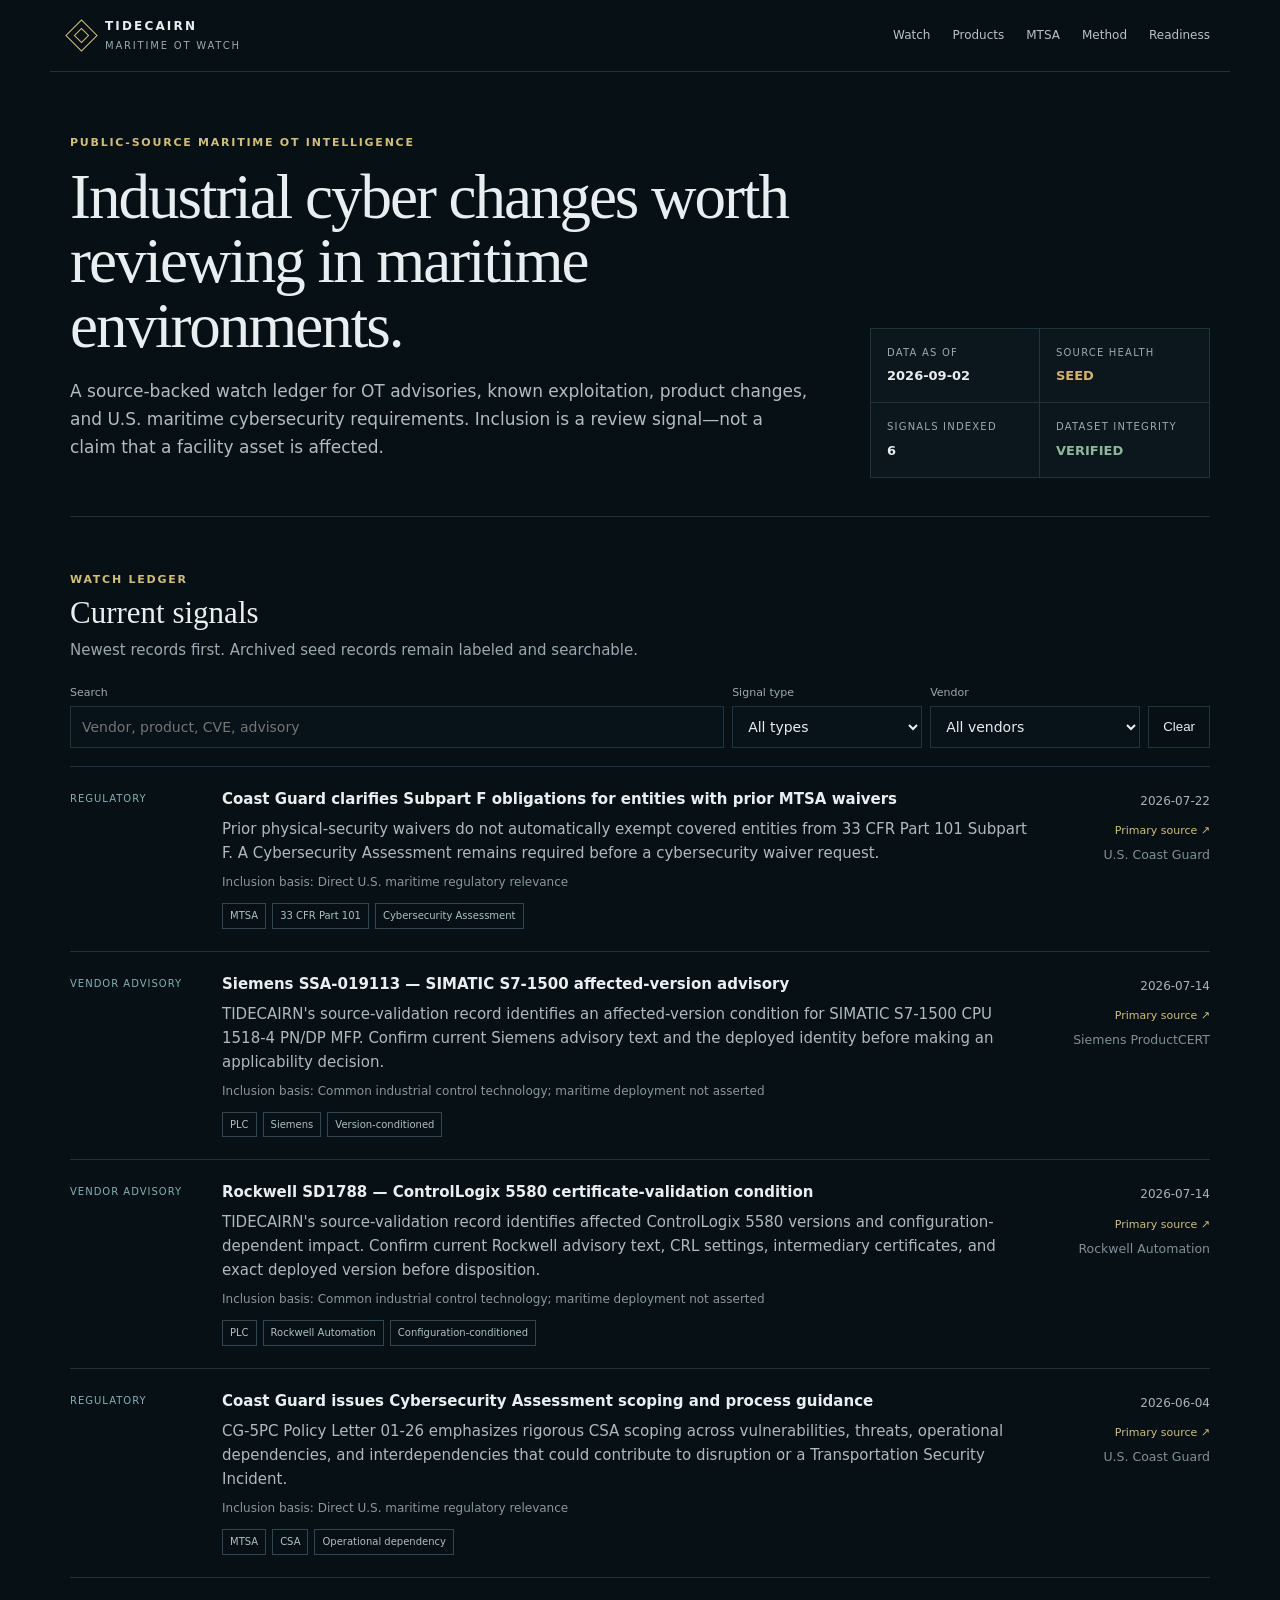
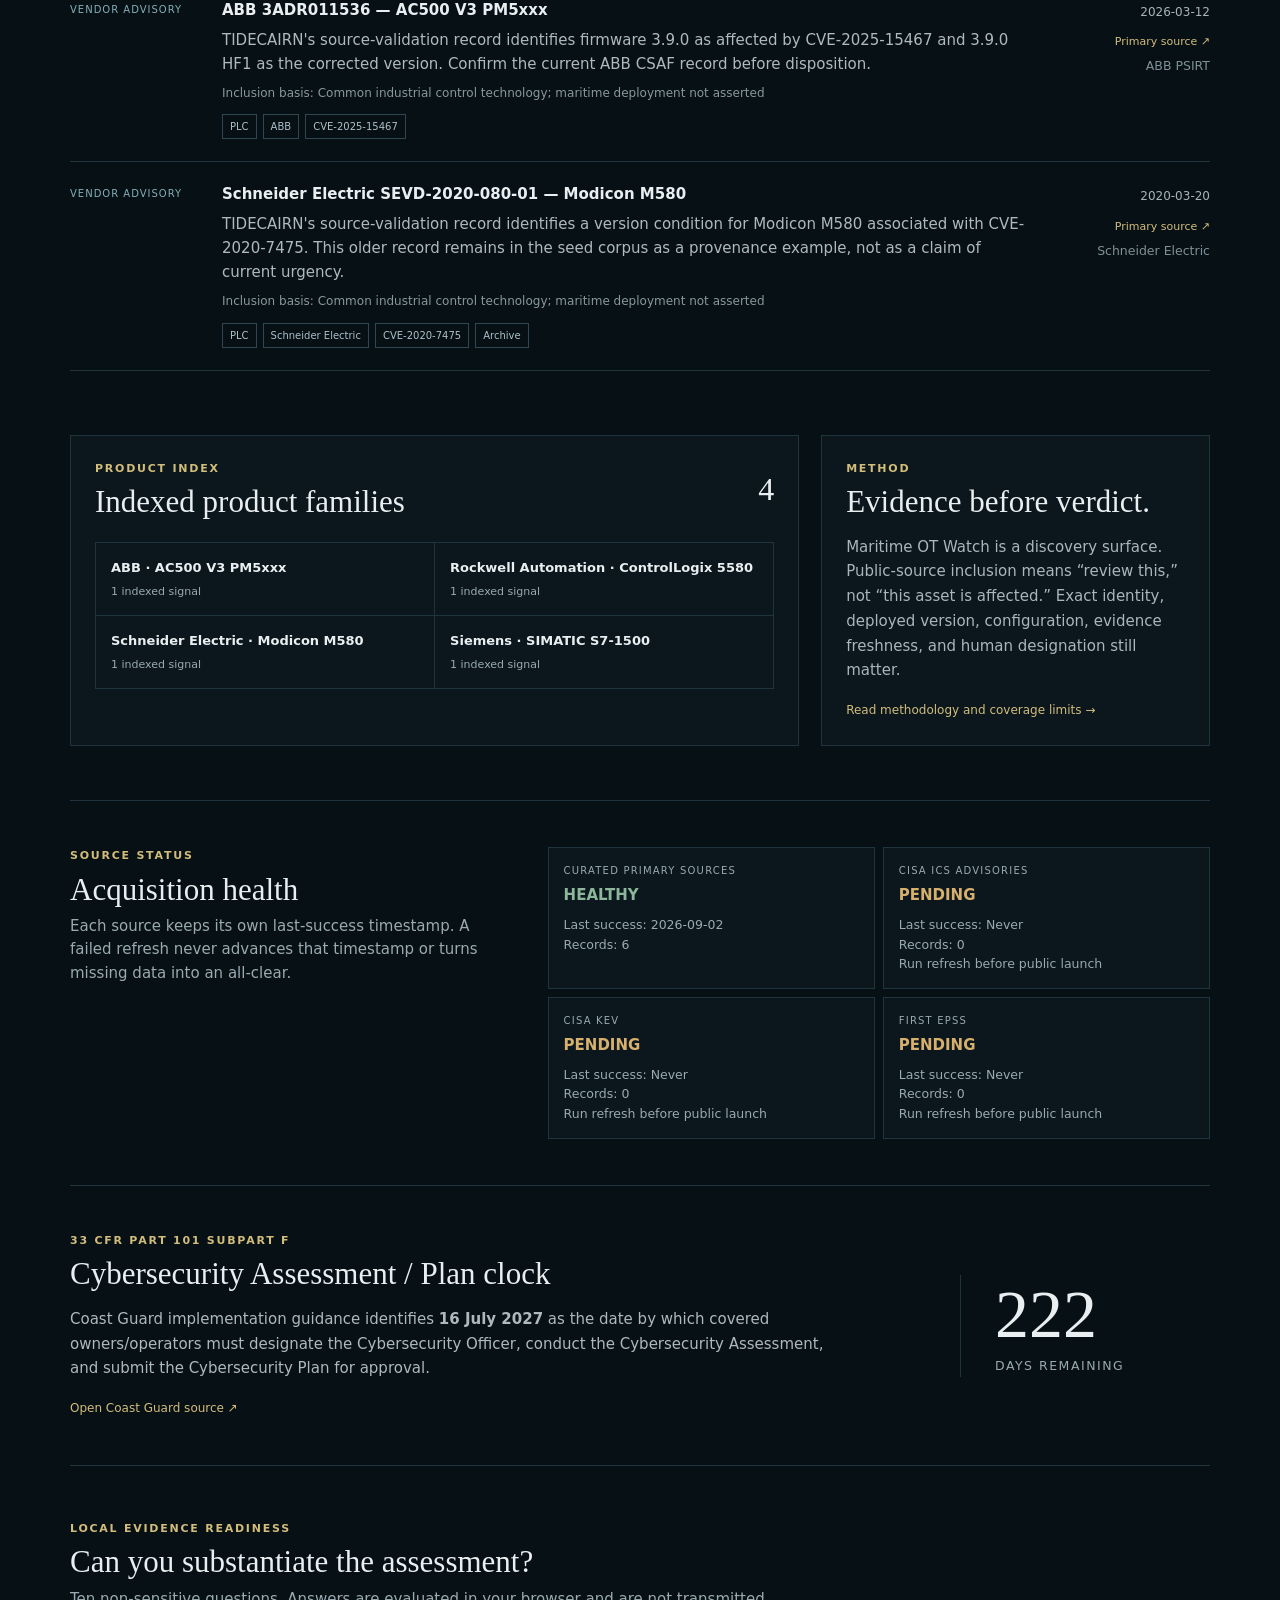
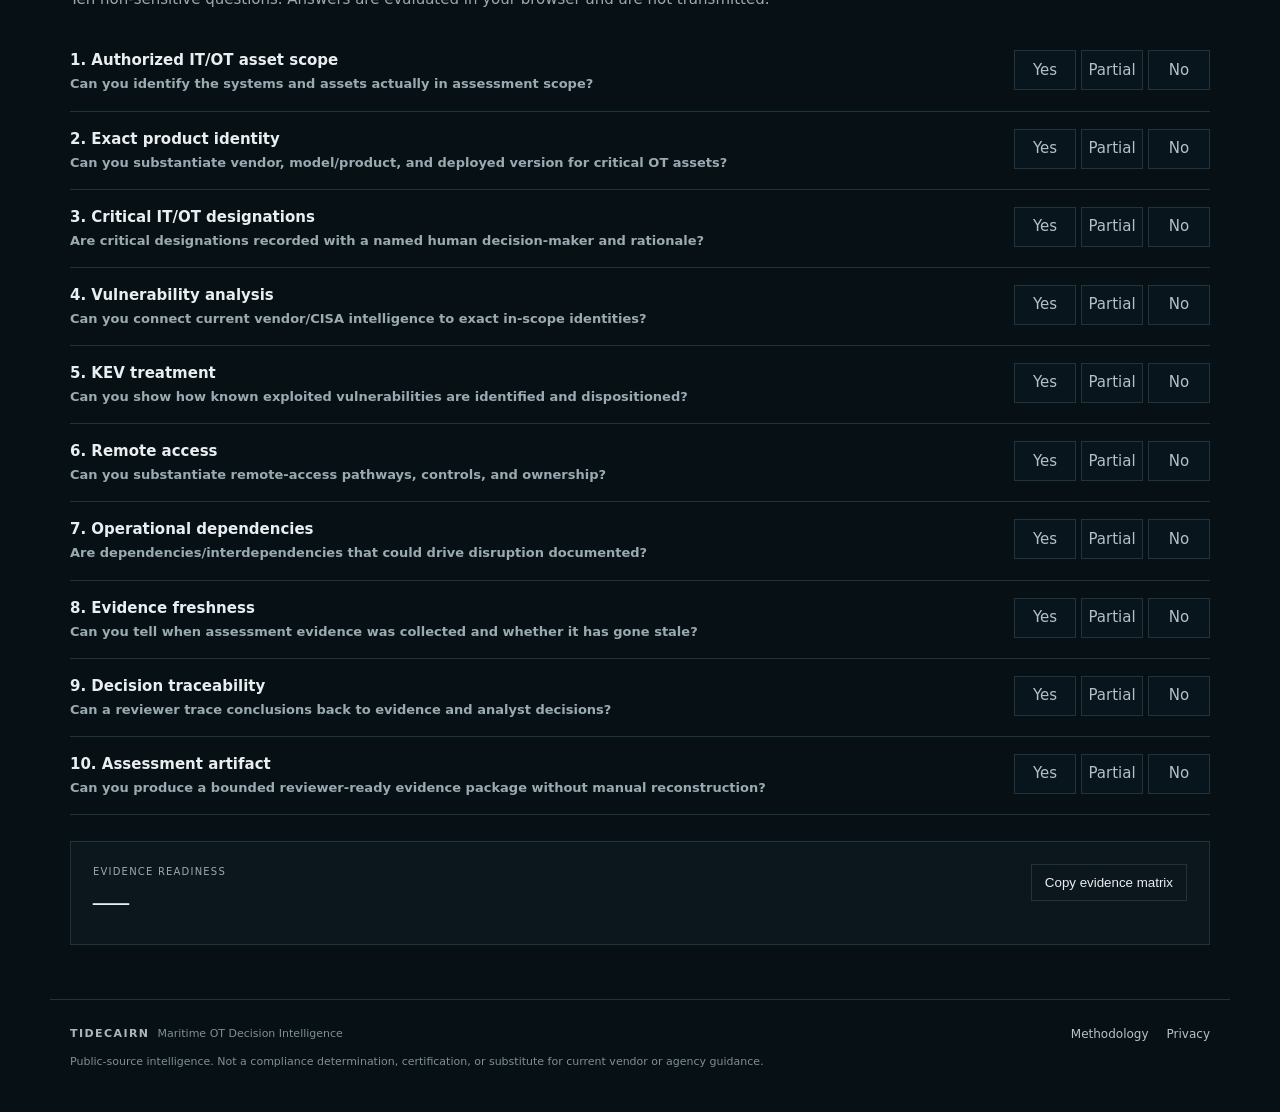
==== index.html @ f85b0e2b "Pre-publication RC1 source tree" ====
<!doctype html>
<html lang="en">
<head>
<meta charset="utf-8">
<meta name="viewport" content="width=device-width,initial-scale=1">
<meta name="color-scheme" content="dark">
<meta name="theme-color" content="#071015">
<meta name="referrer" content="no-referrer">
<meta http-equiv="Content-Security-Policy" content="default-src 'self'; script-src 'self'; style-src 'self'; connect-src 'self'; img-src 'self' data:; object-src 'none'; base-uri 'none'; form-action 'none'; upgrade-insecure-requests">
<title>Maritime OT Watch | TIDECAIRN</title>
<meta name="description" content="Source-backed maritime OT vulnerability, exploitation, and U.S. regulatory-change intelligence from Tidecairn Systems.">
<meta property="og:type" content="website"><meta property="og:title" content="Maritime OT Watch | TIDECAIRN"><meta property="og:description" content="Source-backed maritime OT vulnerability, exploitation, and regulatory-change intelligence.">
<link rel="icon" href="assets/favicon.svg" type="image/svg+xml">
<link rel="stylesheet" href="assets/watch.css">
</head>
<body>
<a class="skip" href="#main">Skip to intelligence</a>
<header class="mast">
  <a class="brand" href="./" aria-label="TIDECAIRN Maritime OT Watch home"><span class="mark" aria-hidden="true"></span><span><strong>TIDECAIRN</strong><small>MARITIME OT WATCH</small></span></a>
  <nav aria-label="Primary"><a href="#watch">Watch</a><a href="#products">Products</a><a href="#regulatory">MTSA</a><a href="#method">Method</a><a href="#readiness">Readiness</a></nav>
</header>
<main id="main">
<section class="hero" aria-labelledby="hero-title">
  <div class="hero-copy"><div class="eyebrow">PUBLIC-SOURCE MARITIME OT INTELLIGENCE</div><h1 id="hero-title">Industrial cyber changes worth reviewing in maritime environments.</h1><p class="dek">A source-backed watch ledger for OT advisories, known exploitation, product changes, and U.S. maritime cybersecurity requirements. Inclusion is a review signal—not a claim that a facility asset is affected.</p></div>
  <div class="status-board" aria-label="Watch status">
    <div><span>Data as of</span><strong id="dataAsOf">—</strong></div><div><span>Source health</span><strong id="sourceHealth">—</strong></div><div><span>Signals indexed</span><strong id="signalCount">—</strong></div><div><span>Dataset integrity</span><strong id="integrity">CHECKING</strong></div>
  </div>
</section>
<section class="watch" id="watch">
  <div class="section-head"><div><div class="eyebrow">WATCH LEDGER</div><h2>Current signals</h2><p>Newest records first. Archived seed records remain labeled and searchable.</p></div></div>
  <div class="filterbar" role="search"><label>Search <input id="search" type="search" autocomplete="off" placeholder="Vendor, product, CVE, advisory"></label><label>Signal type <select id="typeFilter"><option value="">All types</option></select></label><label>Vendor <select id="vendorFilter"><option value="">All vendors</option></select></label><button id="clearFilters" type="button">Clear</button></div>
  <div id="signalList" class="signal-list" aria-live="polite"></div><div id="emptySignals" class="empty" hidden>No signals match the current filters.</div>
</section>
<section class="split" id="products">
  <div class="panel"><div class="section-head compact"><div><div class="eyebrow">PRODUCT INDEX</div><h2>Indexed product families</h2></div><strong id="productCount" class="metric">—</strong></div><div id="productIndex" class="product-grid"></div></div>
  <aside class="panel method-card" id="method"><div class="eyebrow">METHOD</div><h2>Evidence before verdict.</h2><p>Maritime OT Watch is a discovery surface. Public-source inclusion means “review this,” not “this asset is affected.” Exact identity, deployed version, configuration, evidence freshness, and human designation still matter.</p><a href="methodology.html">Read methodology and coverage limits →</a></aside>
</section>
<section id="sourceStatus" class="source-status" aria-labelledby="source-title"><div><div class="eyebrow">SOURCE STATUS</div><h2 id="source-title">Acquisition health</h2><p>Each source keeps its own last-success timestamp. A failed refresh never advances that timestamp or turns missing data into an all-clear.</p></div><div id="sourceGrid" class="source-grid"></div></section>
<section id="regulatory" class="regulatory"><div><div class="eyebrow">33 CFR PART 101 SUBPART F</div><h2>Cybersecurity Assessment / Plan clock</h2><p>Coast Guard implementation guidance identifies <strong>16 July 2027</strong> as the date by which covered owners/operators must designate the Cybersecurity Officer, conduct the Cybersecurity Assessment, and submit the Cybersecurity Plan for approval.</p><a id="uscgSource" target="_blank" rel="noopener noreferrer">Open Coast Guard source ↗</a></div><div class="countdown"><span id="daysRemaining">—</span><small>days remaining</small></div></section>
<section id="readiness" class="readiness"><div class="section-head"><div><div class="eyebrow">LOCAL EVIDENCE READINESS</div><h2>Can you substantiate the assessment?</h2><p>Ten non-sensitive questions. Answers are evaluated in your browser and are not transmitted.</p></div></div><form id="readinessForm"></form><div class="readiness-result" id="readinessResult" hidden aria-live="polite"><div><span>Evidence readiness</span><strong id="readinessScore">—</strong></div><div id="readinessFindings"></div><button type="button" id="copyMatrix">Copy evidence matrix</button></div></section>

</main>
<footer><div><strong>TIDECAIRN</strong><span>Maritime OT Decision Intelligence</span></div><div class="footer-links"><a href="methodology.html">Methodology</a><a href="privacy.html">Privacy</a></div><p>Public-source intelligence. Not a compliance determination, certification, or substitute for current vendor or agency guidance.</p></footer>
<script src="assets/watch.js" defer></script>
</body></html>
---- assets/watch.css ----
:root{--bg:#071015;--panel:#0b161d;--panel2:#0d1a21;--line:#20343e;--text:#e9eef0;--muted:#9aaab1;--sand:#d2bd7b;--sea:#83b0b5;--good:#8db79a;--warn:#d7b06e;--bad:#d48672;--w:1180px;--serif:Georgia,"Times New Roman",serif;--sans:Inter,ui-sans-serif,system-ui,-apple-system,"Segoe UI",sans-serif}*{box-sizing:border-box}html{scroll-behavior:smooth}body{margin:0;background:var(--bg);color:var(--text);font:15px/1.55 var(--sans);text-rendering:optimizeLegibility}.skip{position:absolute;left:12px;top:-80px;background:var(--sand);color:#071015;padding:10px 14px;z-index:100}.skip:focus{top:12px}.mast{min-height:72px;border-bottom:1px solid var(--line);display:flex;align-items:center;justify-content:space-between;max-width:var(--w);margin:auto;padding:0 20px}.brand{display:flex;gap:12px;align-items:center;text-decoration:none;color:var(--text)}.mark{width:23px;height:23px;border:1px solid var(--sand);transform:rotate(45deg);position:relative;flex:0 0 auto}.mark:after{content:"";position:absolute;inset:5px;border:1px solid var(--sand)}.brand strong{display:block;letter-spacing:.18em;font-size:12px}.brand small{display:block;color:var(--muted);font-size:10px;letter-spacing:.18em;margin-top:2px}.mast nav{display:flex;gap:22px}.mast nav a,.footer-links a{color:#b7c3c8;text-decoration:none;font-size:12px}.mast nav a:hover,.mast nav a:focus,.footer-links a:hover,.footer-links a:focus{color:#fff}a:focus-visible,button:focus-visible,input:focus-visible,select:focus-visible{outline:2px solid var(--sand);outline-offset:3px}main,footer{max-width:var(--w);margin:auto;padding-left:20px;padding-right:20px}.hero{padding:62px 0 38px;border-bottom:1px solid var(--line);display:grid;grid-template-columns:minmax(0,1fr) 340px;gap:56px;align-items:end}.eyebrow{color:var(--sand);font-size:11px;font-weight:700;letter-spacing:.16em}.hero h1{font:400 clamp(39px,5vw,63px)/1.02 var(--serif);max-width:790px;margin:14px 0 19px;letter-spacing:-.032em}.dek{font-size:17px;line-height:1.65;max-width:760px;color:#b1bdc2}.status-board{border:1px solid var(--line);background:var(--panel);display:grid;grid-template-columns:1fr 1fr}.status-board div{padding:16px;border-right:1px solid var(--line);border-bottom:1px solid var(--line)}.status-board div:nth-child(2n){border-right:0}.status-board div:nth-last-child(-n+2){border-bottom:0}.status-board span,.offer span,.readiness-result span,.source-card span{display:block;color:var(--muted);text-transform:uppercase;letter-spacing:.12em;font-size:10px}.status-board strong{display:block;margin-top:6px;font-size:13px}.status-good{color:var(--good)}.status-warn{color:var(--warn)}.status-bad{color:var(--bad)}.watch,.readiness{padding:54px 0}.section-head{display:flex;justify-content:space-between;align-items:end;gap:30px;margin-bottom:22px}.section-head.compact{align-items:center}.section-head h2,.regulatory h2,.commercial h2,.method-card h2,.source-status h2{font:400 31px/1.15 var(--serif);margin:7px 0 0}.section-head p,.source-status p{color:var(--muted);margin:8px 0 0;max-width:720px}.metric{font:400 32px var(--serif)}.filterbar{display:grid;grid-template-columns:minmax(260px,1fr) 190px 210px auto;gap:8px;margin-bottom:18px}.filterbar label{font-size:11px;color:var(--muted)}.filterbar input,.filterbar select{display:block;width:100%;margin-top:5px;background:#081219;border:1px solid var(--line);color:var(--text);min-height:42px;padding:9px 11px;font:14px var(--sans)}.filterbar button{align-self:end;min-height:42px;background:transparent;border:1px solid var(--line);color:var(--text);padding:9px 14px;cursor:pointer}.signal-list{border-top:1px solid var(--line)}.signal{display:grid;grid-template-columns:130px minmax(0,1fr) 150px;gap:22px;padding:22px 0;border-bottom:1px solid var(--line)}.sig-type{font-size:10px;text-transform:uppercase;letter-spacing:.1em;color:var(--sea);padding-top:2px}.sig-main h3{font-size:15px;line-height:1.4;margin:0 0 7px}.sig-main p{color:#aebac0;line-height:1.6;margin:0}.sig-relevance{font-size:12px!important;color:#87989f!important;margin-top:8px!important}.badges{display:flex;flex-wrap:wrap;gap:6px;margin-top:11px}.badge{border:1px solid #304753;padding:4px 7px;color:#abc0c8;font-size:10px}.badge.hot{border-color:#785040;color:#dfa084}.badge.kev{border-color:#766332;color:#e4c96e}.sig-side{text-align:right}.sig-side time{font-size:12px;color:#a6b4ba}.sig-side a{display:block;margin-top:10px;color:var(--sand);text-decoration:none;font-size:11px}.sig-side small{display:block;color:#7f9198;margin-top:6px}.split{display:grid;grid-template-columns:1.5fr .8fr;gap:22px;padding:10px 0 54px}.panel{border:1px solid var(--line);background:var(--panel);padding:24px}.product-grid{display:grid;grid-template-columns:repeat(2,1fr);gap:1px;background:var(--line);border:1px solid var(--line)}.product{background:var(--panel);padding:15px}.product strong{display:block;font-size:13px}.product span{display:block;color:var(--muted);font-size:11px;margin-top:5px}.method-card p{color:#a9b6bb;line-height:1.65}.method-card a,.regulatory a{color:var(--sand);text-decoration:none;font-size:12px}.source-status{border-top:1px solid var(--line);padding:46px 0;display:grid;grid-template-columns:1fr 1.5fr;gap:36px;align-items:start}.source-grid{display:grid;grid-template-columns:1fr 1fr;gap:8px}.source-card{border:1px solid var(--line);background:var(--panel);padding:15px}.source-card strong{display:block;margin:5px 0 8px}.source-card small{color:var(--muted);display:block}.regulatory{border-top:1px solid var(--line);border-bottom:1px solid var(--line);padding:46px 0;display:grid;grid-template-columns:1fr 250px;gap:30px;align-items:center}.regulatory p{max-width:760px;color:#adb9be;line-height:1.65}.countdown{border-left:1px solid var(--line);padding-left:34px}.countdown span{font:400 68px var(--serif);display:block}.countdown small{color:var(--muted);text-transform:uppercase;letter-spacing:.12em}.question{border:0;border-bottom:1px solid var(--line);padding:17px 0;margin:0;display:grid;grid-template-columns:1fr auto;gap:20px}.question legend{float:left;padding:0;font-weight:650;line-height:1.4}.question .prompt{display:block;clear:left;color:var(--muted);font-size:13px;margin-top:4px}.choices{display:flex;gap:5px}.choice-label{position:relative}.choice-label input{position:absolute;opacity:0;pointer-events:none}.choice-label span{display:flex;align-items:center;justify-content:center;min-width:62px;min-height:40px;background:#09151c;border:1px solid var(--line);color:#b5c1c6;cursor:pointer}.choice-label input:checked+span{border-color:var(--sand);color:var(--sand);background:#111912}.choice-label input:focus-visible+span{outline:2px solid var(--sand);outline-offset:2px}.readiness-result{margin-top:26px;padding:22px;border:1px solid var(--line);background:var(--panel);display:grid;grid-template-columns:180px 1fr auto;gap:20px;align-items:start}.readiness-result strong{font:400 36px var(--serif)}.readiness-result p{margin:0 0 8px;color:#aab7bc}.readiness-result button{background:transparent;border:1px solid var(--line);color:var(--text);padding:10px 13px;cursor:pointer}.commercial{margin:22px 0 64px;padding:34px;border:1px solid #45412d;background:linear-gradient(115deg,#0f1a1f,#111814);display:grid;grid-template-columns:1fr 320px;gap:40px}.commercial p{color:#adb9be;line-height:1.65}.offer{border-left:1px solid #4a442e;padding-left:28px}.offer strong{display:block;font:400 24px var(--serif);margin:9px 0}.offer small{display:block;color:#a5a494;line-height:1.5}.offer a{display:inline-block;margin-top:18px;background:var(--sand);color:#071015;padding:11px 14px;text-decoration:none;font-size:11px;font-weight:700;letter-spacing:.05em;text-transform:uppercase}.offer a[aria-disabled="true"]{background:#394044;color:#aeb8bc;cursor:not-allowed}footer{border-top:1px solid var(--line);padding-top:25px;padding-bottom:42px;color:#7f8f96;font-size:11px;display:grid;grid-template-columns:1fr auto;gap:10px 30px}footer strong{letter-spacing:.13em;color:#aab8be}footer span{margin-left:8px}.footer-links{display:flex;gap:18px}footer p{grid-column:1/-1;margin:0}.empty{padding:32px;color:var(--muted);text-align:center}.fatal{border:1px solid #693e35;padding:18px;color:#e0a18e;background:#1b1110}@media(max-width:900px){.hero{grid-template-columns:1fr}.status-board{max-width:520px}.filterbar{grid-template-columns:1fr 1fr}.filterbar label:first-child{grid-column:1/-1}.filterbar button{align-self:end}.signal{grid-template-columns:110px 1fr}.sig-side{grid-column:2;text-align:left}.split,.source-status,.regulatory,.commercial{grid-template-columns:1fr}.countdown,.offer{border-left:0;border-top:1px solid var(--line);padding:20px 0 0}.source-grid{grid-template-columns:1fr 1fr}}@media(max-width:620px){.mast{align-items:flex-start;flex-direction:column;padding-top:14px;padding-bottom:12px;gap:11px}.mast nav{width:100%;overflow:auto;gap:18px;padding-bottom:2px}.mast nav a{white-space:nowrap}.hero{padding-top:45px;gap:30px}.hero h1{font-size:42px}.status-board{grid-template-columns:1fr 1fr}.filterbar{grid-template-columns:1fr}.filterbar label:first-child{grid-column:auto}.signal{grid-template-columns:1fr}.sig-side{grid-column:auto}.product-grid,.source-grid{grid-template-columns:1fr}.question{grid-template-columns:1fr}.choices{width:100%}.choice-label{flex:1}.choice-label span{min-width:0}.readiness-result{grid-template-columns:1fr}.commercial{padding:25px}footer{grid-template-columns:1fr}.footer-links{grid-column:1}.footer-links+ p{grid-column:1}}
@media(prefers-reduced-motion:reduce){html{scroll-behavior:auto}}
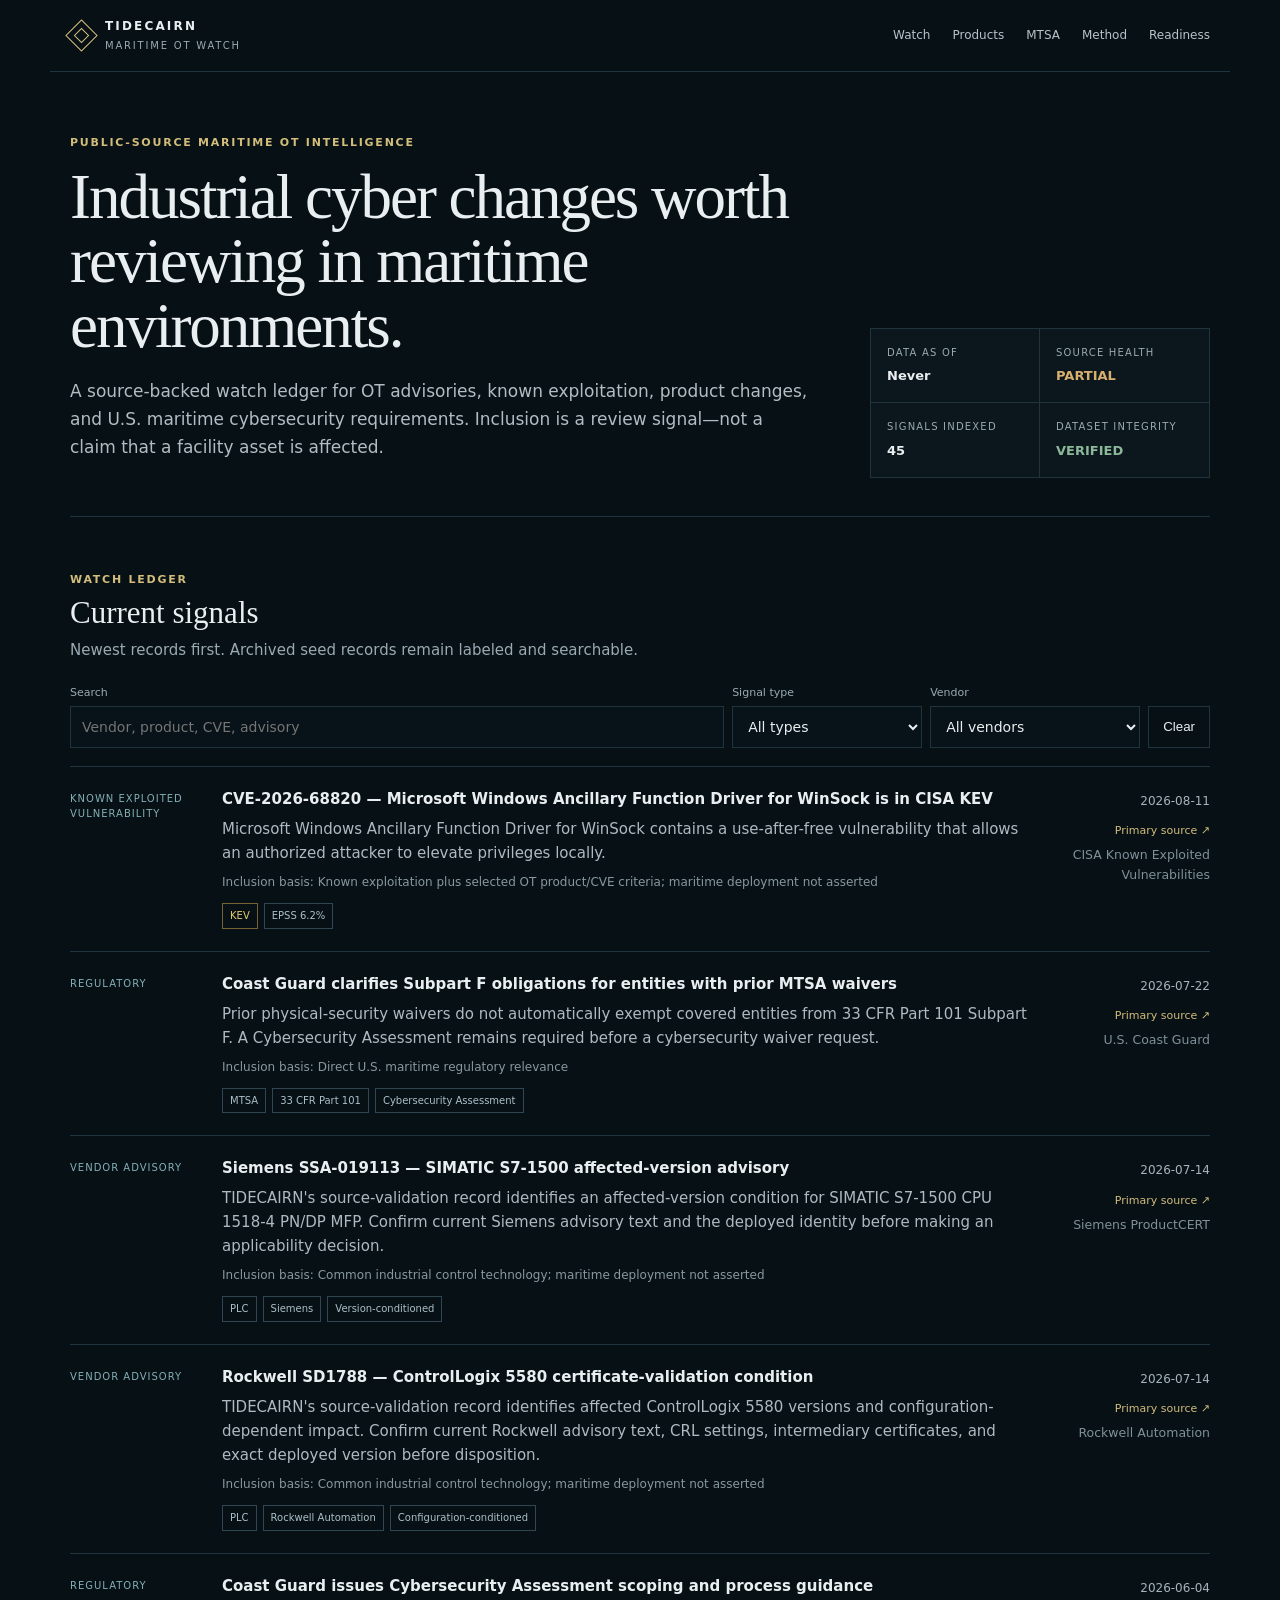
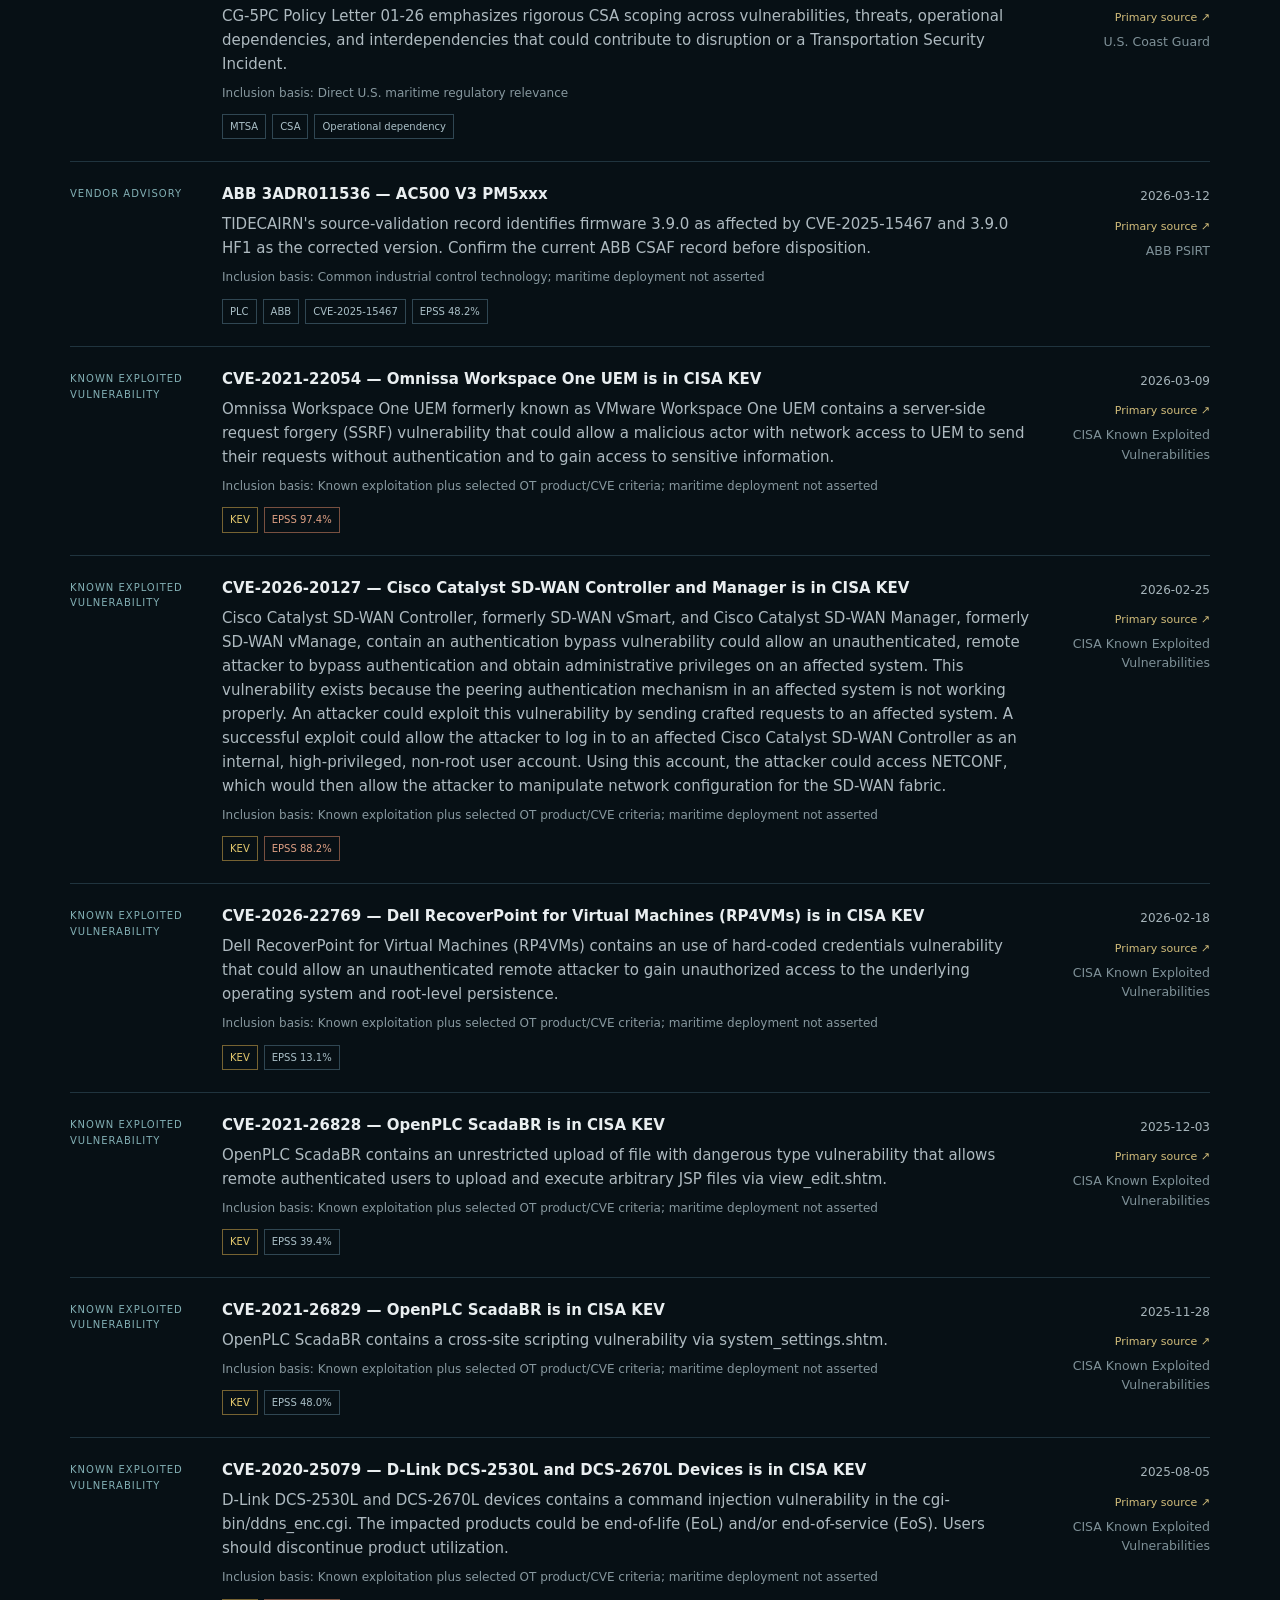
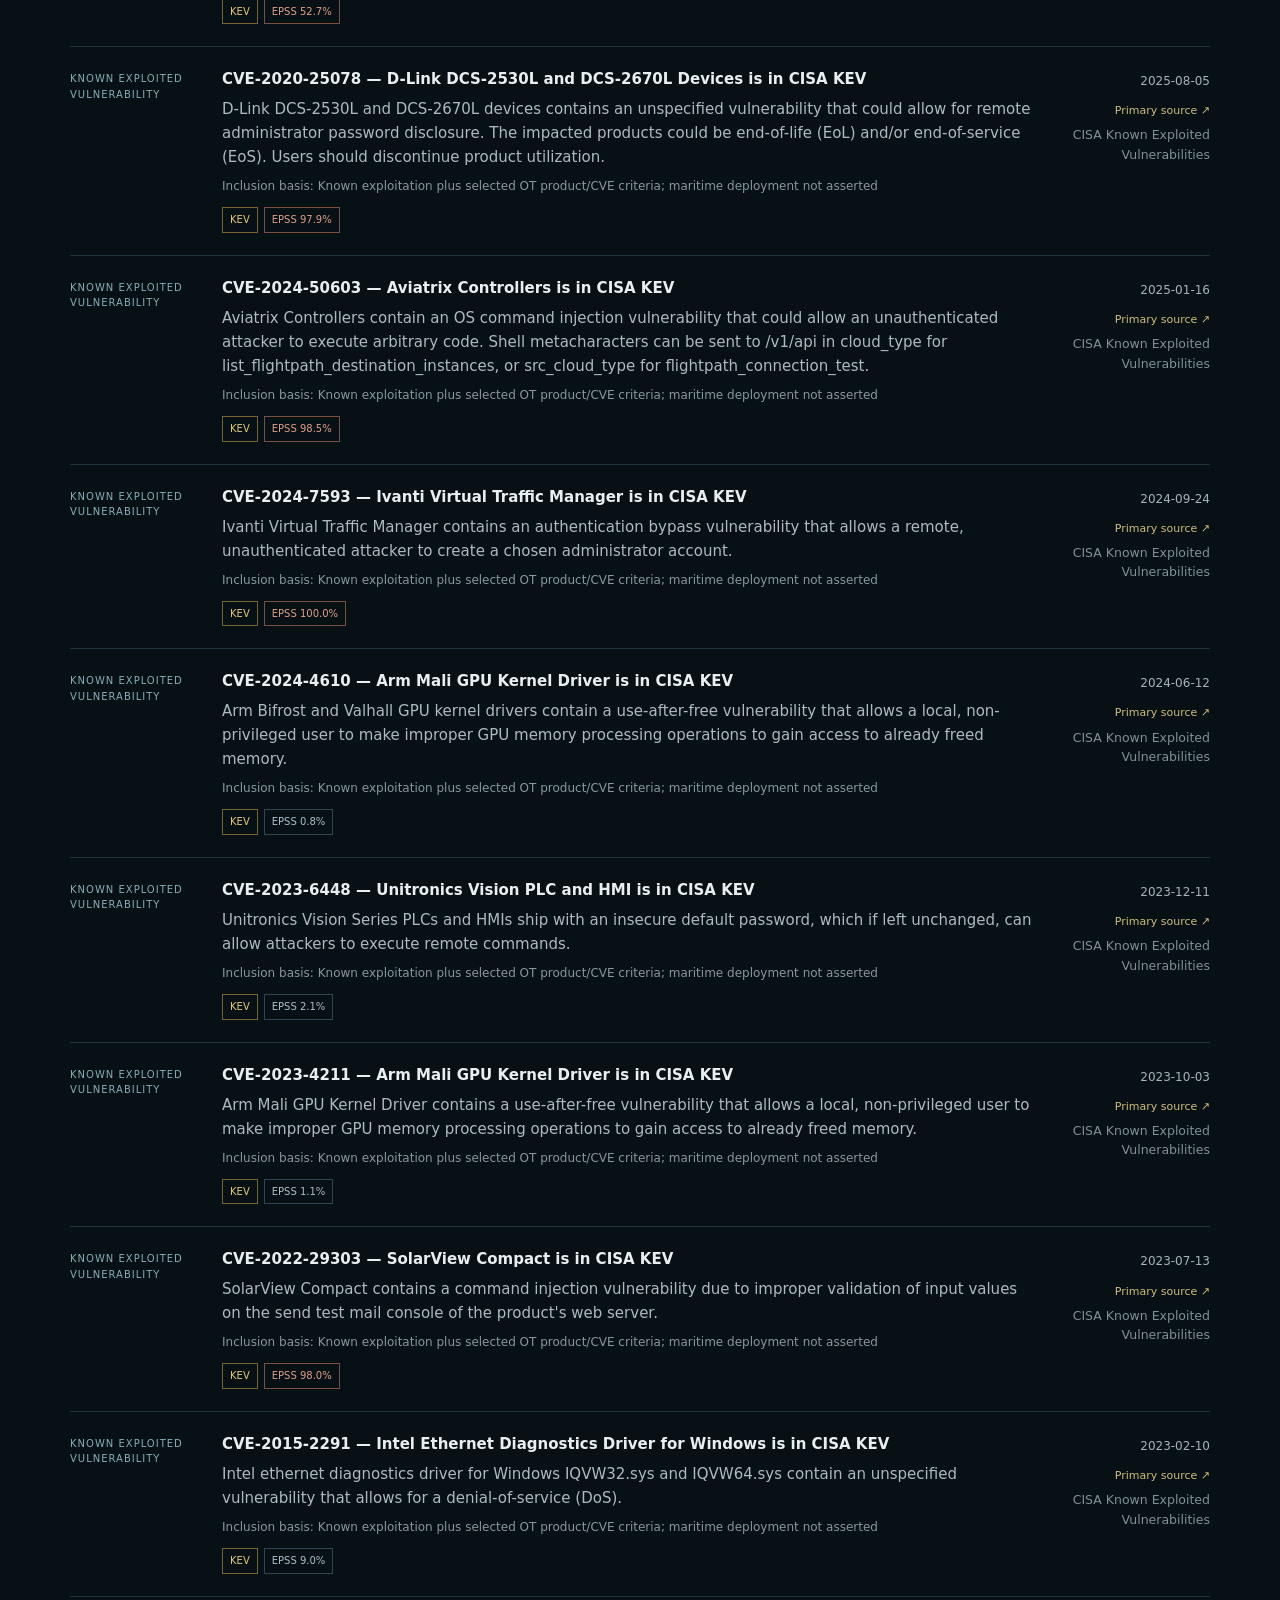
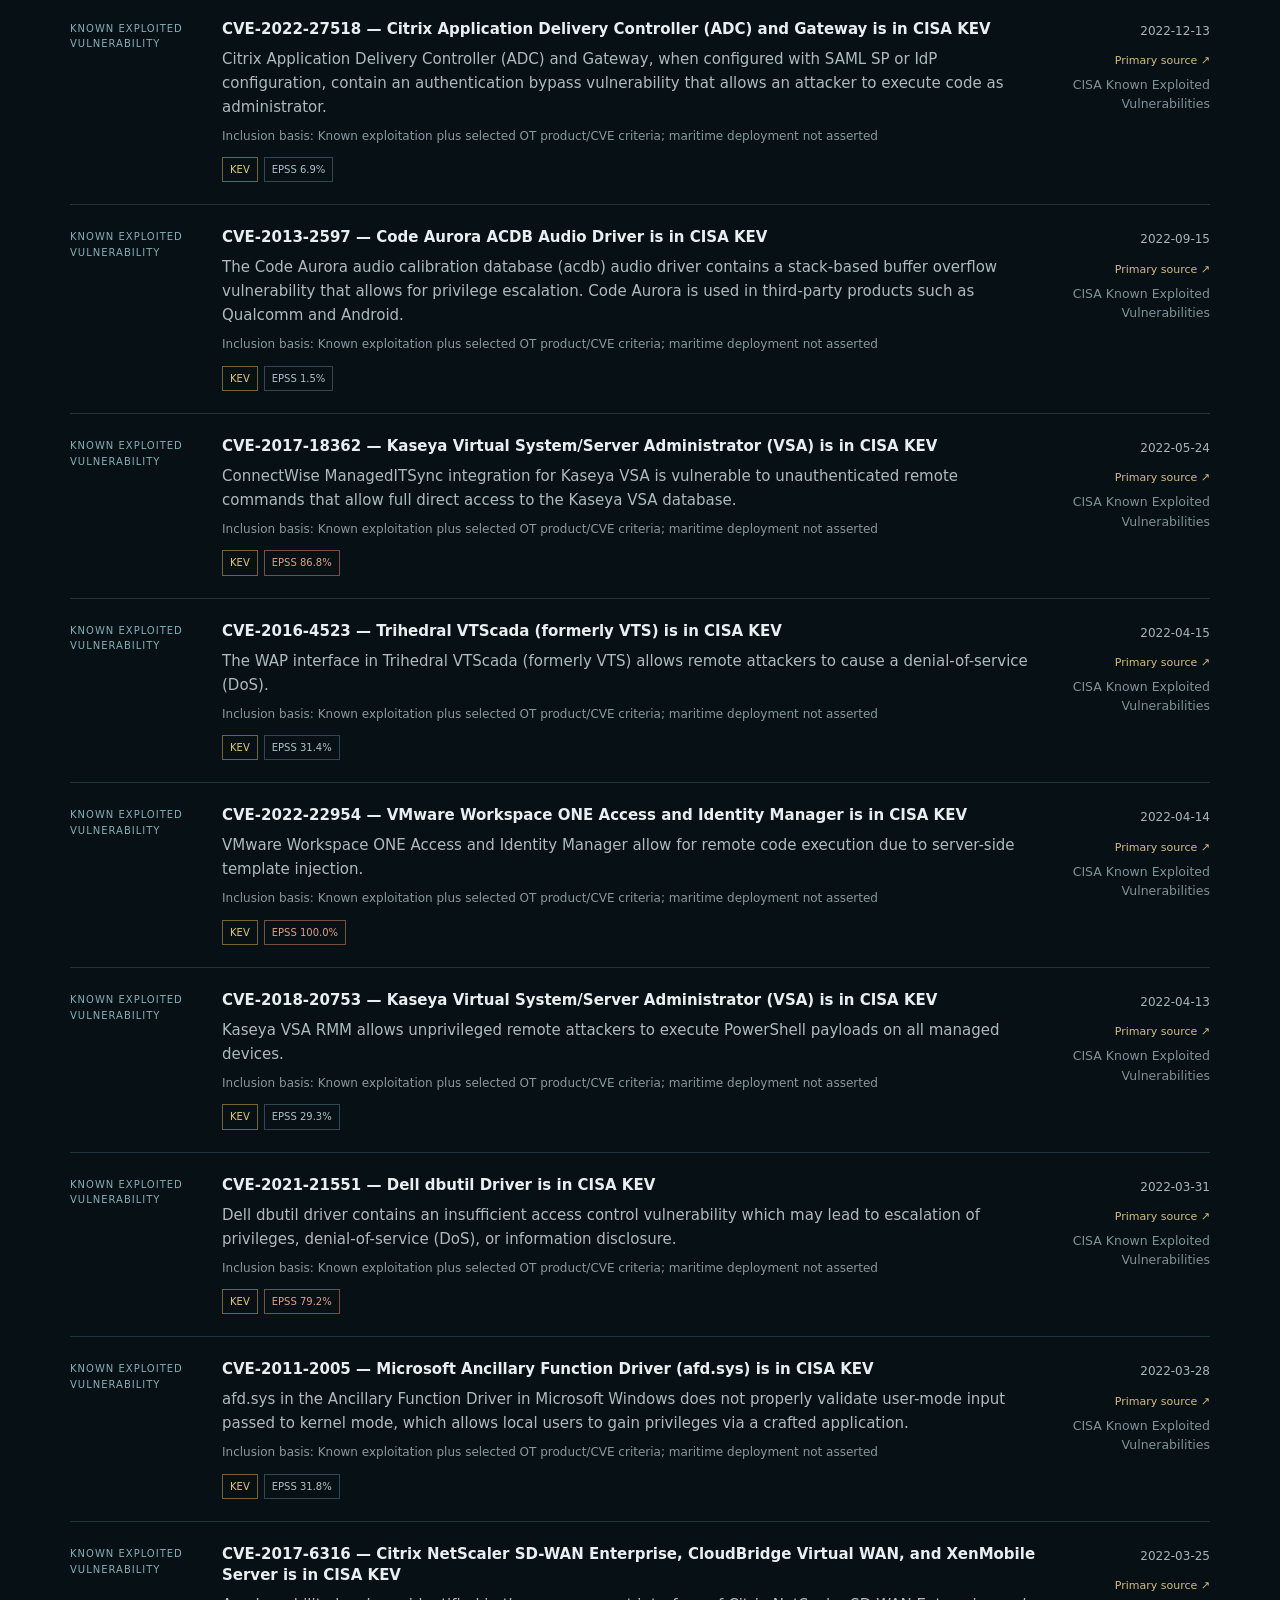
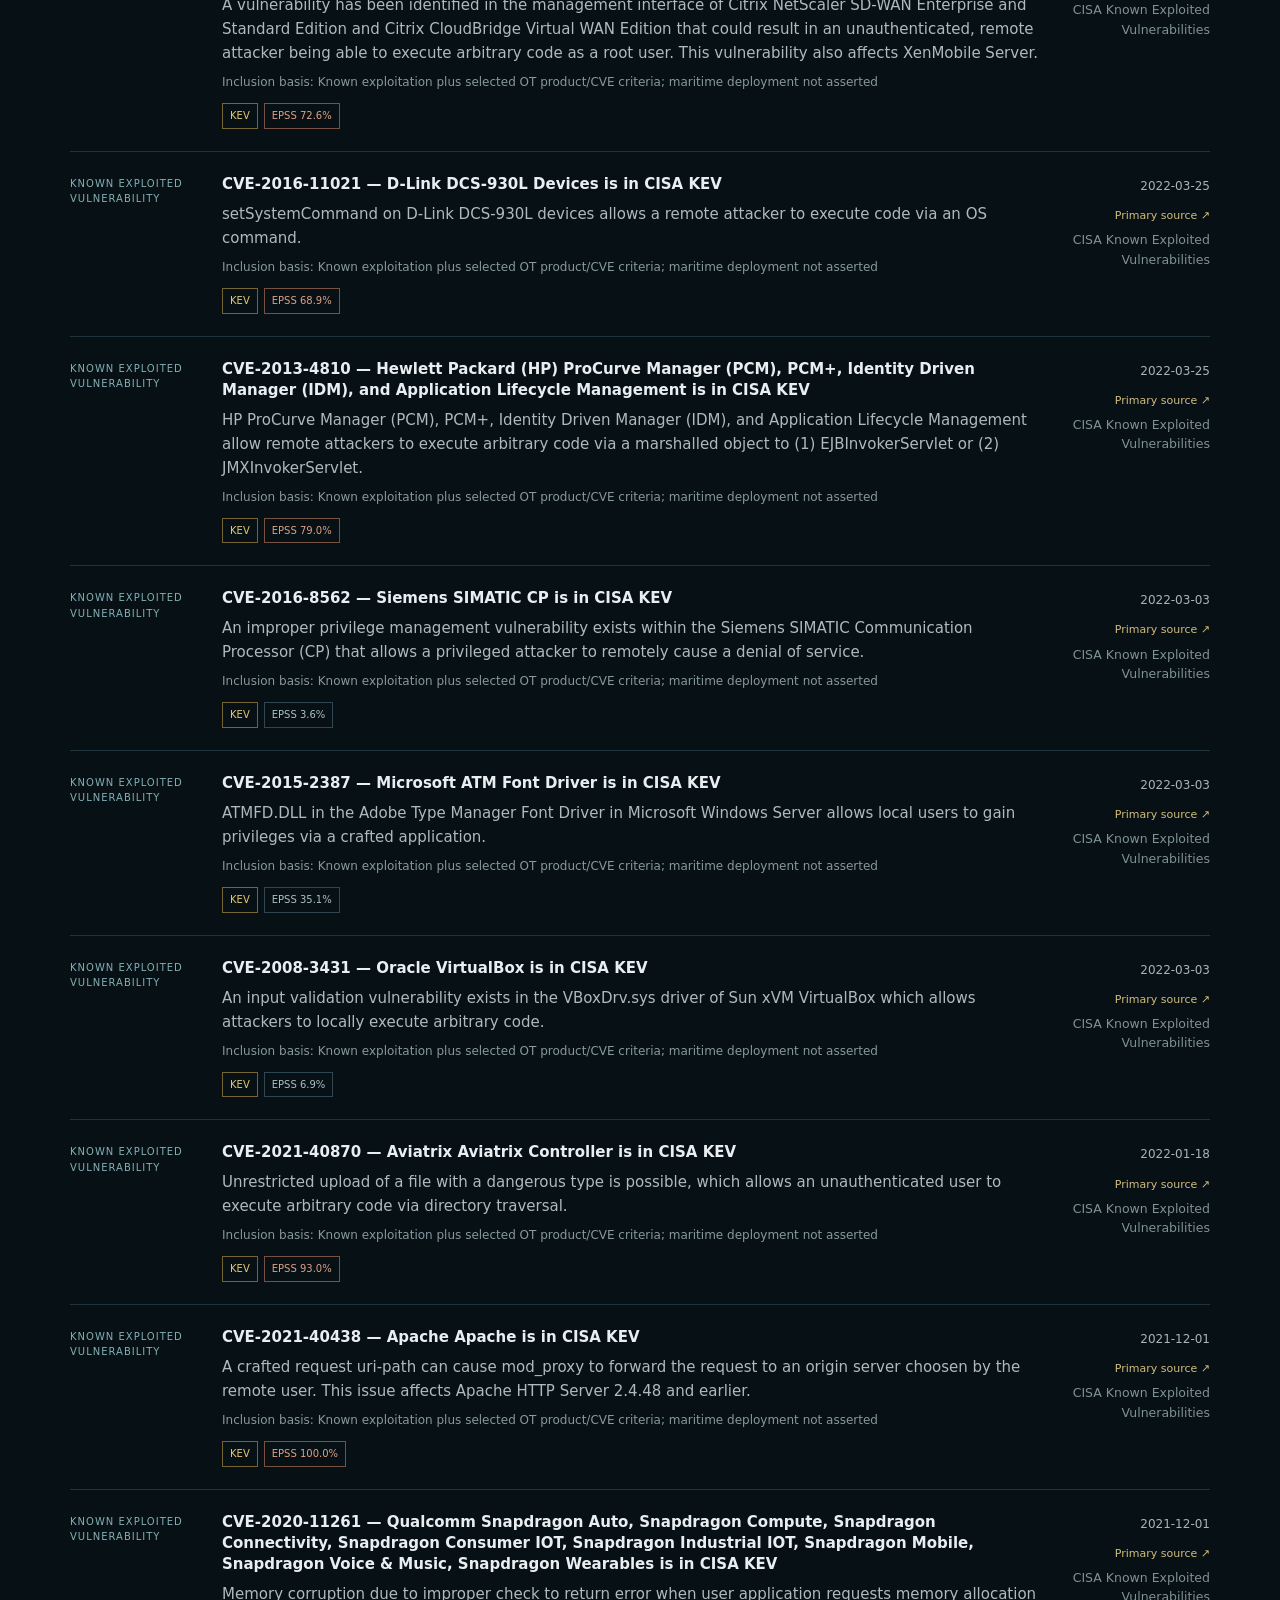
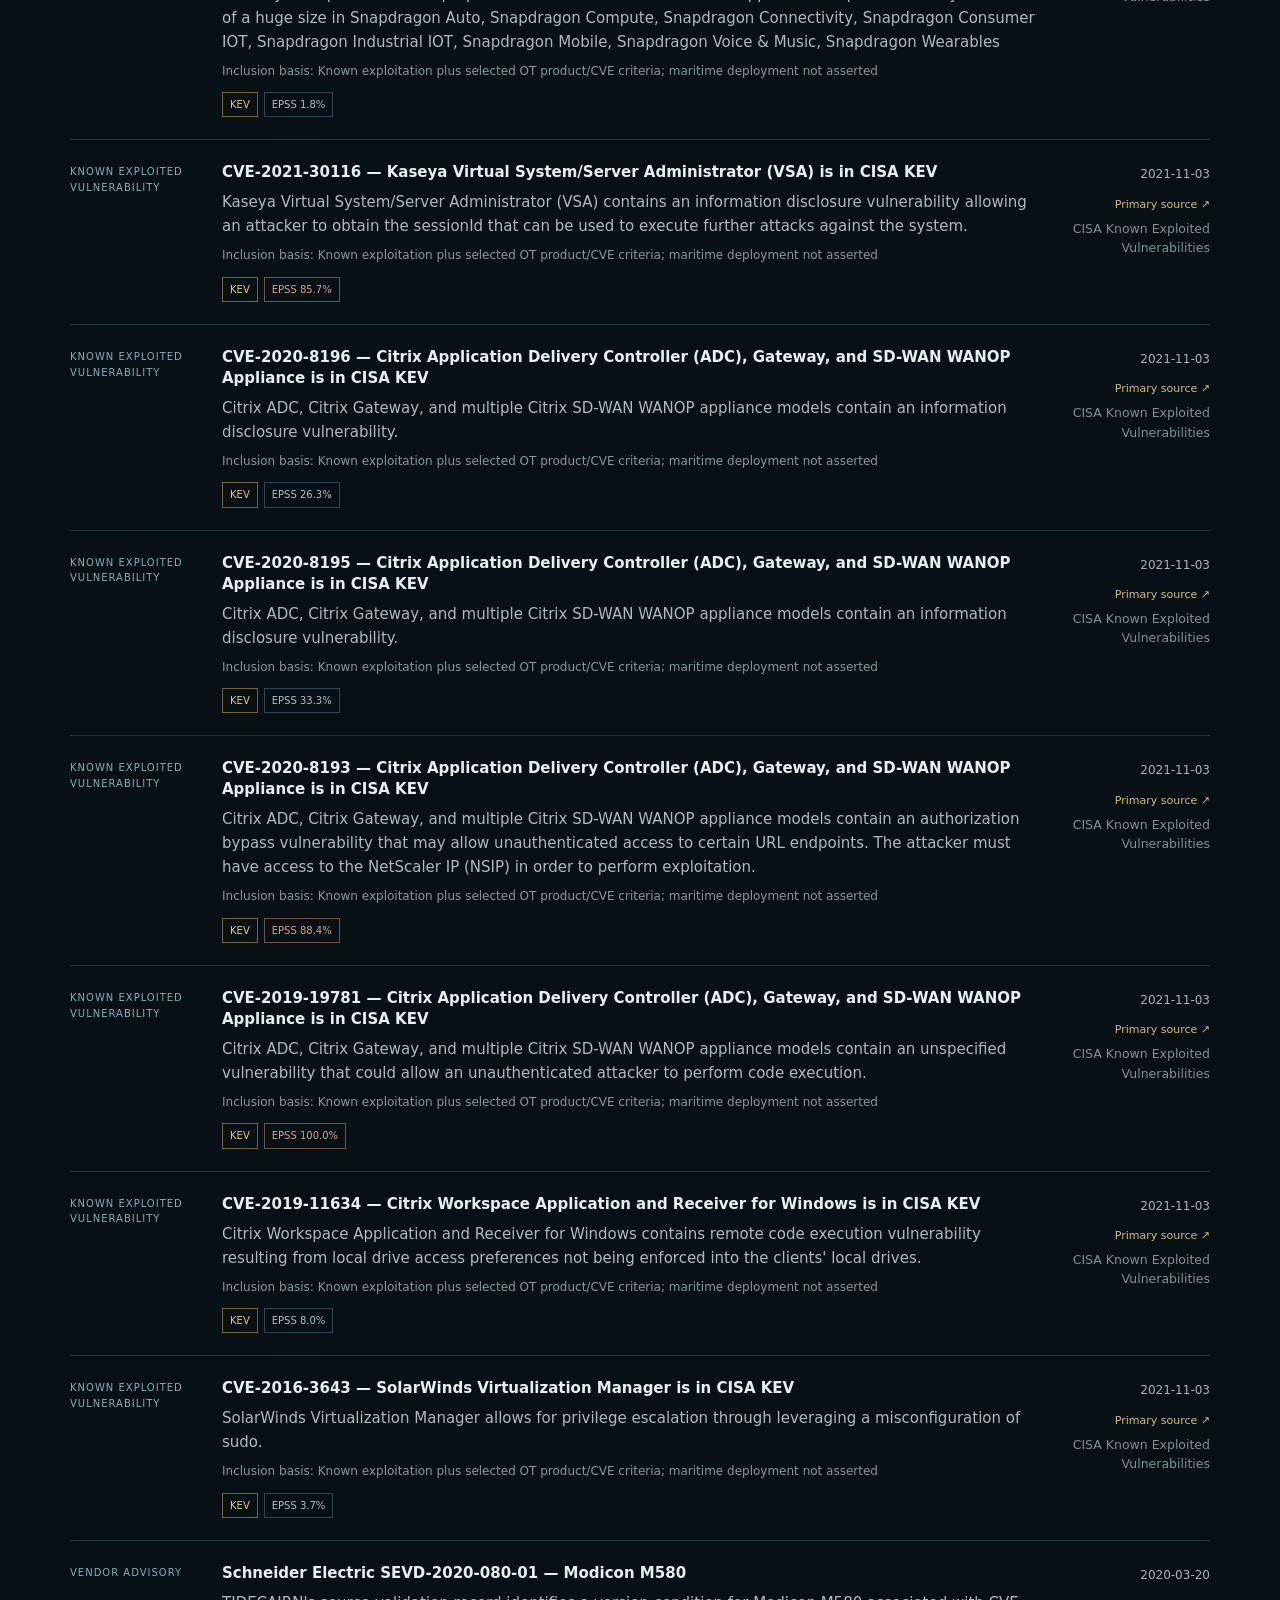
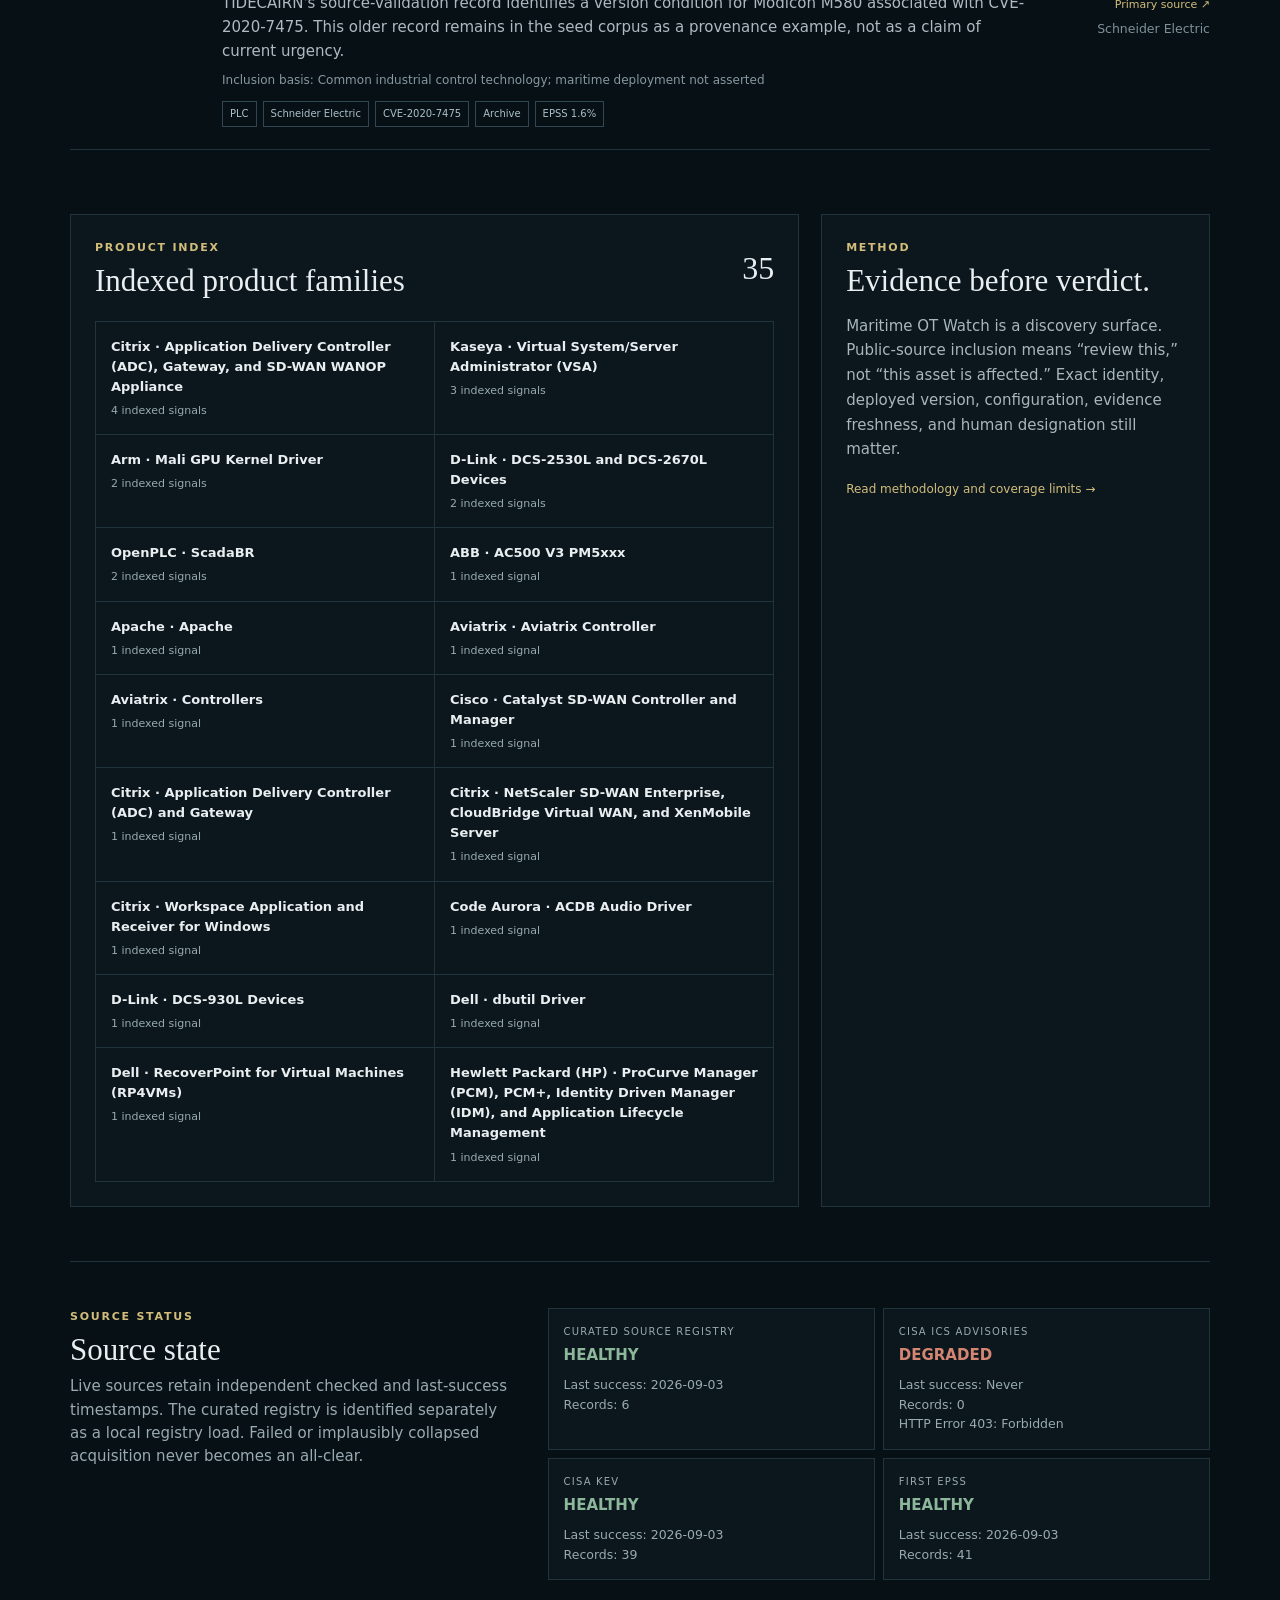
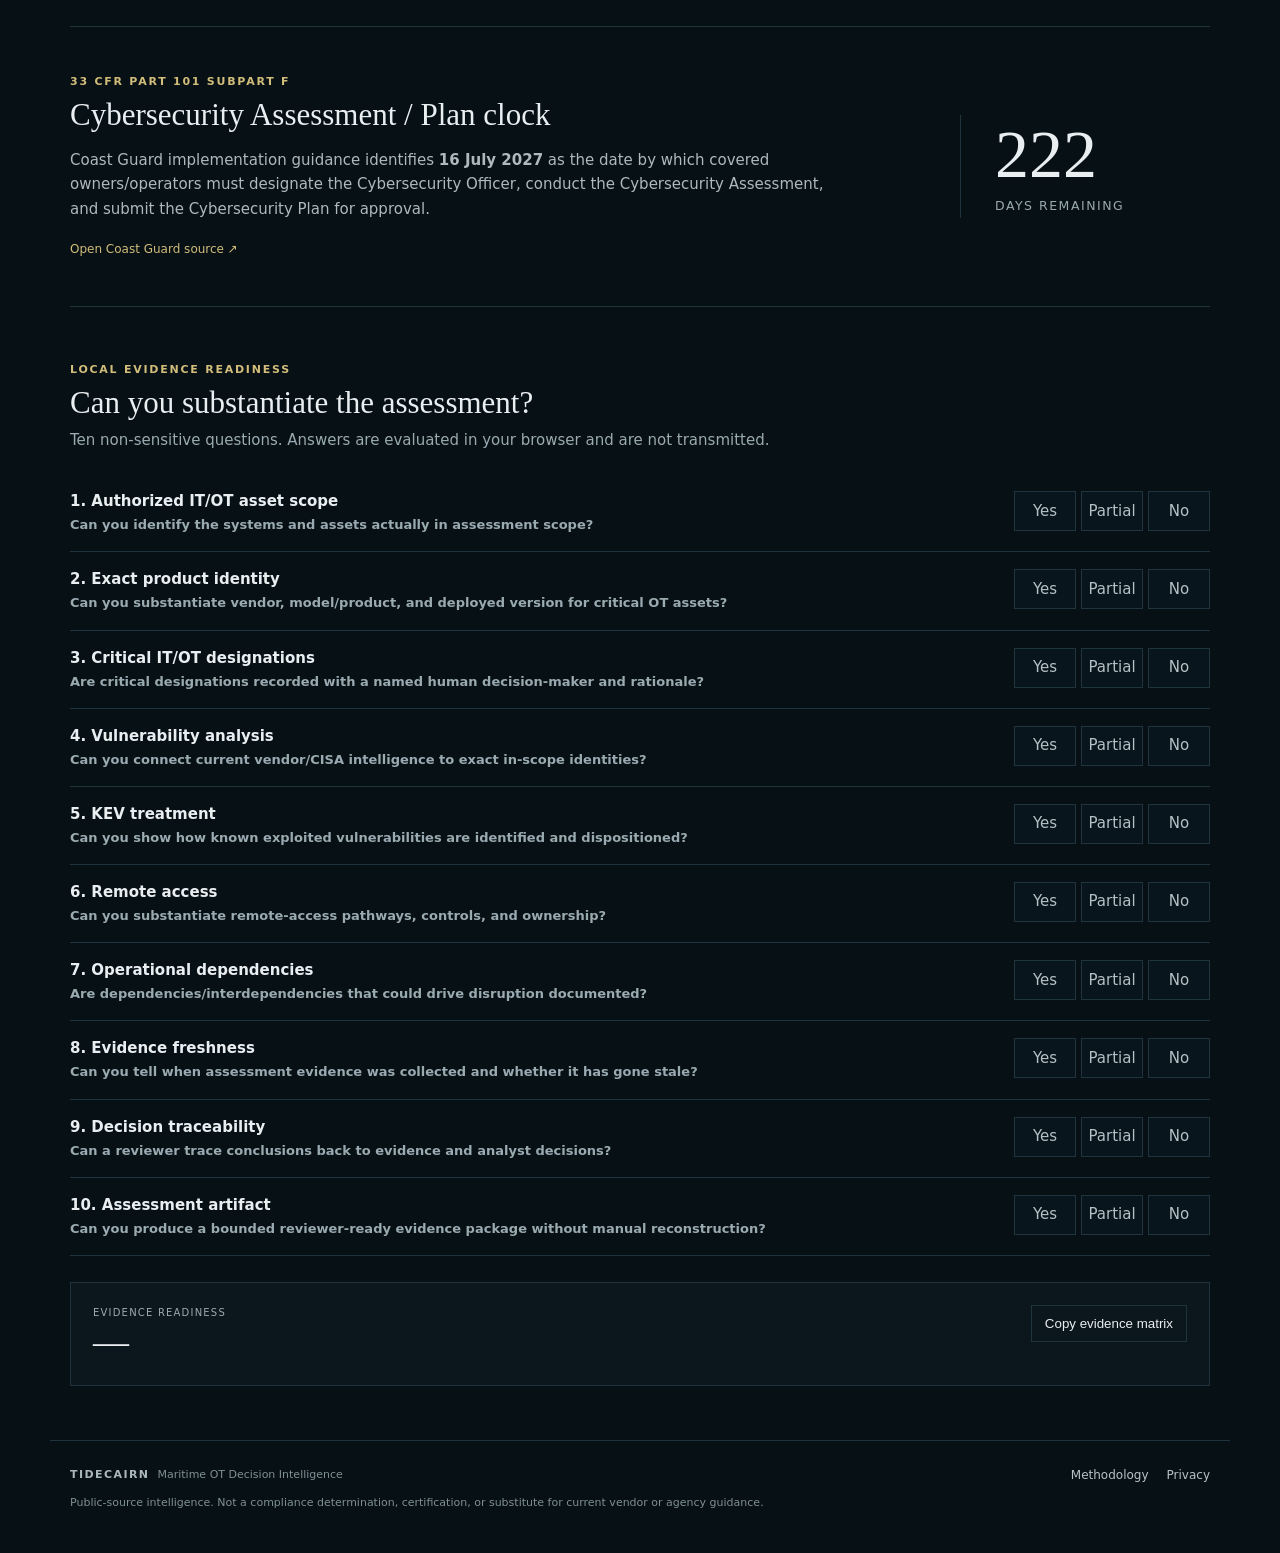
==== commit ca0f3faa: "watch: harden Windows portability for RC2.1" ====
--- a/index.html
+++ b/index.html
@@ -35,7 +35,7 @@
   <div class="panel"><div class="section-head compact"><div><div class="eyebrow">PRODUCT INDEX</div><h2>Indexed product families</h2></div><strong id="productCount" class="metric">—</strong></div><div id="productIndex" class="product-grid"></div></div>
   <aside class="panel method-card" id="method"><div class="eyebrow">METHOD</div><h2>Evidence before verdict.</h2><p>Maritime OT Watch is a discovery surface. Public-source inclusion means “review this,” not “this asset is affected.” Exact identity, deployed version, configuration, evidence freshness, and human designation still matter.</p><a href="methodology.html">Read methodology and coverage limits →</a></aside>
 </section>
-<section id="sourceStatus" class="source-status" aria-labelledby="source-title"><div><div class="eyebrow">SOURCE STATUS</div><h2 id="source-title">Acquisition health</h2><p>Each source keeps its own last-success timestamp. A failed refresh never advances that timestamp or turns missing data into an all-clear.</p></div><div id="sourceGrid" class="source-grid"></div></section>
+<section id="sourceStatus" class="source-status" aria-labelledby="source-title"><div><div class="eyebrow">SOURCE STATUS</div><h2 id="source-title">Source state</h2><p>Live sources retain independent checked and last-success timestamps. The curated registry is identified separately as a local registry load. Failed or implausibly collapsed acquisition never becomes an all-clear.</p></div><div id="sourceGrid" class="source-grid"></div></section>
 <section id="regulatory" class="regulatory"><div><div class="eyebrow">33 CFR PART 101 SUBPART F</div><h2>Cybersecurity Assessment / Plan clock</h2><p>Coast Guard implementation guidance identifies <strong>16 July 2027</strong> as the date by which covered owners/operators must designate the Cybersecurity Officer, conduct the Cybersecurity Assessment, and submit the Cybersecurity Plan for approval.</p><a id="uscgSource" target="_blank" rel="noopener noreferrer">Open Coast Guard source ↗</a></div><div class="countdown"><span id="daysRemaining">—</span><small>days remaining</small></div></section>
 <section id="readiness" class="readiness"><div class="section-head"><div><div class="eyebrow">LOCAL EVIDENCE READINESS</div><h2>Can you substantiate the assessment?</h2><p>Ten non-sensitive questions. Answers are evaluated in your browser and are not transmitted.</p></div></div><form id="readinessForm"></form><div class="readiness-result" id="readinessResult" hidden aria-live="polite"><div><span>Evidence readiness</span><strong id="readinessScore">—</strong></div><div id="readinessFindings"></div><button type="button" id="copyMatrix">Copy evidence matrix</button></div></section>
 
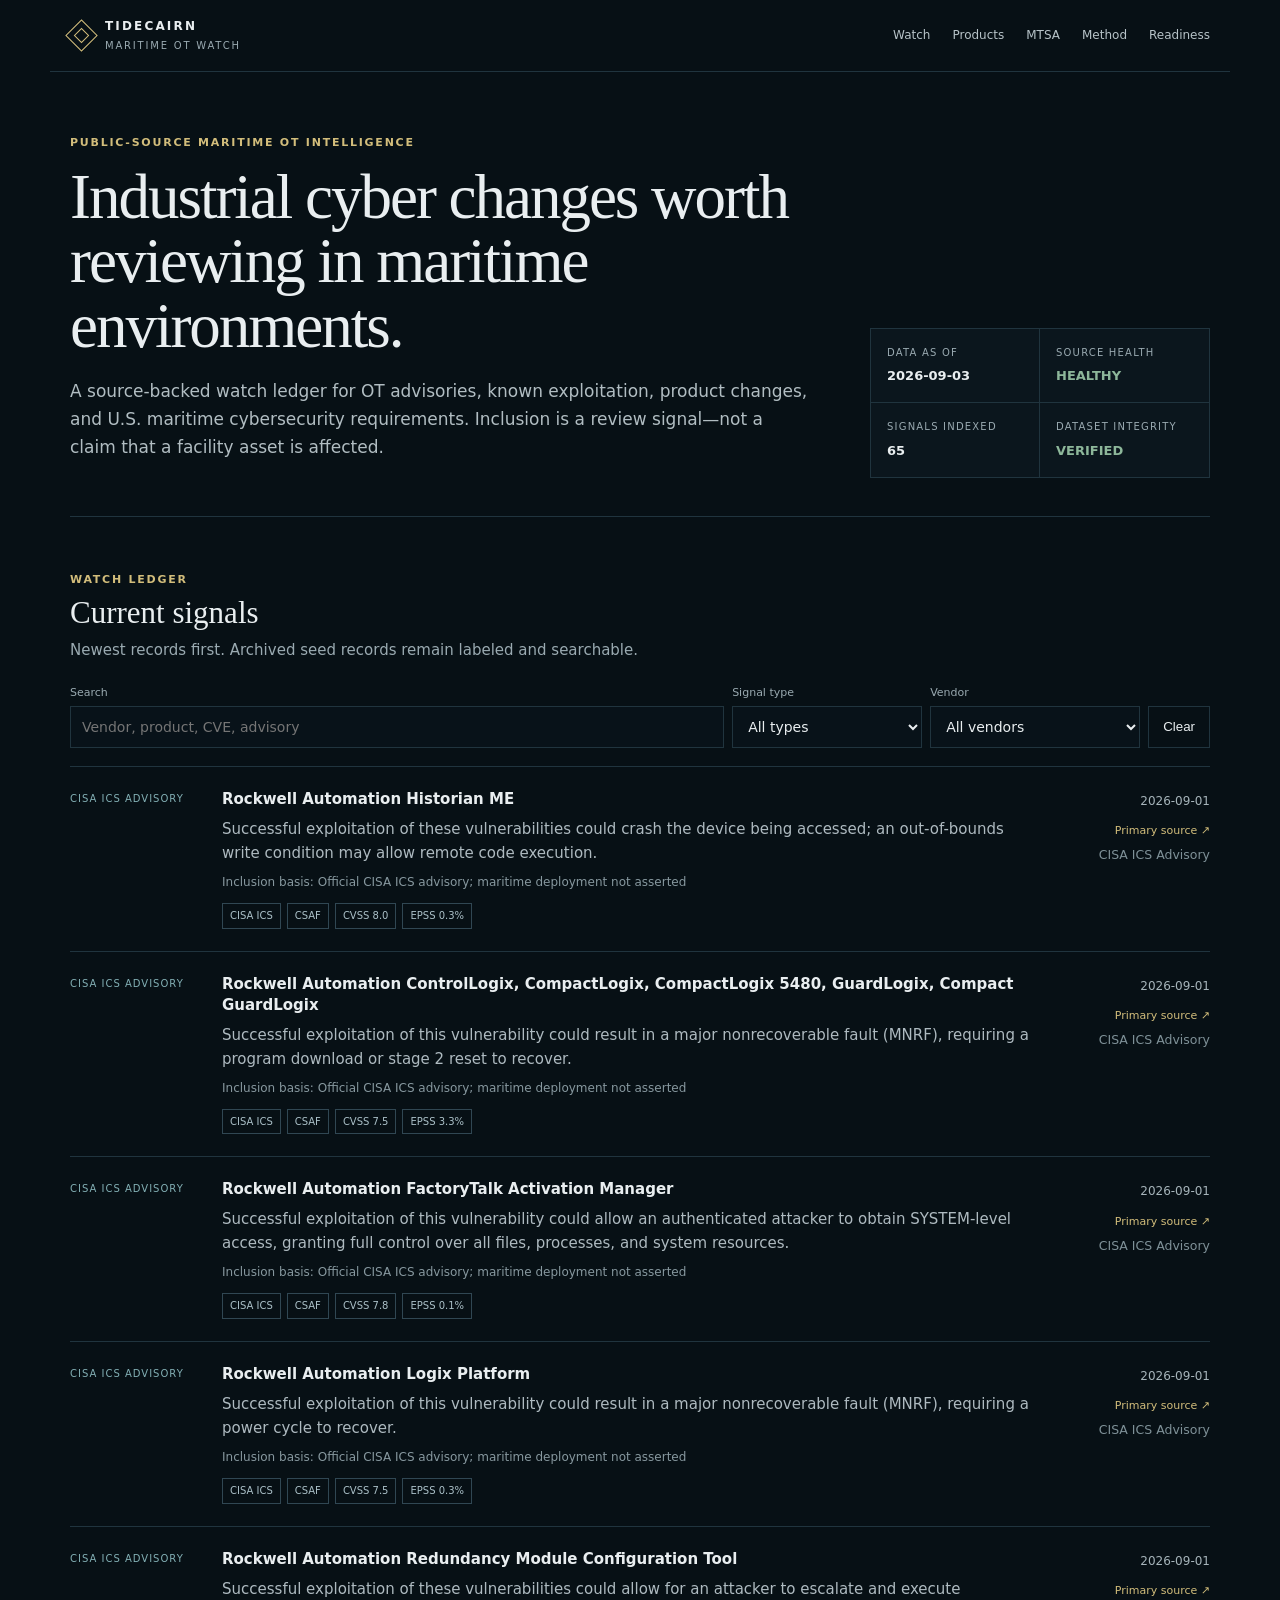
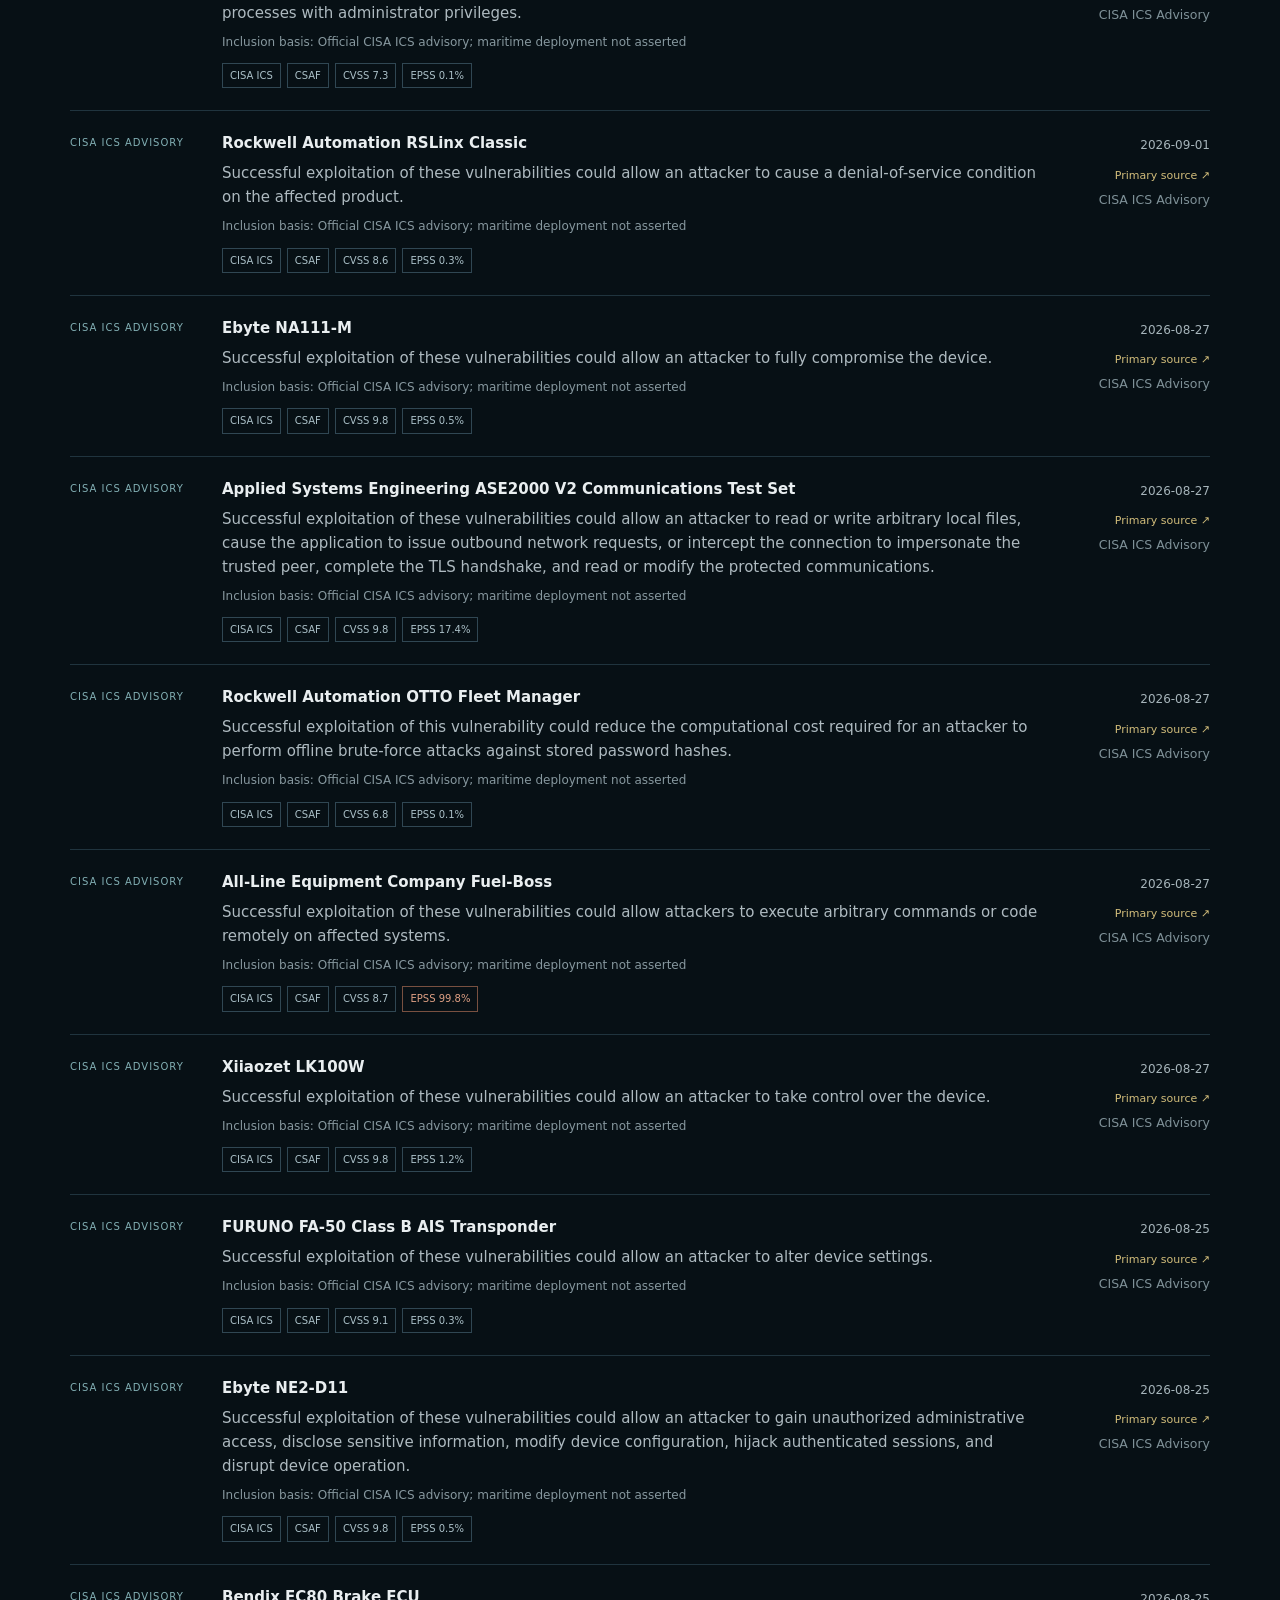
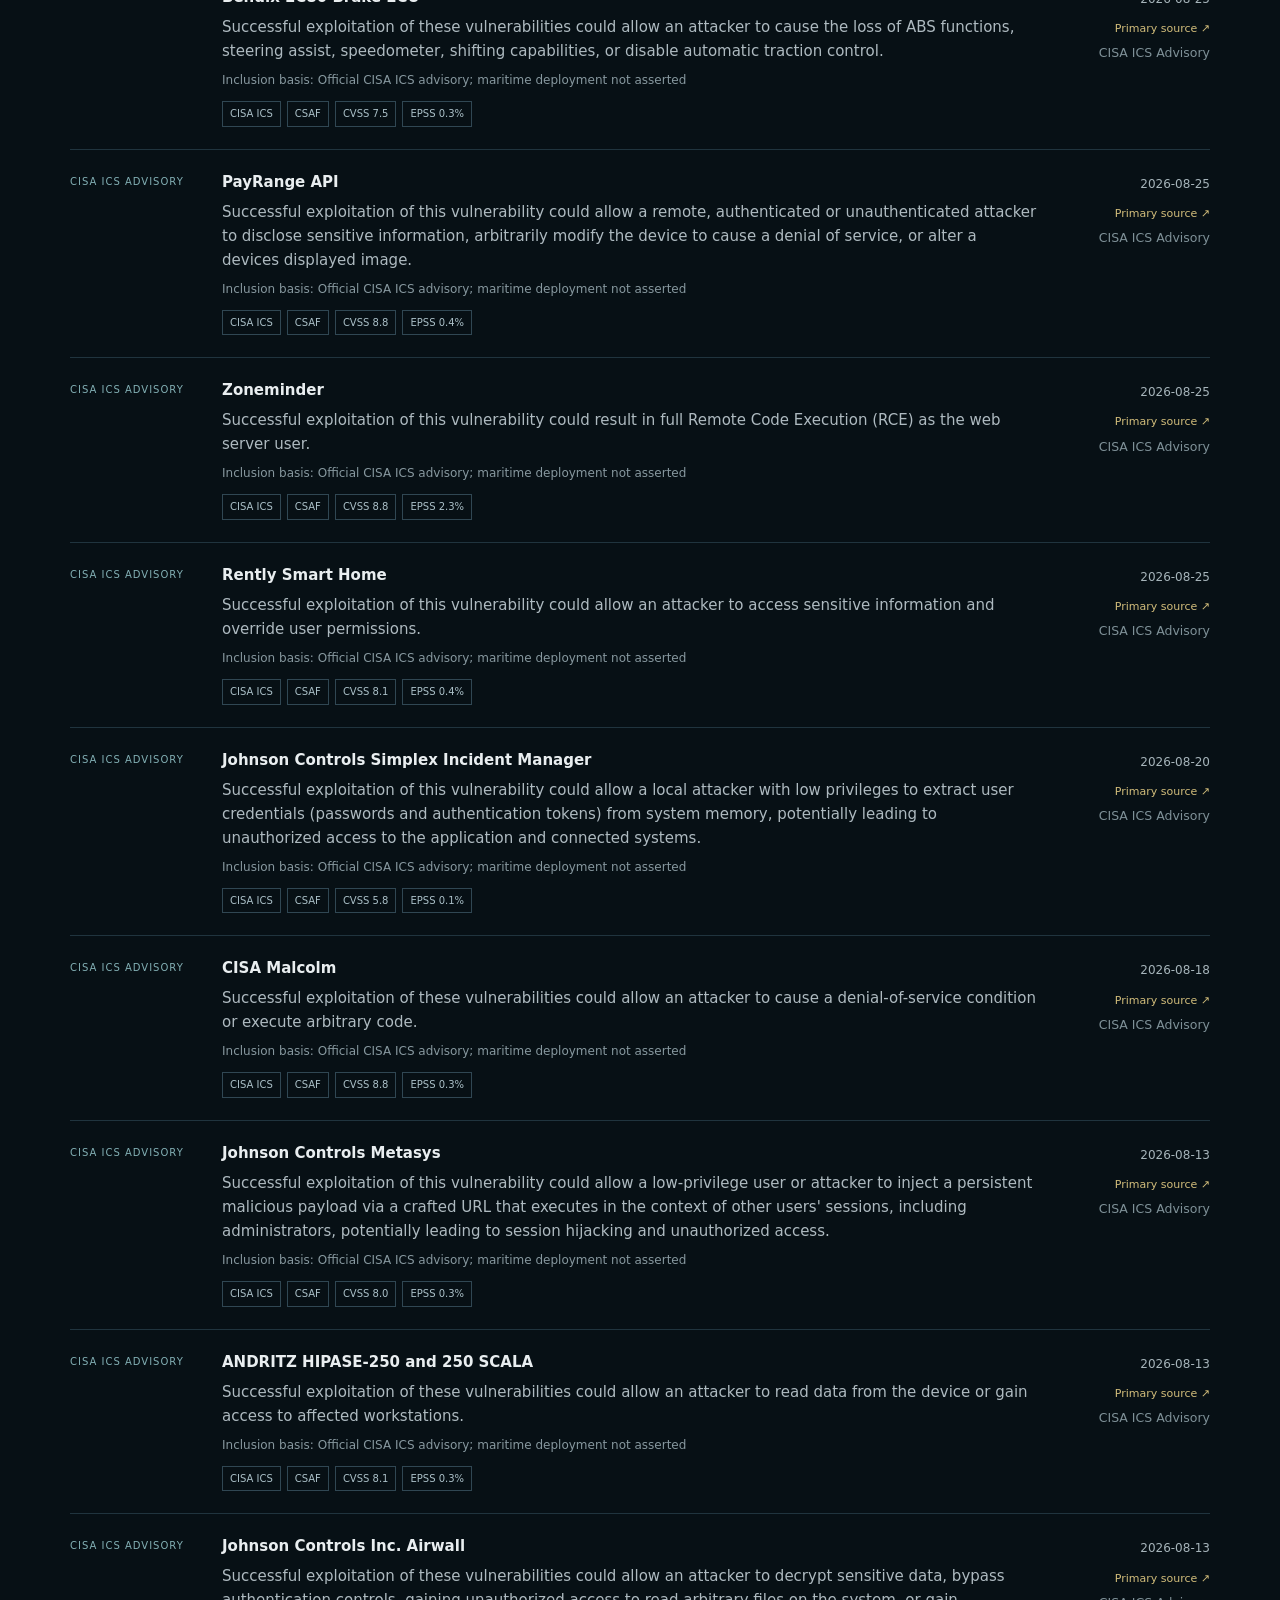
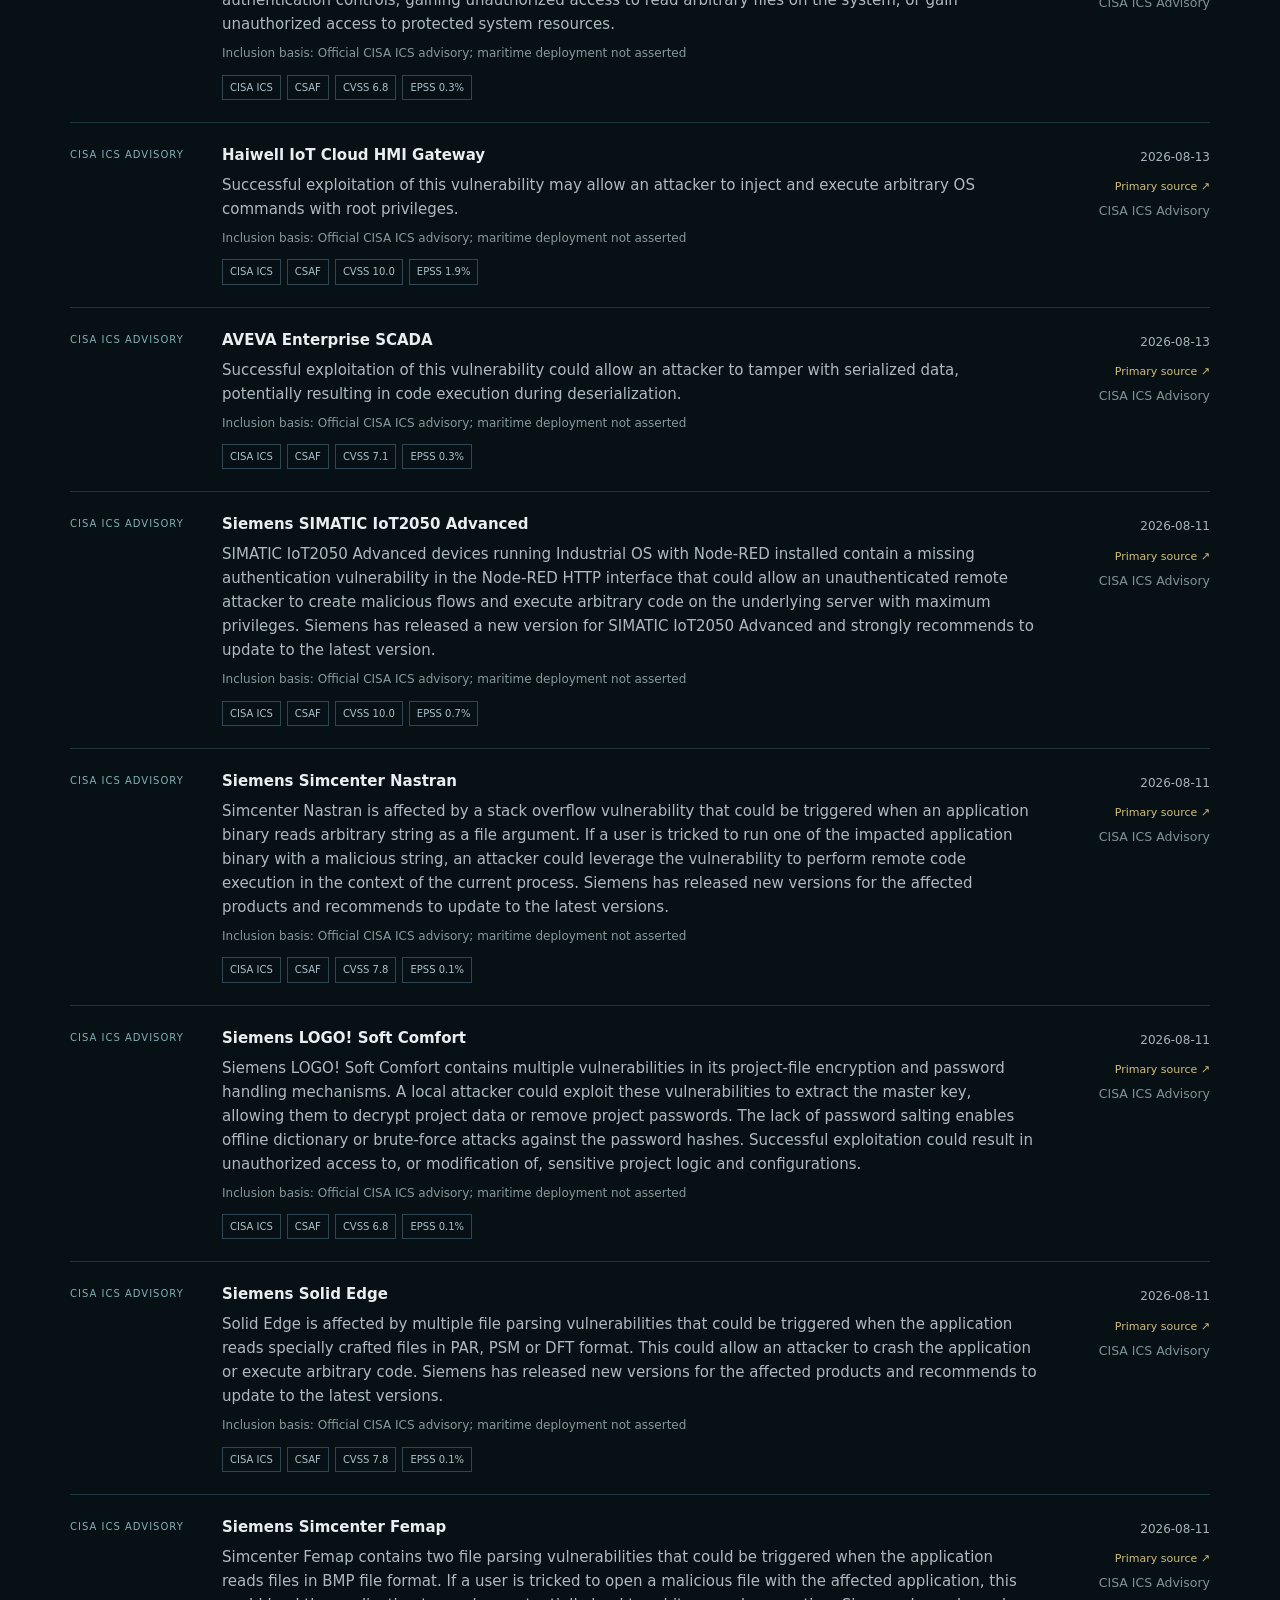
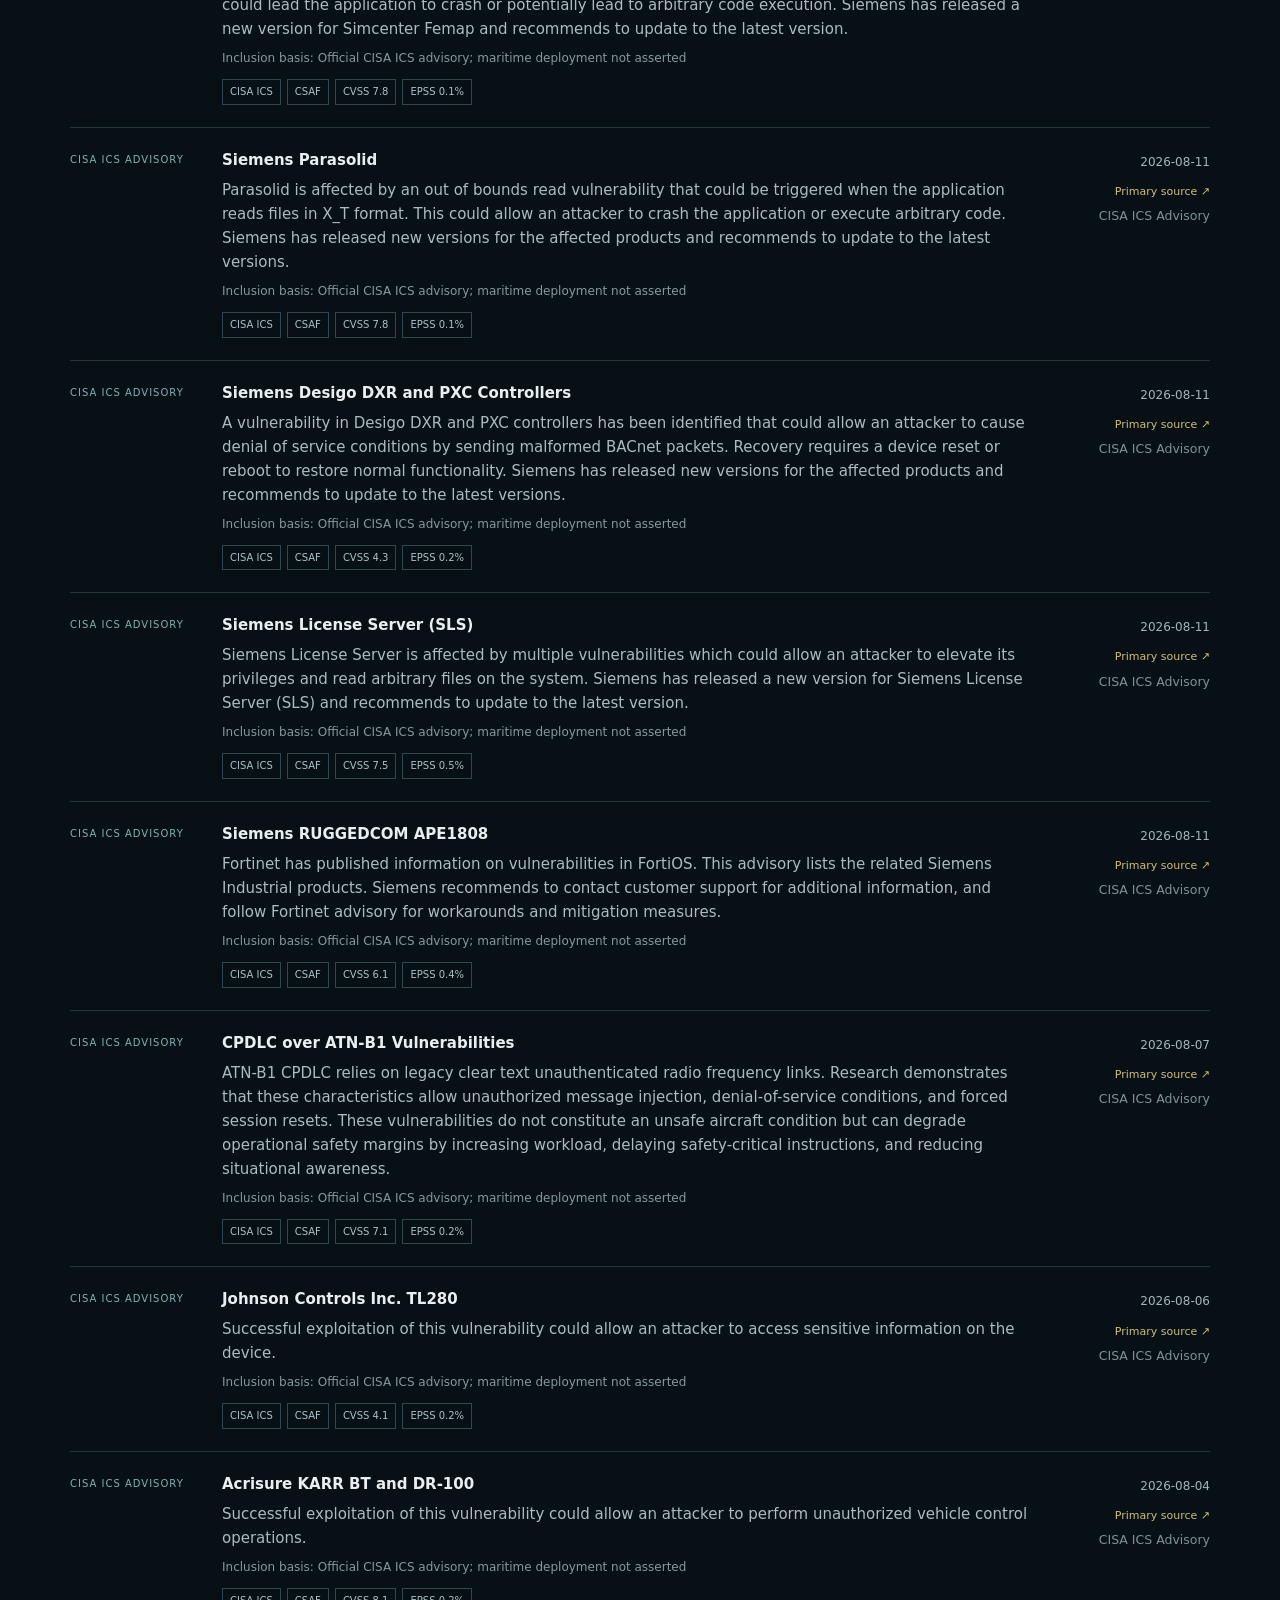
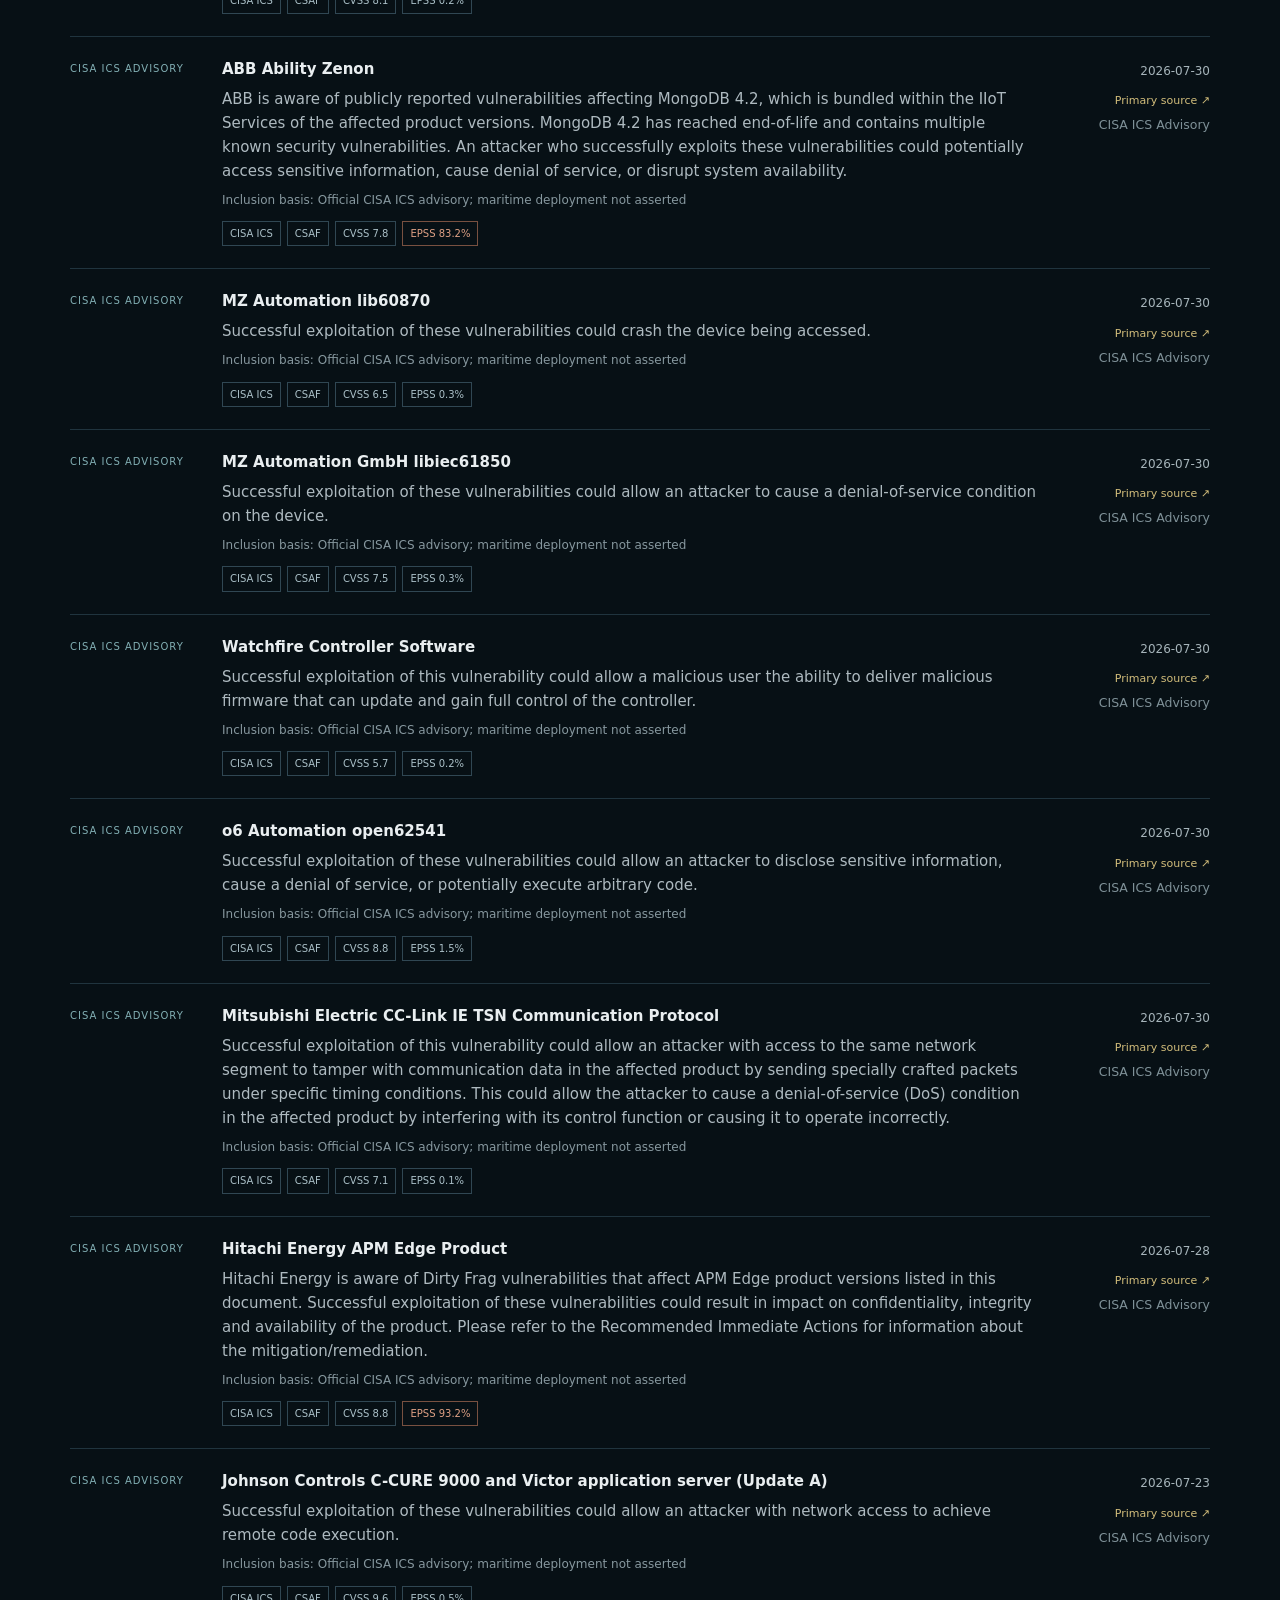
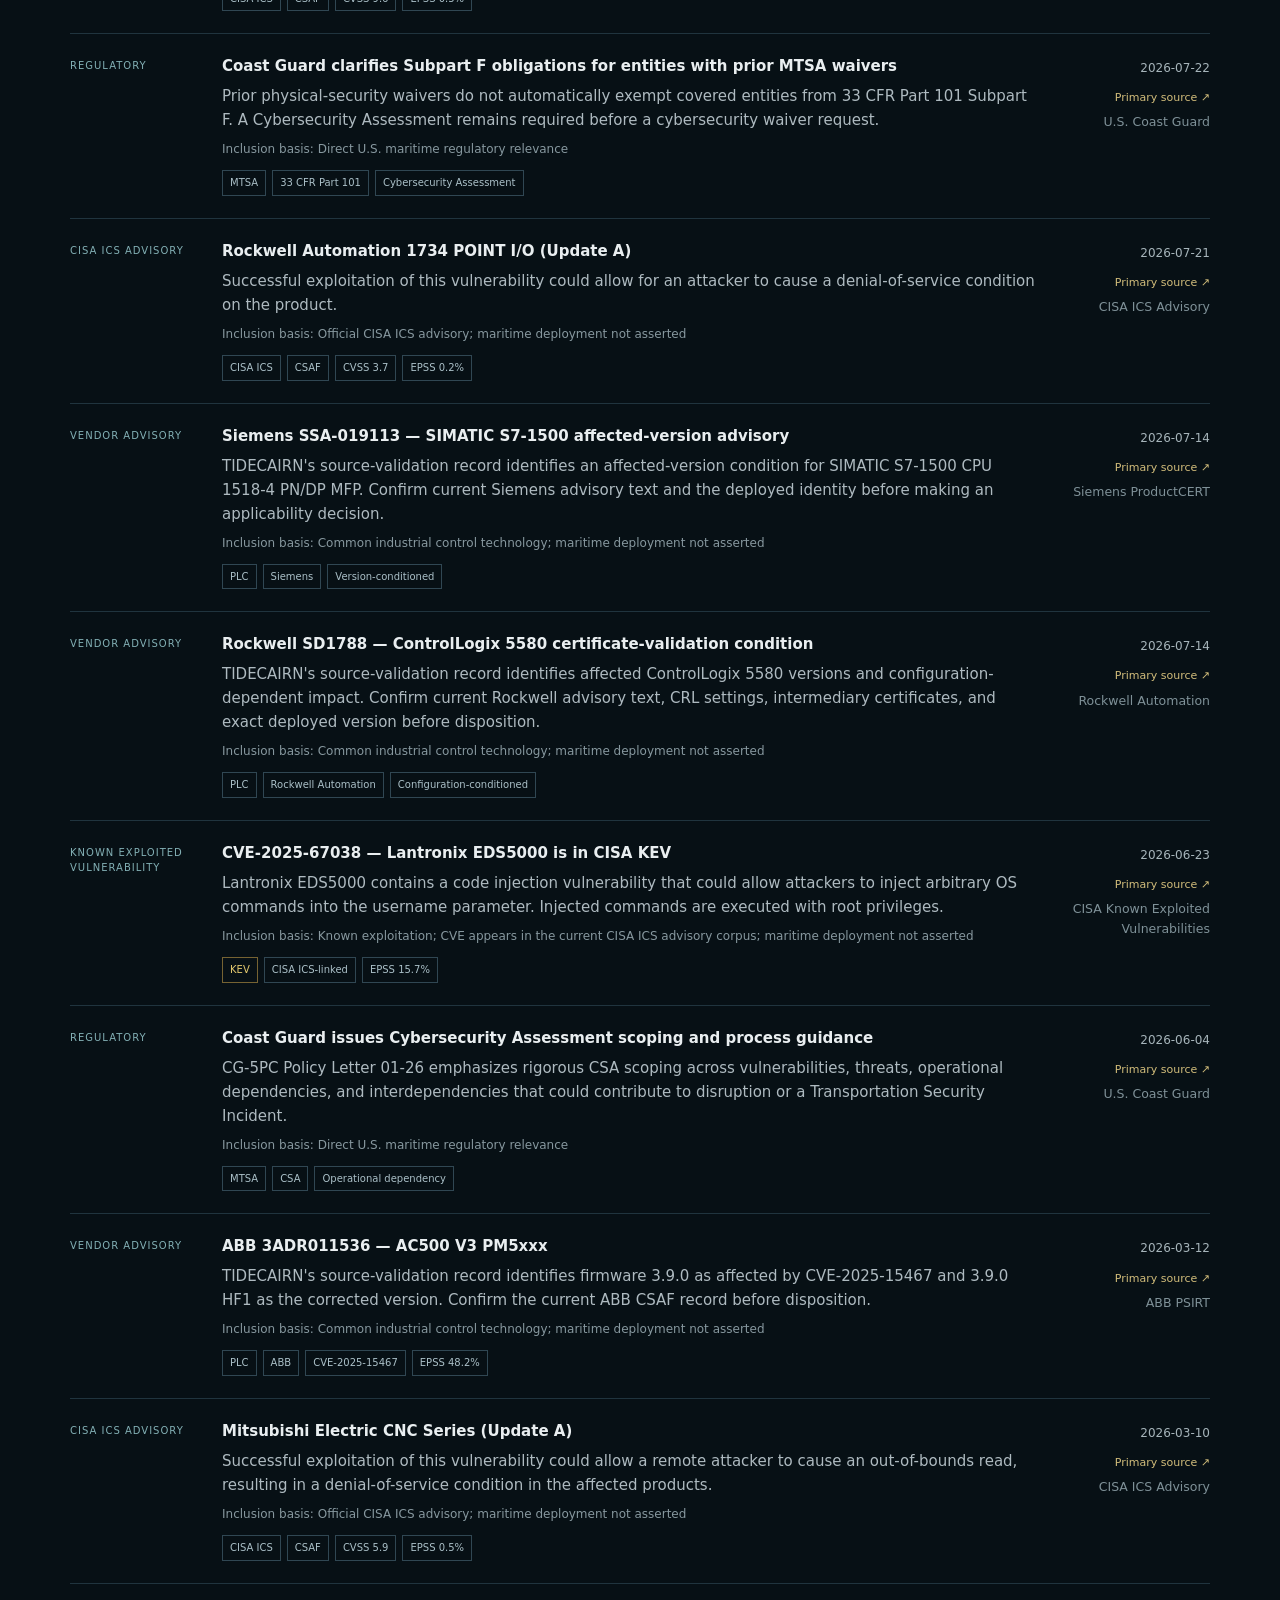
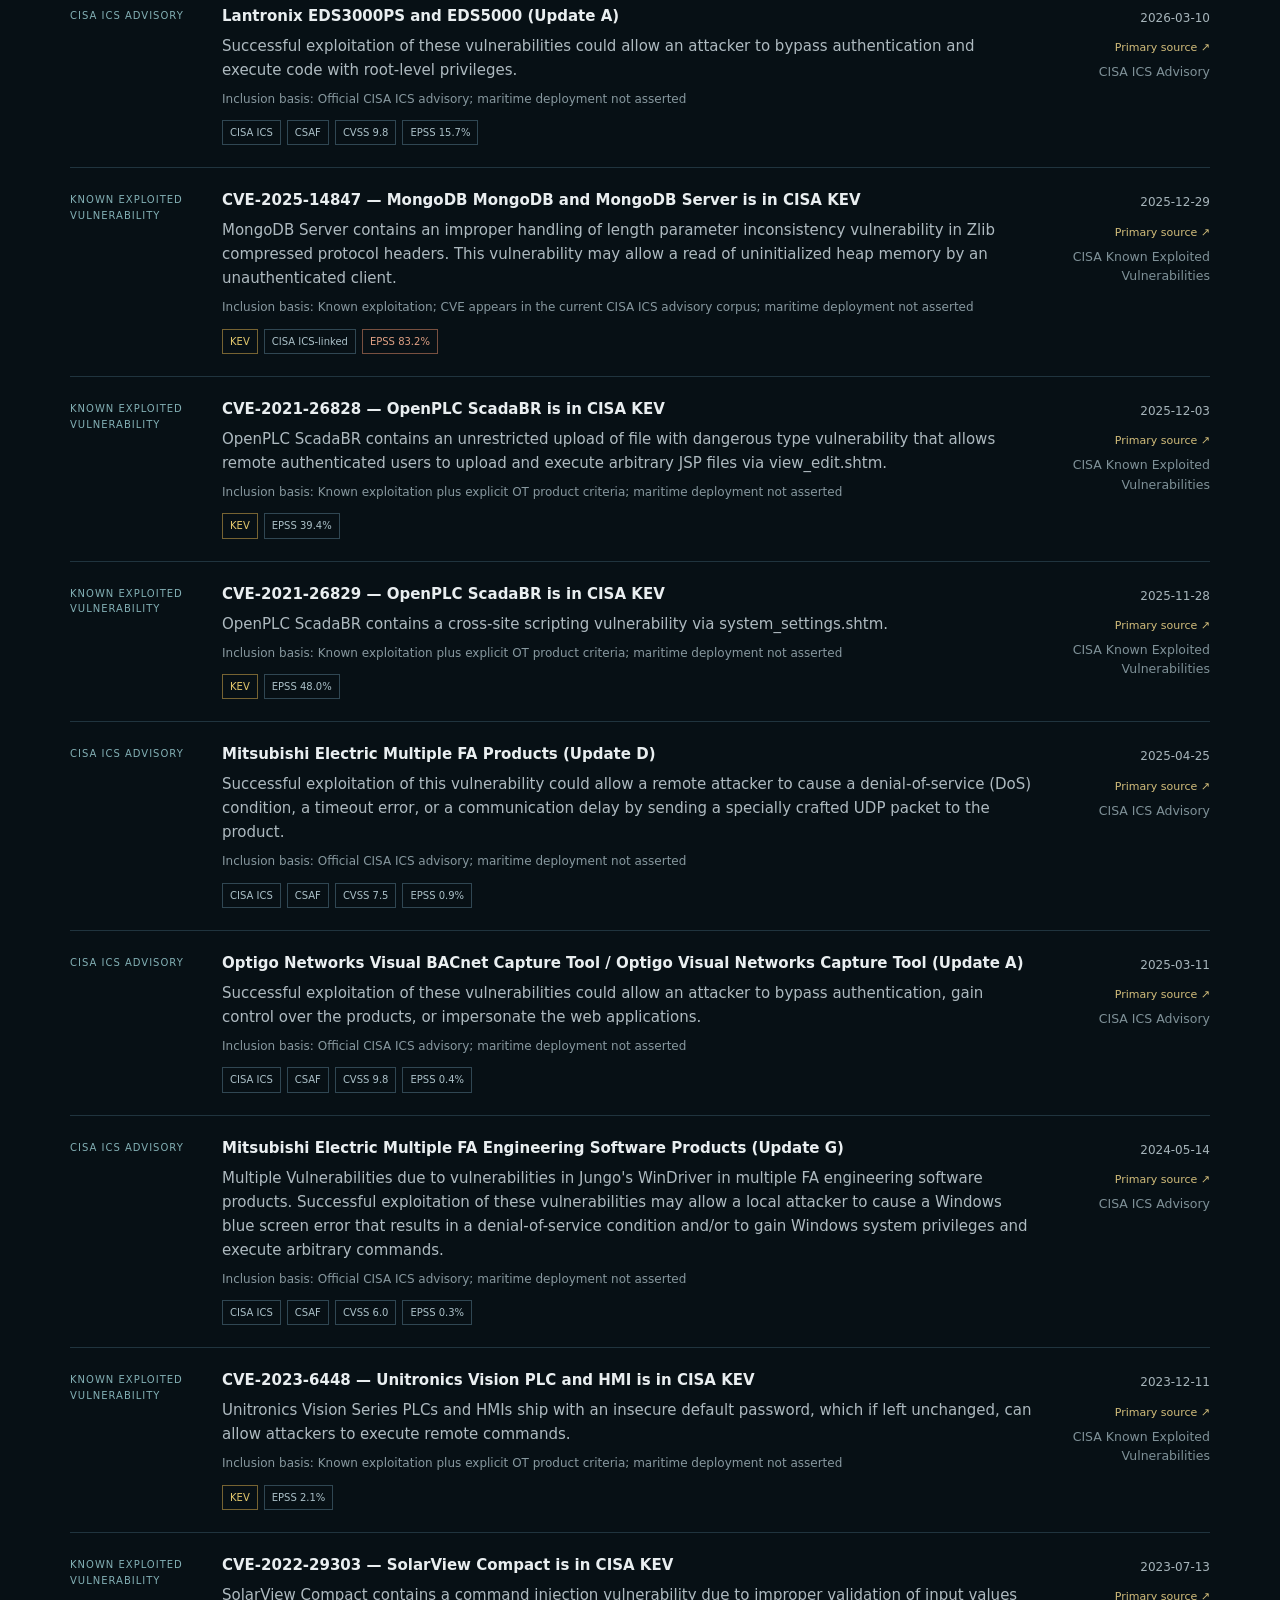
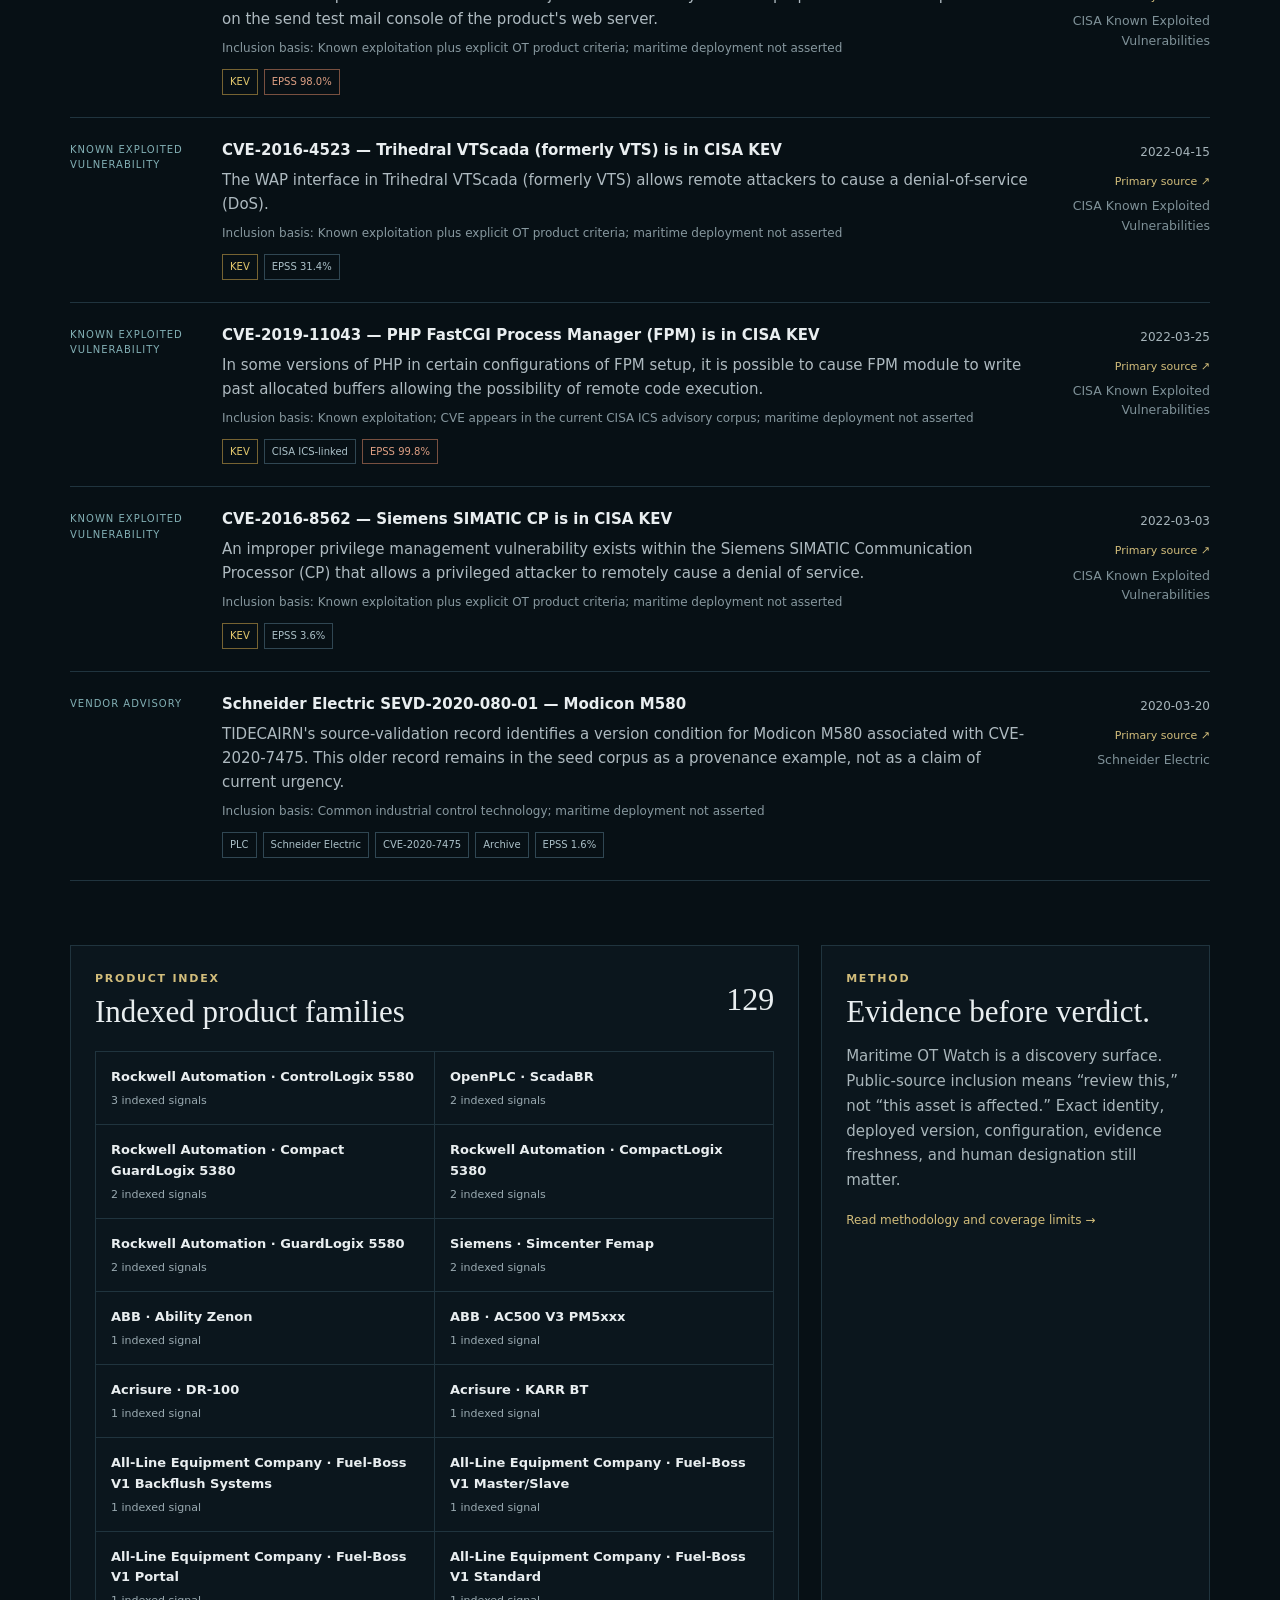
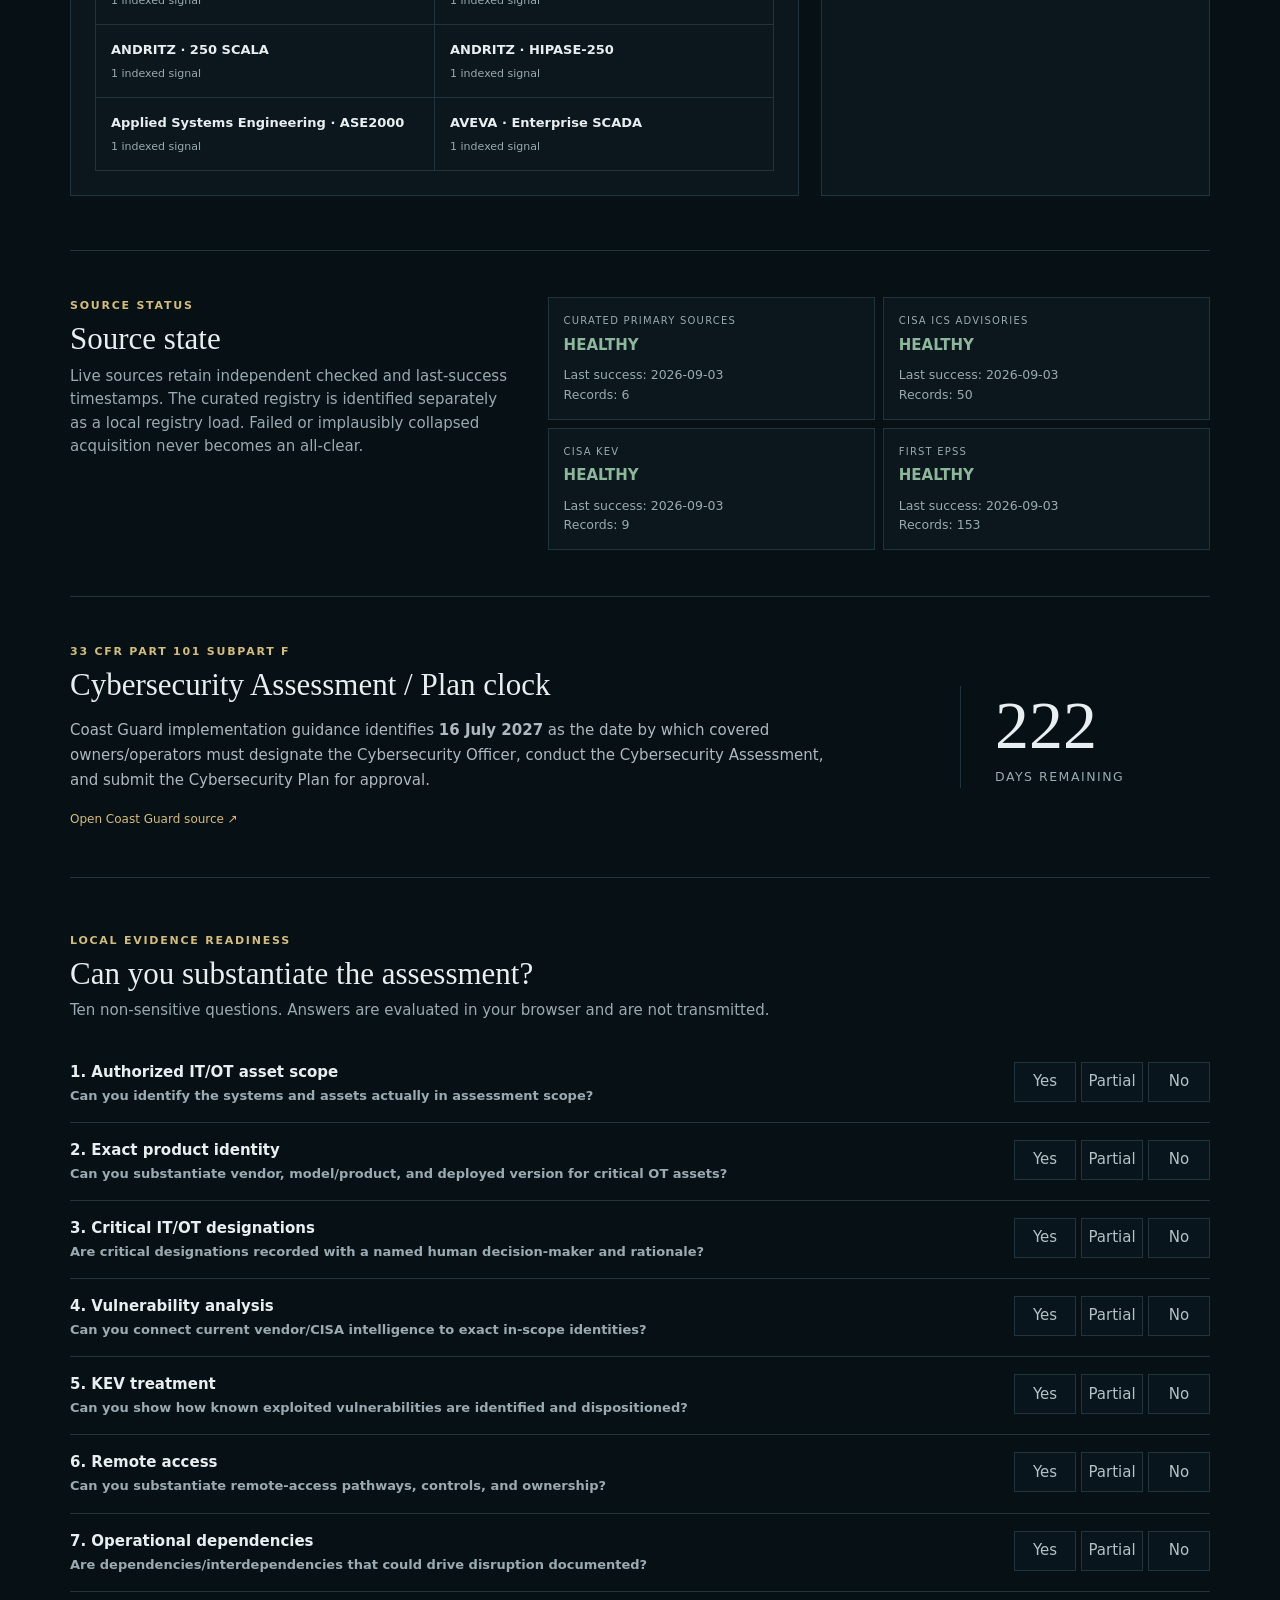
==== commit 639fc3fc: "launch: enable Tidecairn commercial contact" ====
--- a/index.html
+++ b/index.html
@@ -38,6 +38,7 @@
 <section id="sourceStatus" class="source-status" aria-labelledby="source-title"><div><div class="eyebrow">SOURCE STATUS</div><h2 id="source-title">Source state</h2><p>Live sources retain independent checked and last-success timestamps. The curated registry is identified separately as a local registry load. Failed or implausibly collapsed acquisition never becomes an all-clear.</p></div><div id="sourceGrid" class="source-grid"></div></section>
 <section id="regulatory" class="regulatory"><div><div class="eyebrow">33 CFR PART 101 SUBPART F</div><h2>Cybersecurity Assessment / Plan clock</h2><p>Coast Guard implementation guidance identifies <strong>16 July 2027</strong> as the date by which covered owners/operators must designate the Cybersecurity Officer, conduct the Cybersecurity Assessment, and submit the Cybersecurity Plan for approval.</p><a id="uscgSource" target="_blank" rel="noopener noreferrer">Open Coast Guard source ↗</a></div><div class="countdown"><span id="daysRemaining">—</span><small>days remaining</small></div></section>
 <section id="readiness" class="readiness"><div class="section-head"><div><div class="eyebrow">LOCAL EVIDENCE READINESS</div><h2>Can you substantiate the assessment?</h2><p>Ten non-sensitive questions. Answers are evaluated in your browser and are not transmitted.</p></div></div><form id="readinessForm"></form><div class="readiness-result" id="readinessResult" hidden aria-live="polite"><div><span>Evidence readiness</span><strong id="readinessScore">—</strong></div><div id="readinessFindings"></div><button type="button" id="copyMatrix">Copy evidence matrix</button></div></section>
+<section class="commercial" id="contact"><div><div class="eyebrow">TIDECAIRN WATCHTOWER</div><h2>Private applicability decisions stay local.</h2><p>Watchtower uses a facility's existing OT inventory on a local Windows workstation to produce source-backed applicability decisions, Next Best Evidence tasks, MTSA evidence matrices, human Critical IT/OT designations, signed evidence binders, and measured Proof of Value.</p></div><div class="offer"><span>ASSESSMENT PARTNER</span><strong>Paid technical validation</strong><small>Closed/redacted engagement · conversion credit available</small><a class="contact-link" data-subject="TIDECAIRN Paid Technical Validation" aria-disabled="true">Contact Tidecairn Systems</a></div></section>
 
 </main>
 <footer><div><strong>TIDECAIRN</strong><span>Maritime OT Decision Intelligence</span></div><div class="footer-links"><a href="methodology.html">Methodology</a><a href="privacy.html">Privacy</a></div><p>Public-source intelligence. Not a compliance determination, certification, or substitute for current vendor or agency guidance.</p></footer>
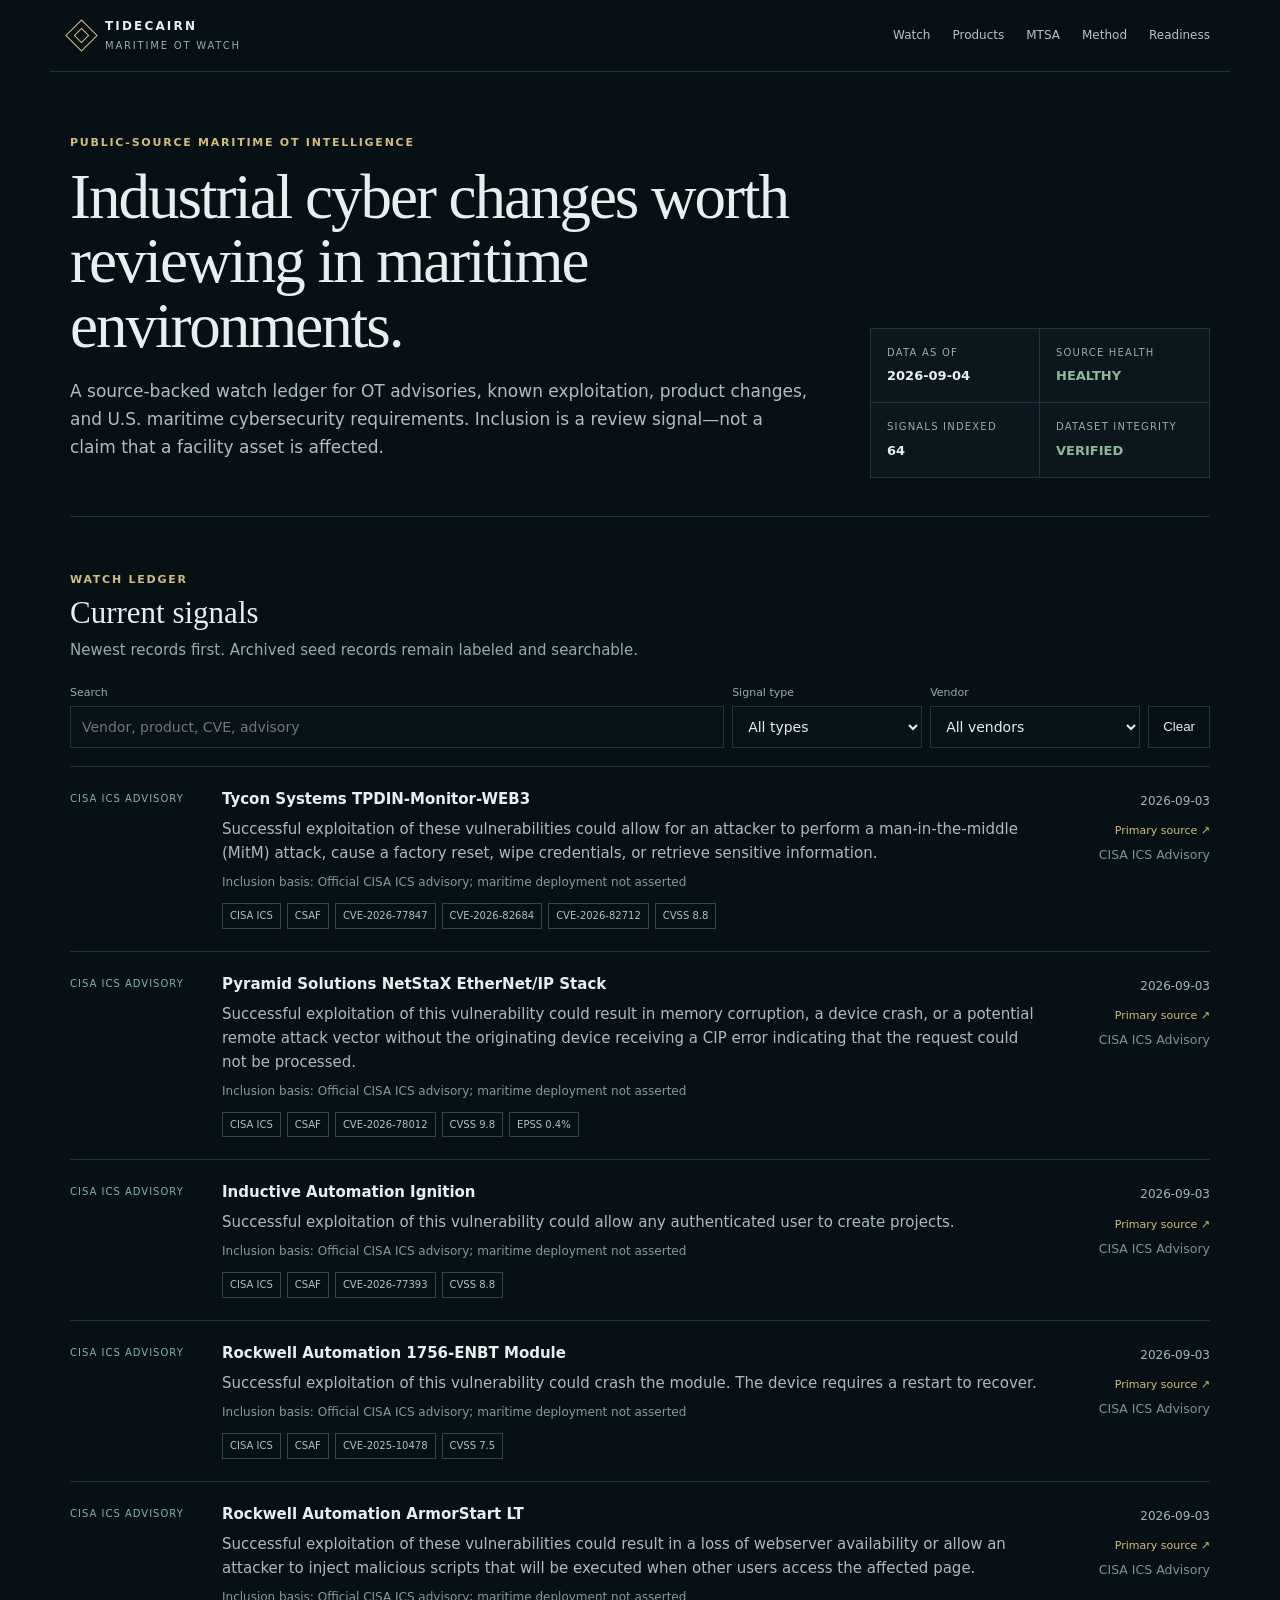
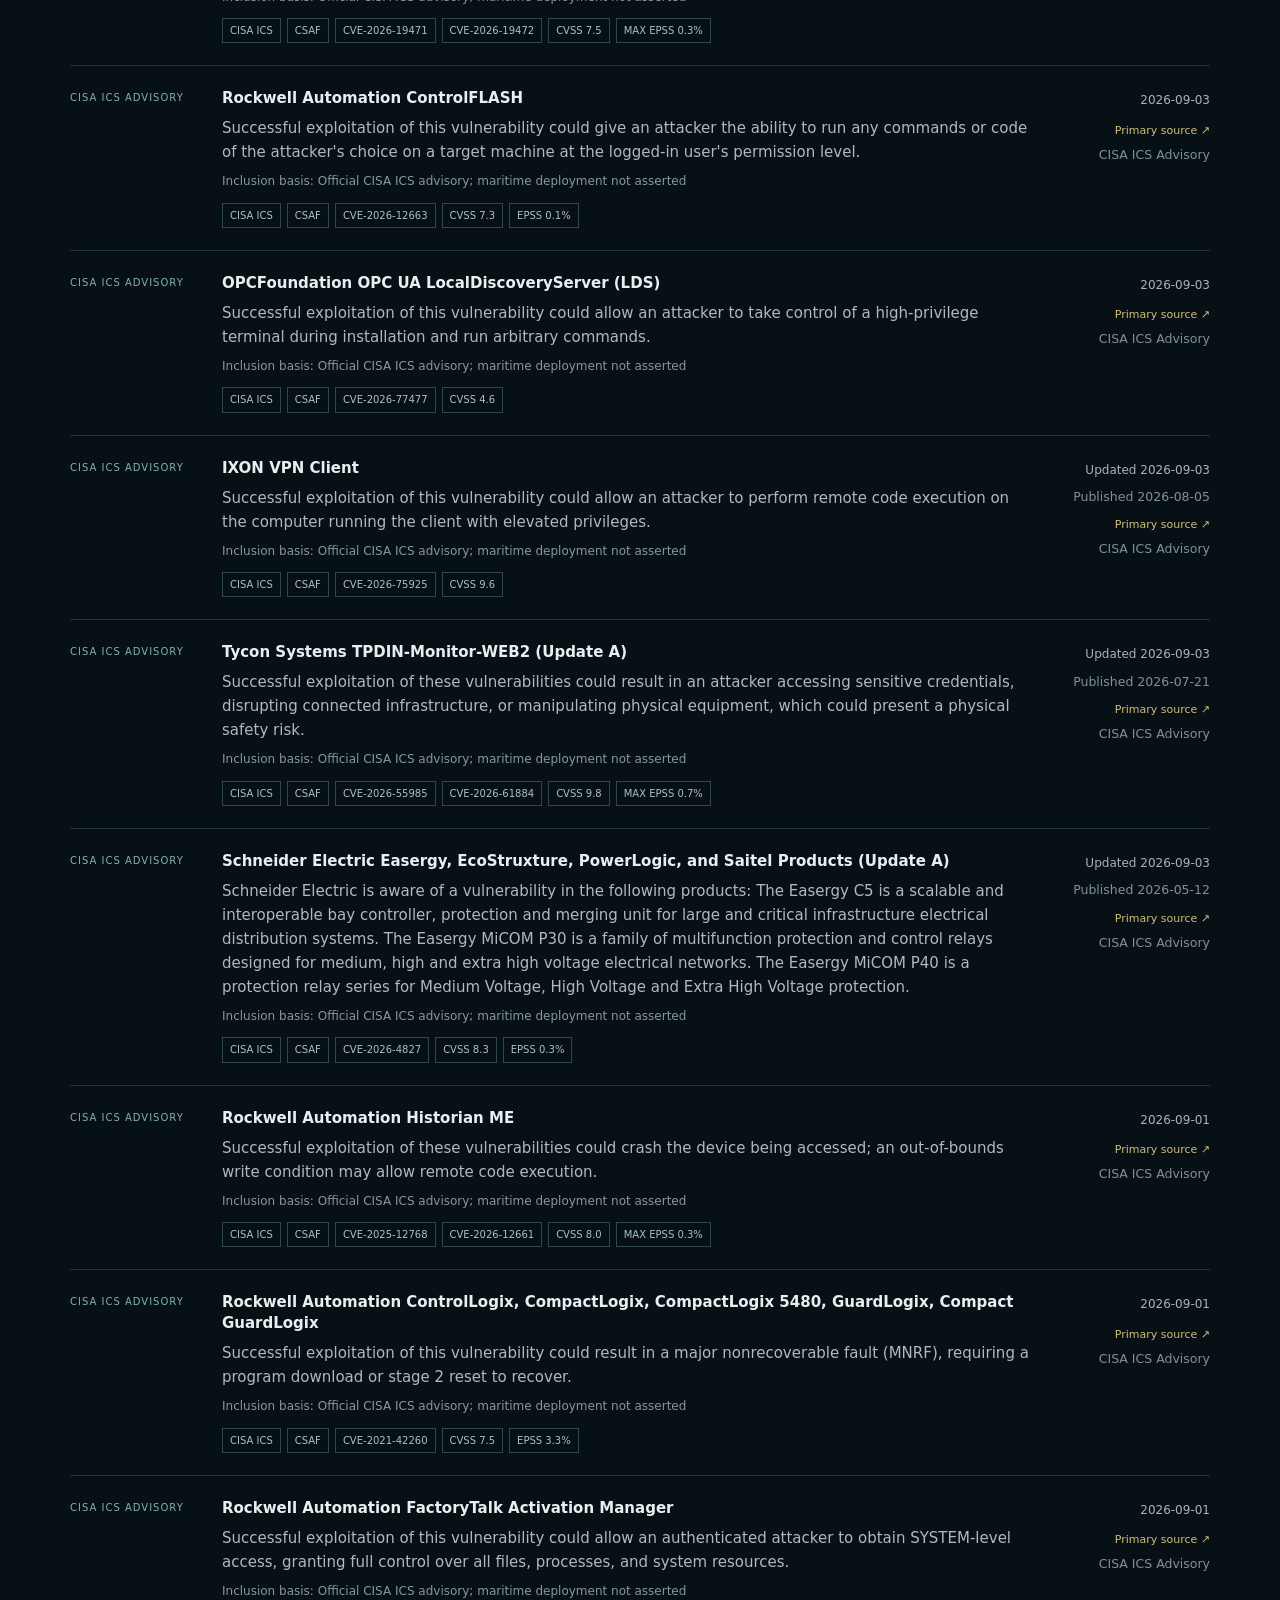
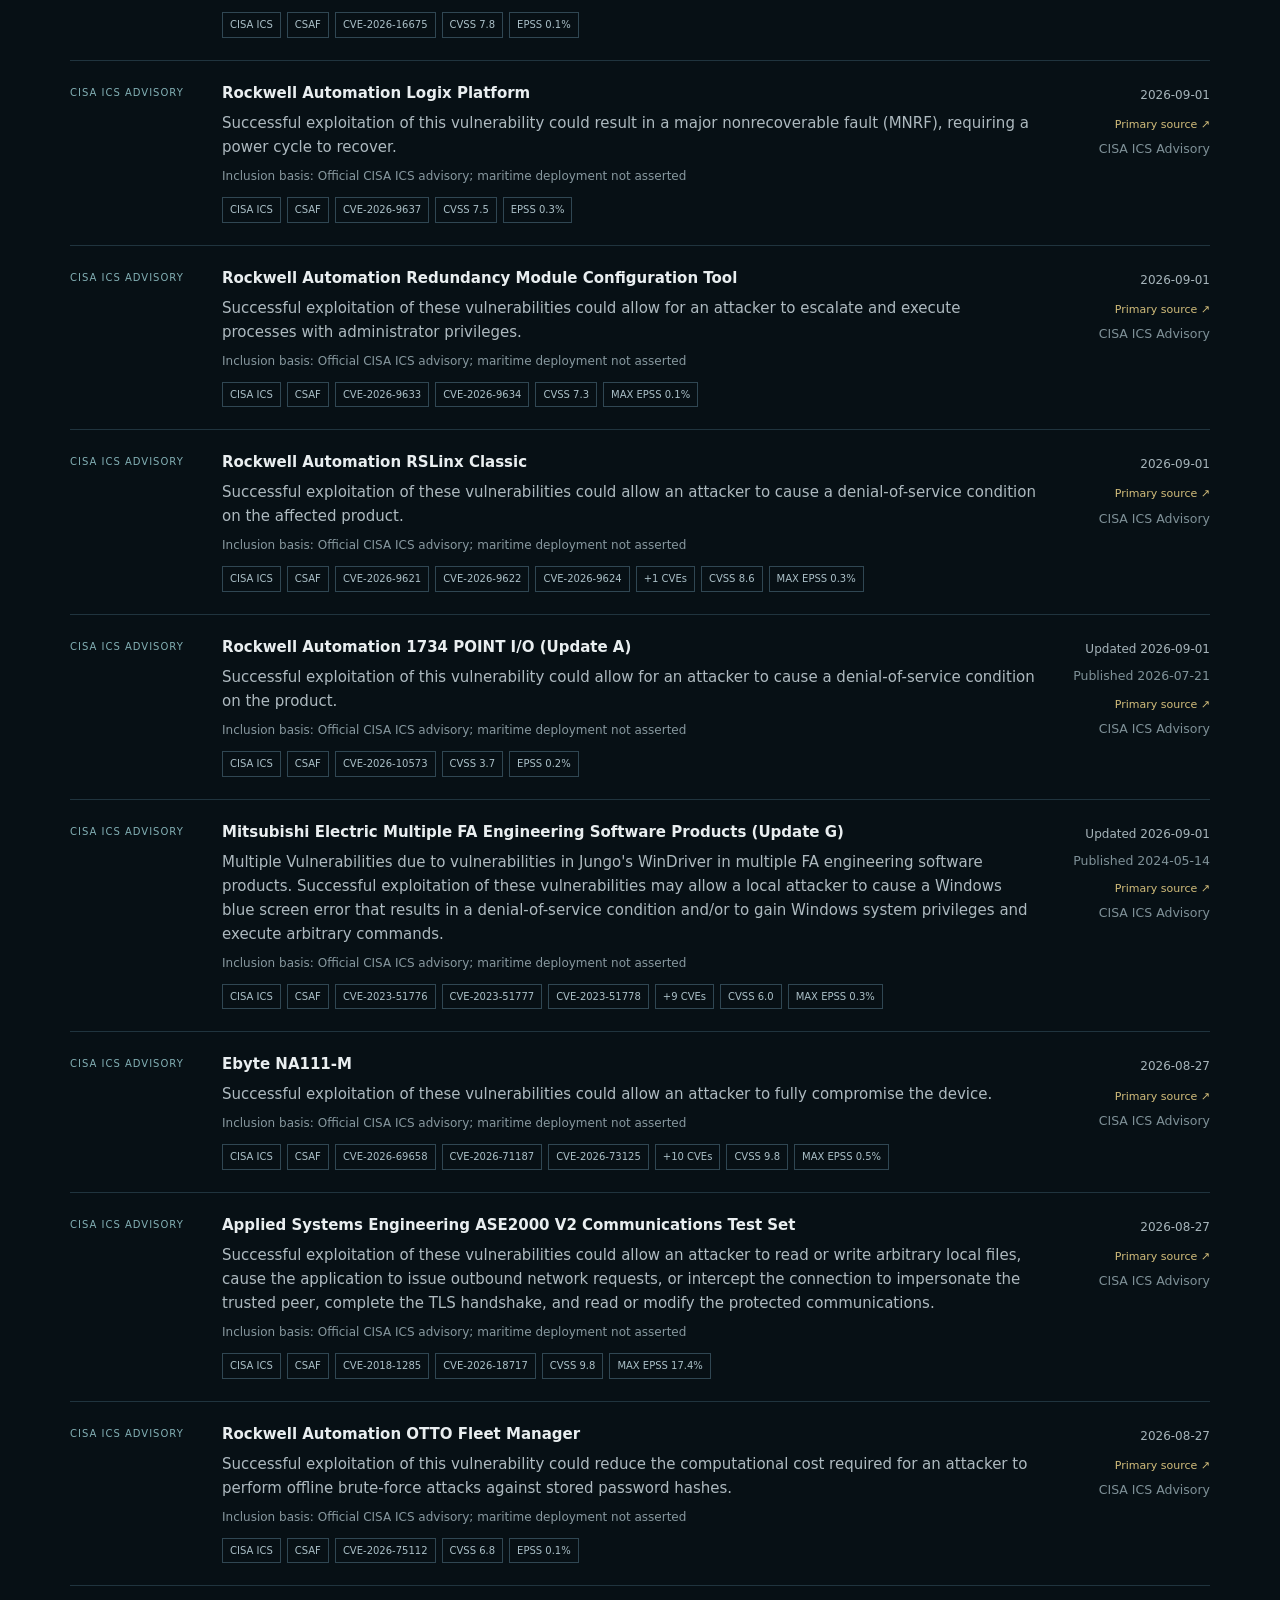
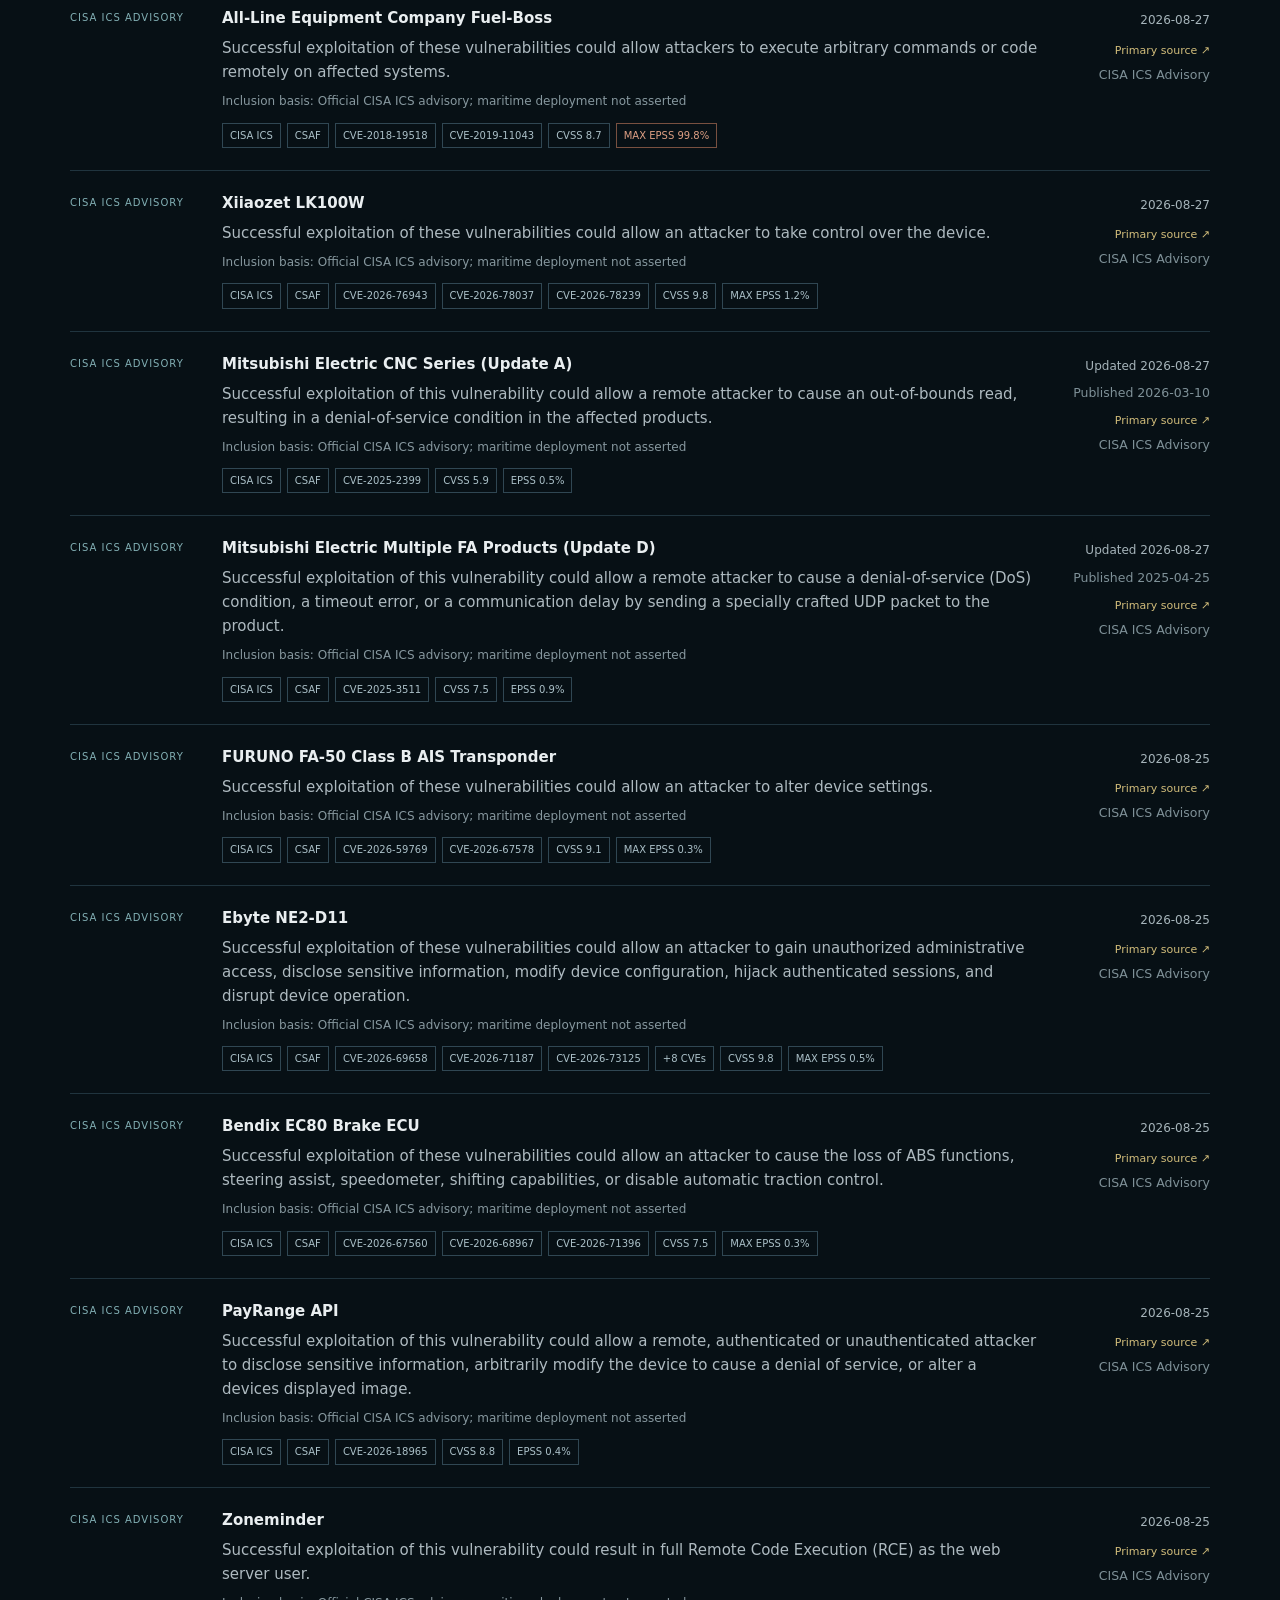
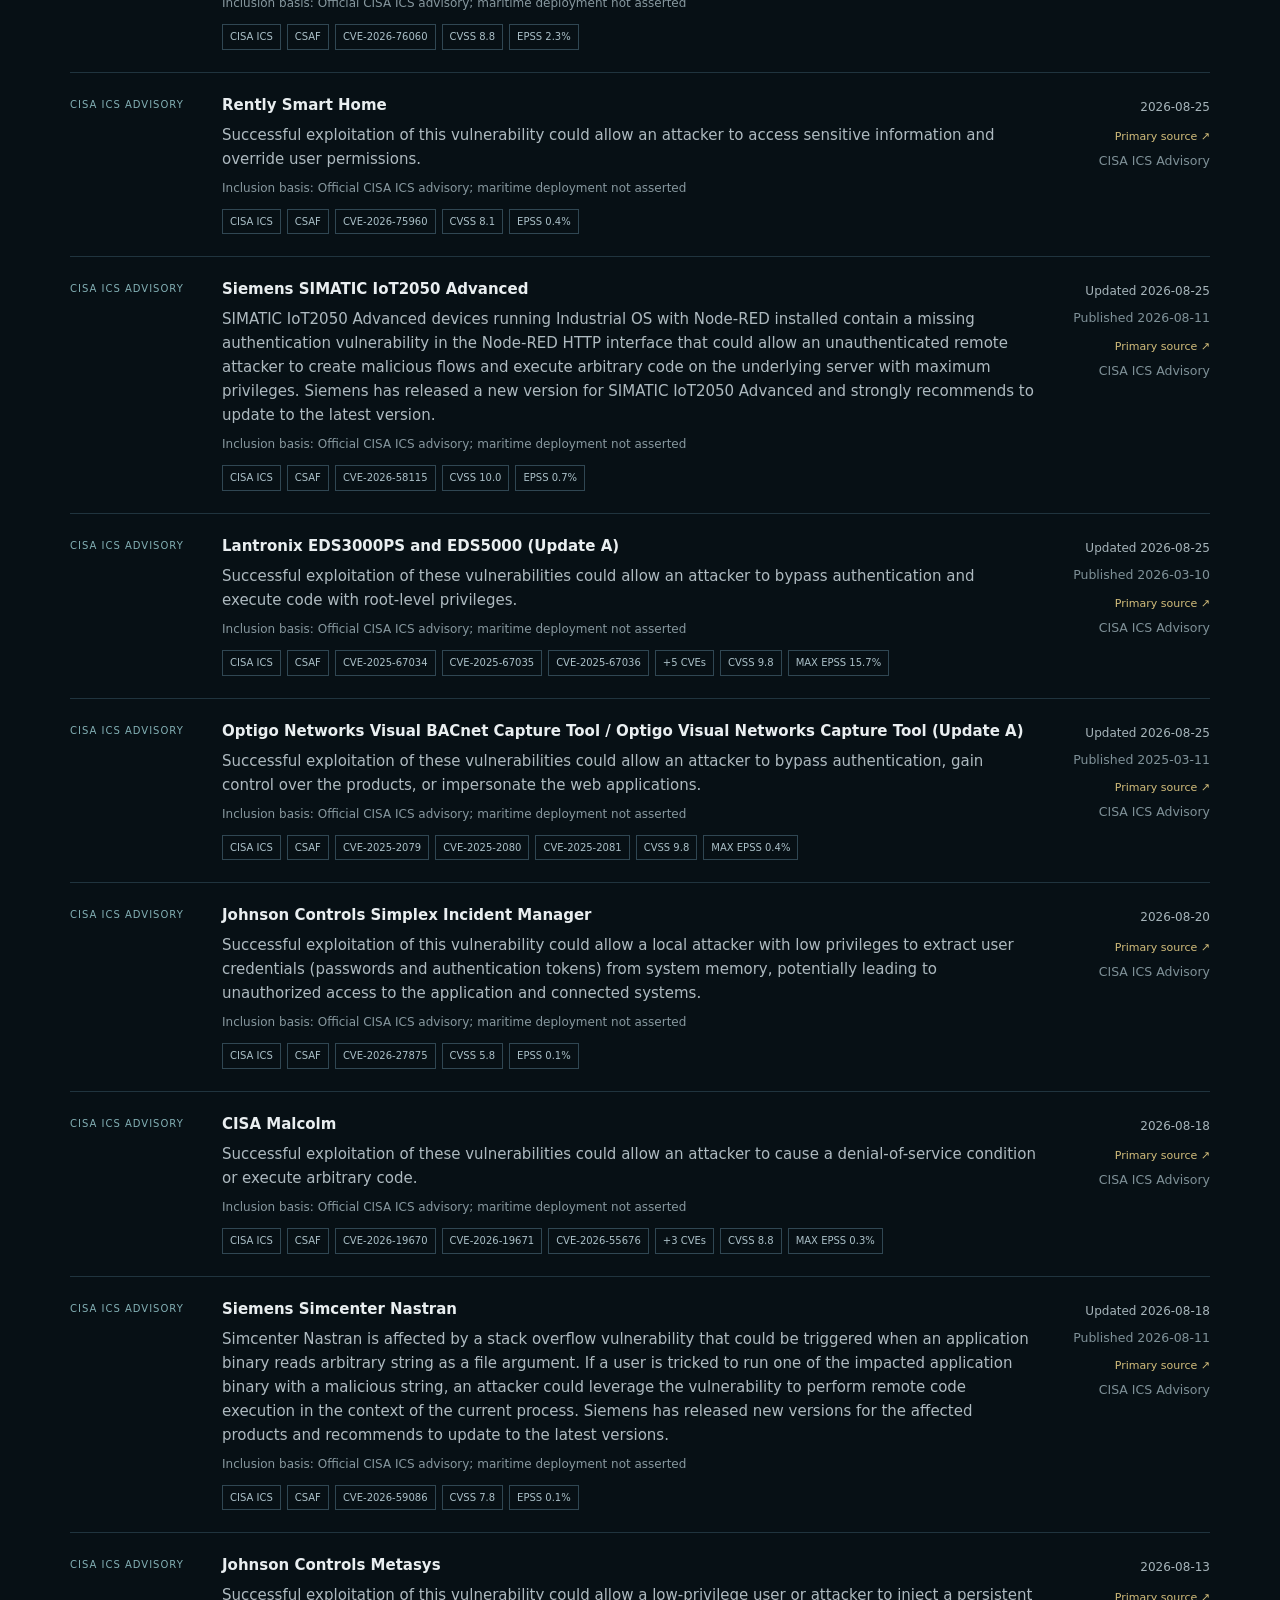
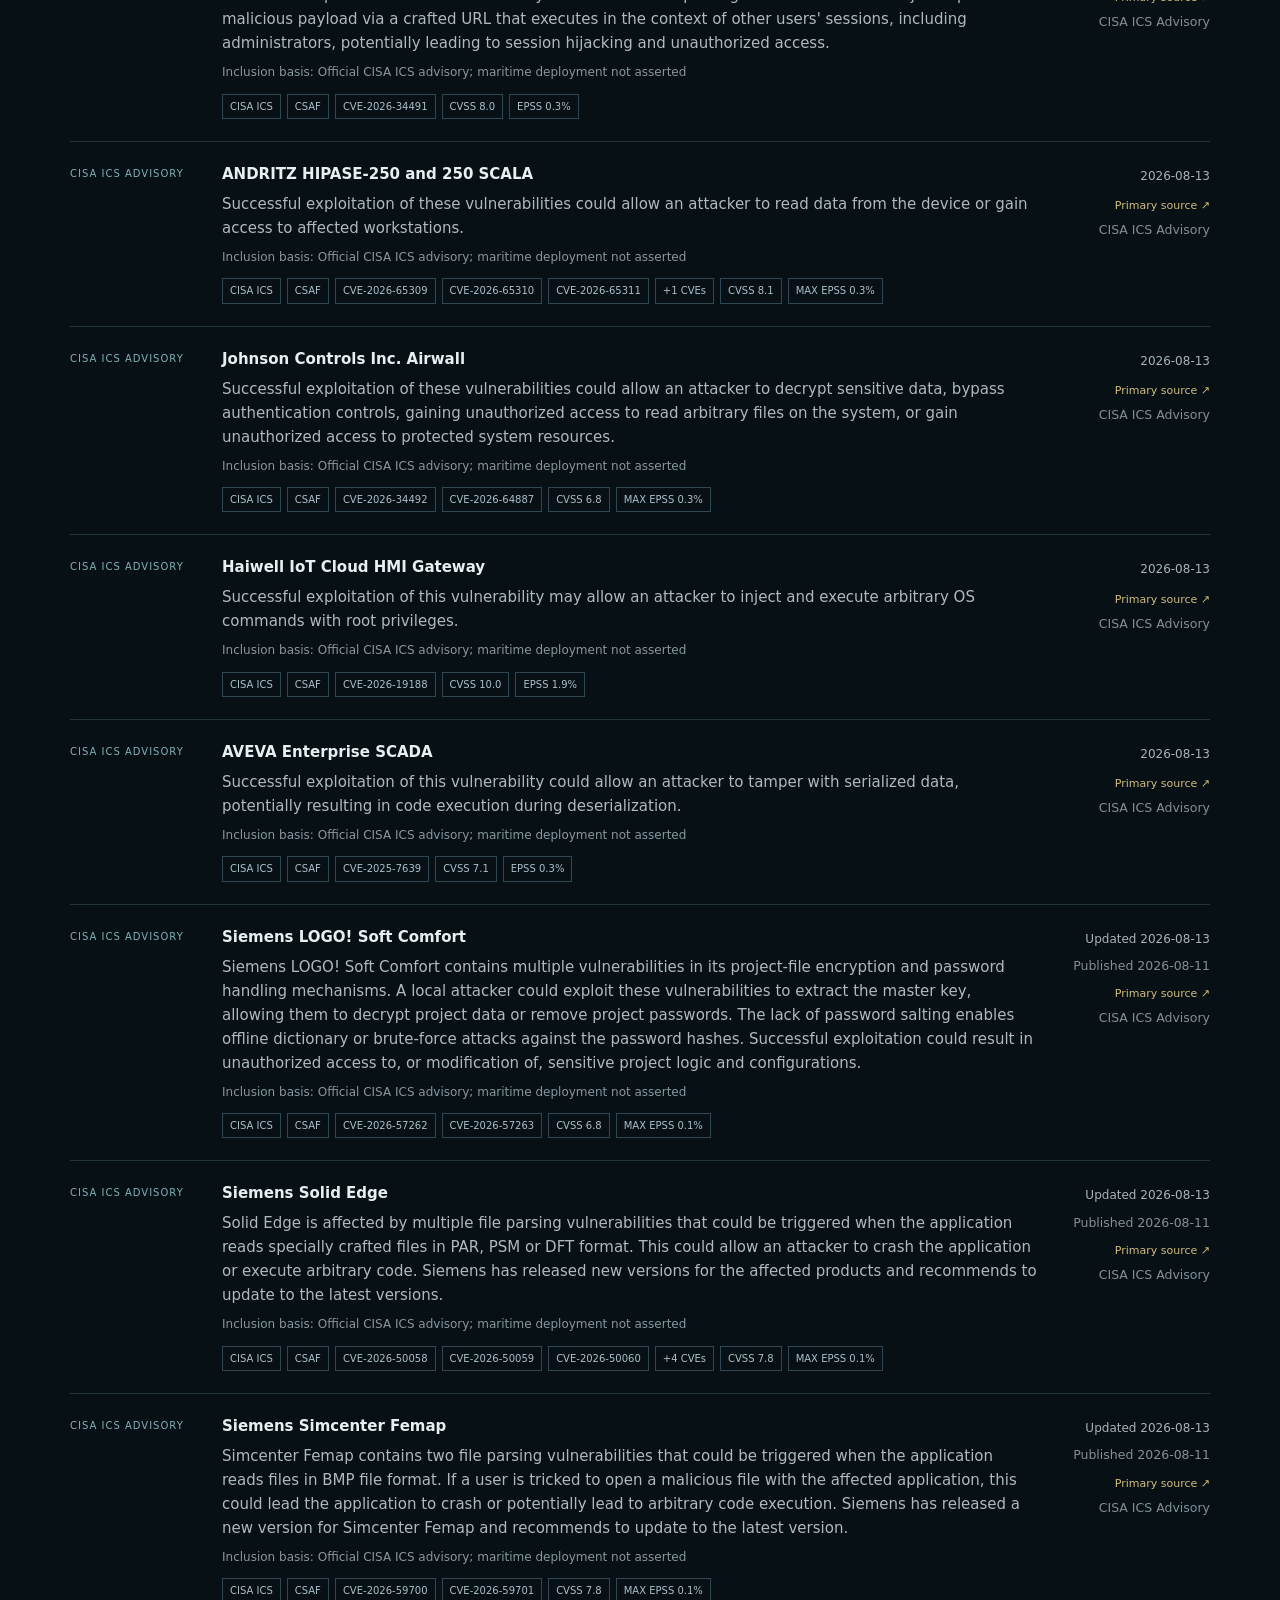
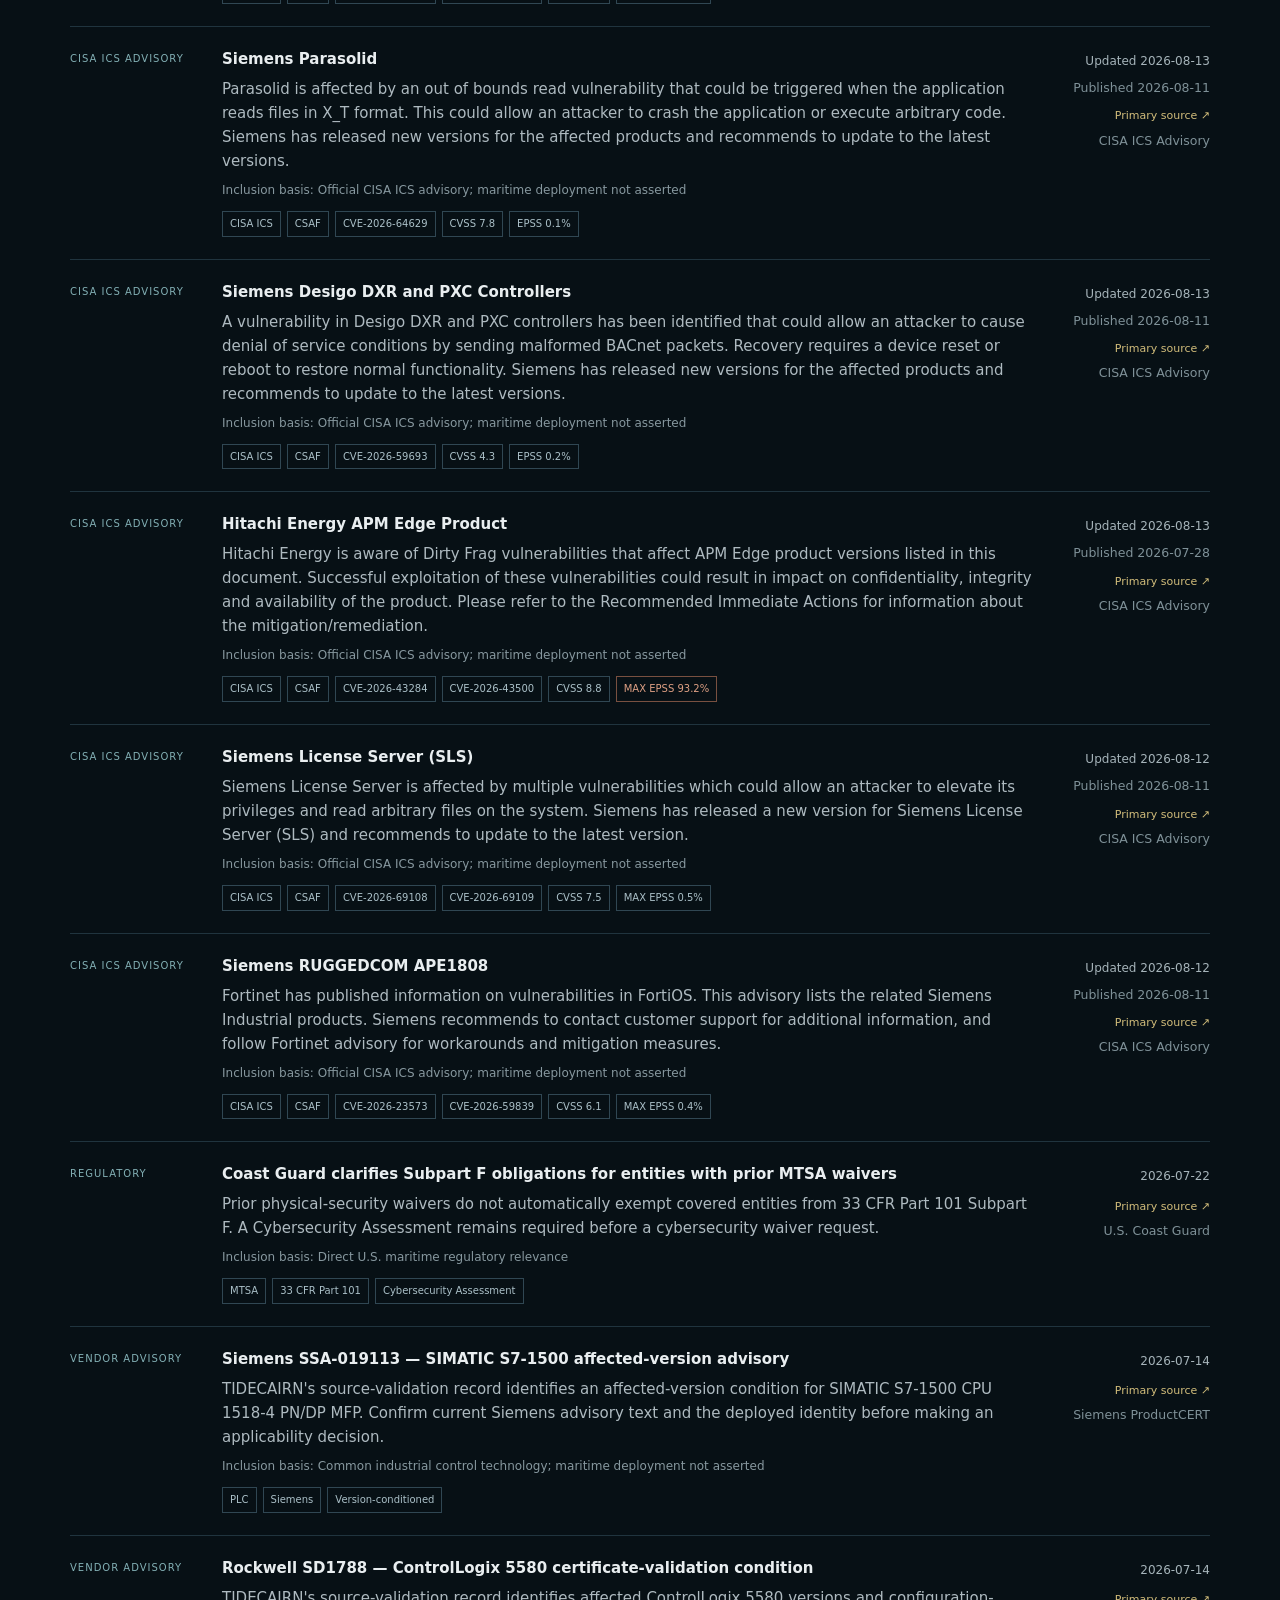
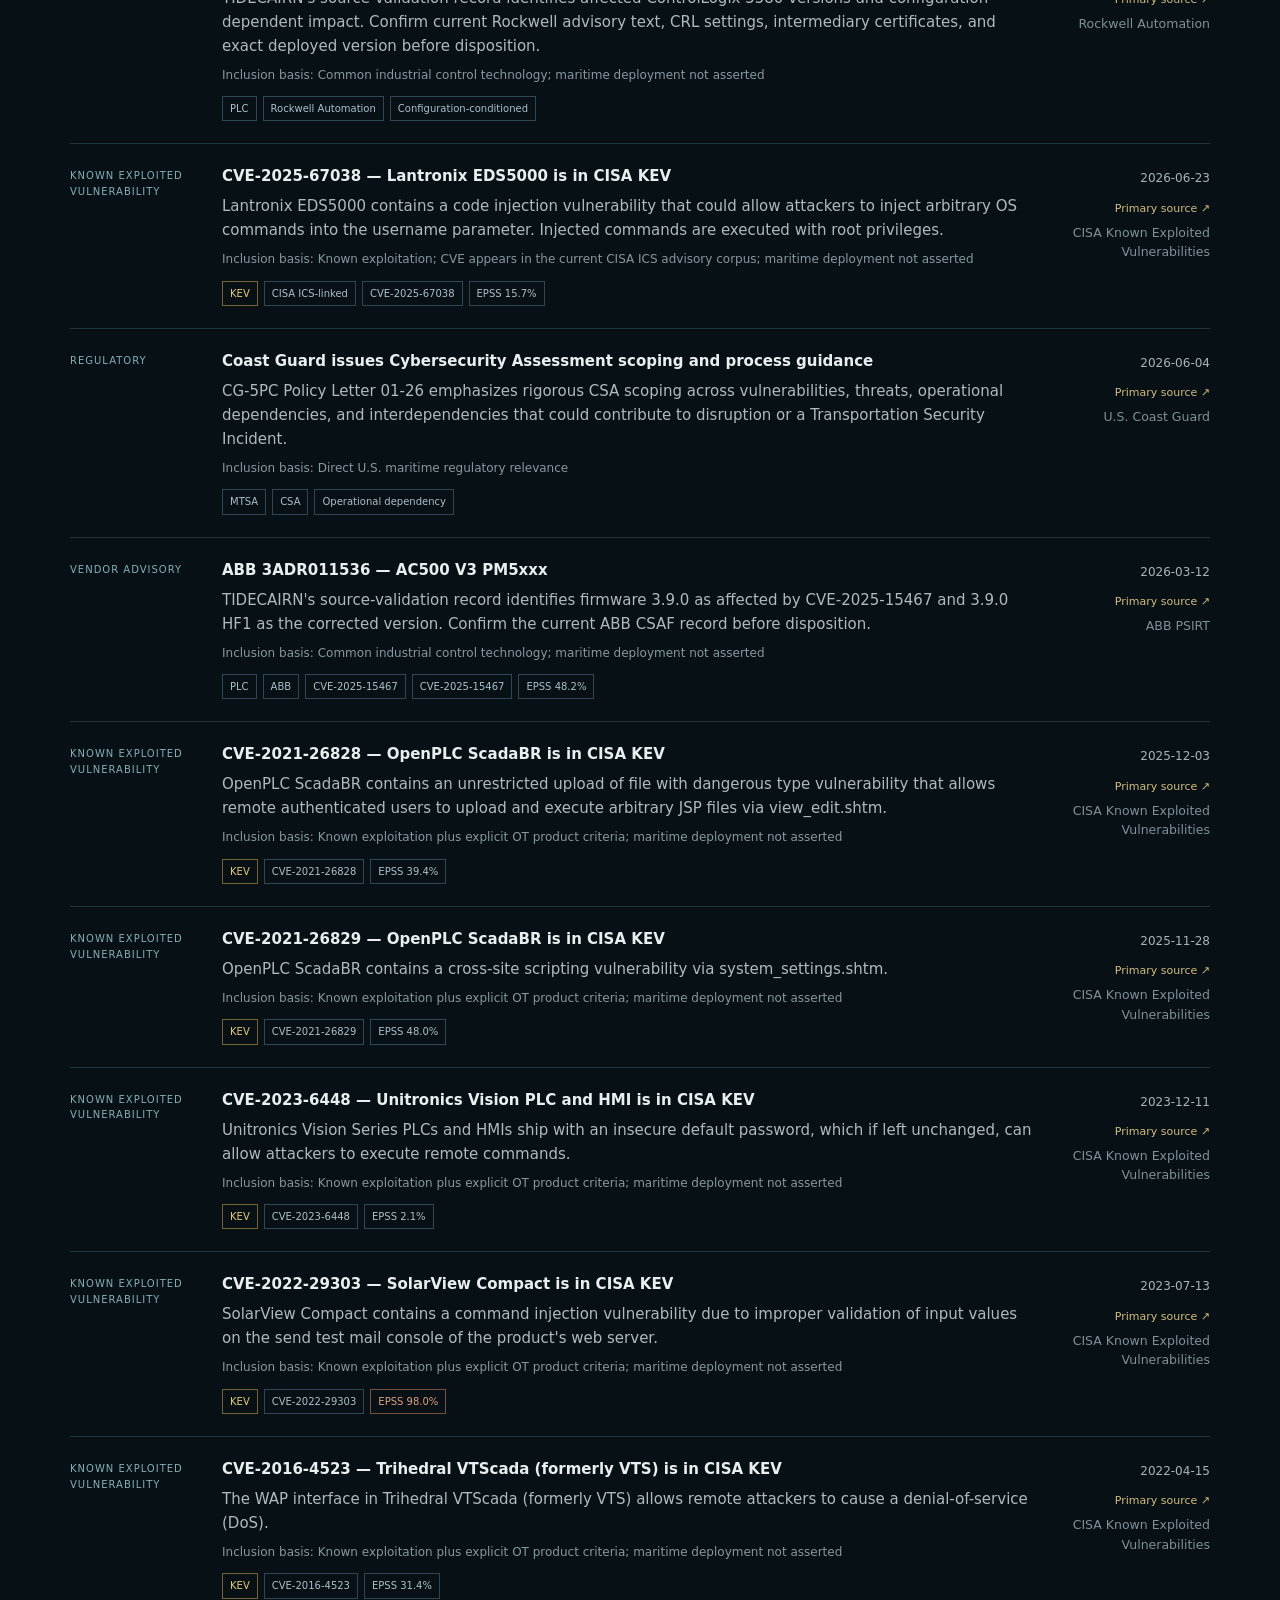
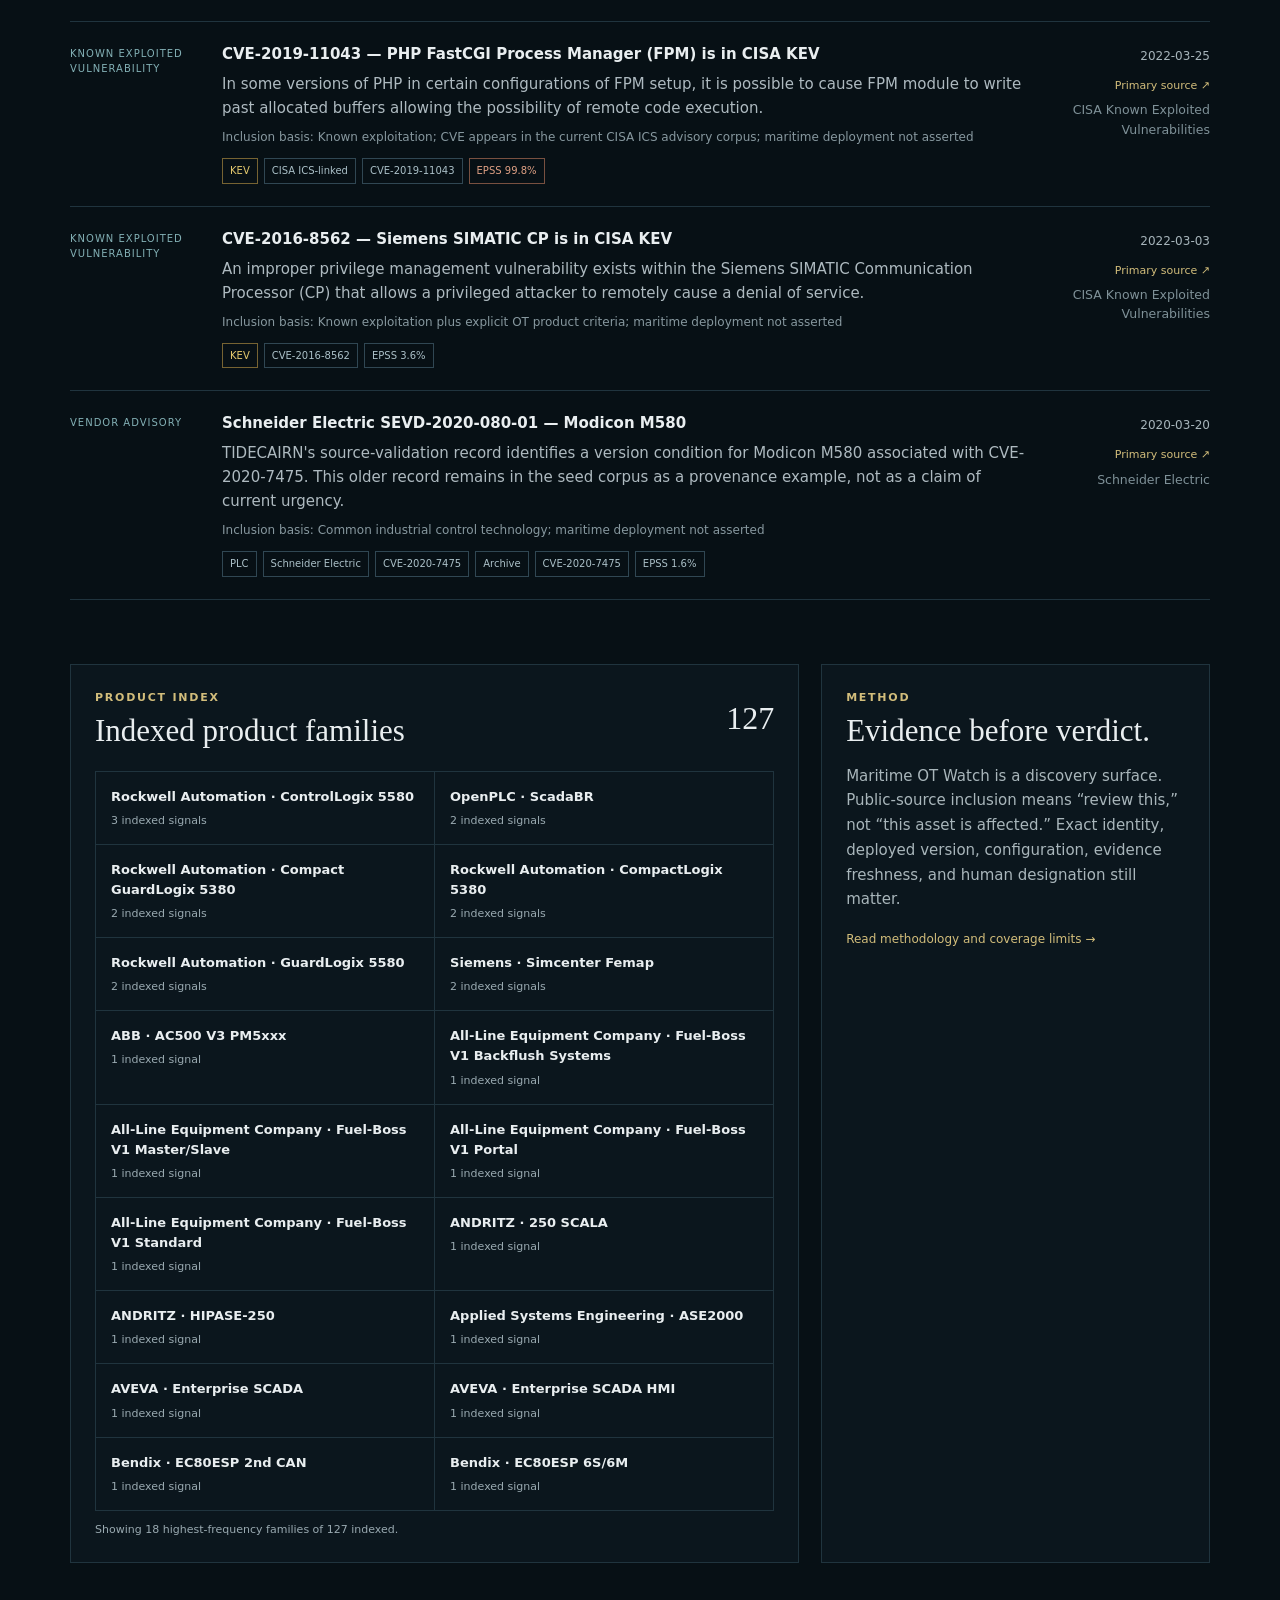
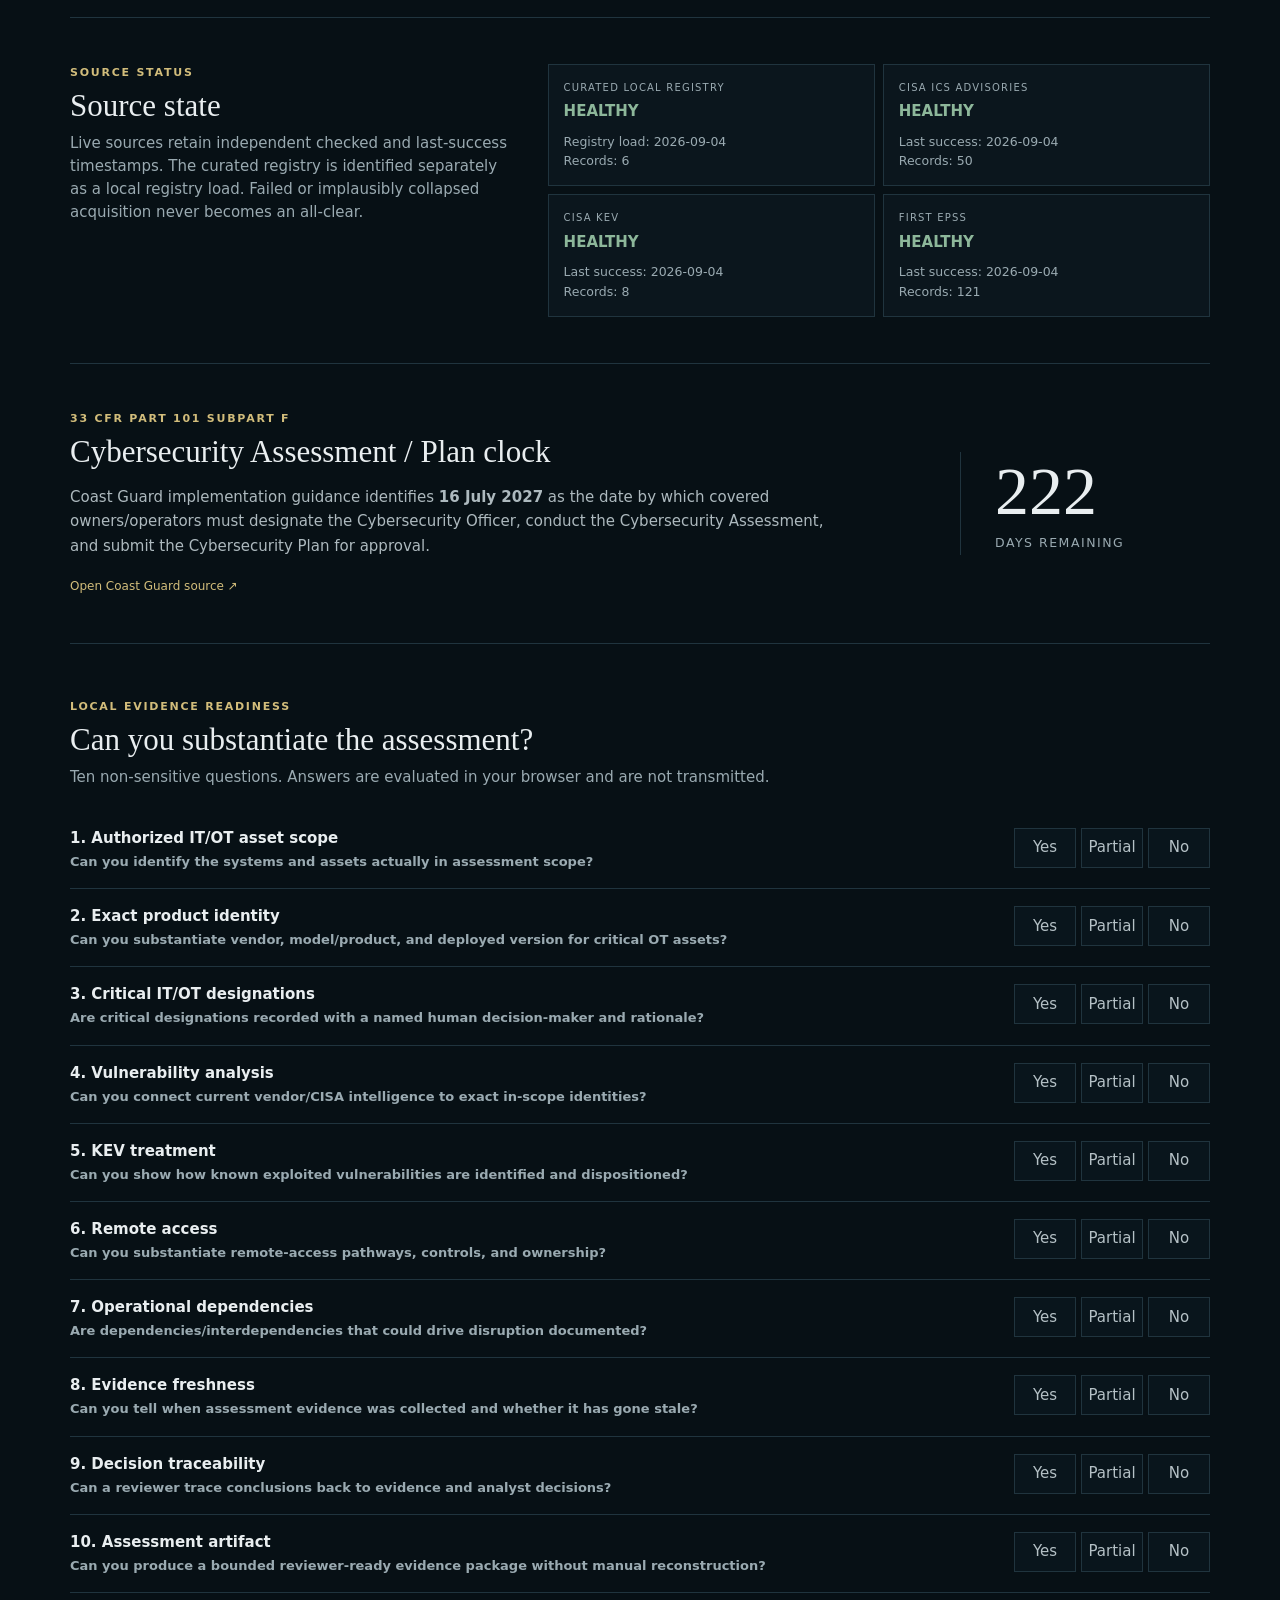
==== commit 21de3c09: "launch: repair live-origin gate findings" ====
--- a/index.html
+++ b/index.html
@@ -29,10 +29,10 @@
 <section class="watch" id="watch">
   <div class="section-head"><div><div class="eyebrow">WATCH LEDGER</div><h2>Current signals</h2><p>Newest records first. Archived seed records remain labeled and searchable.</p></div></div>
   <div class="filterbar" role="search"><label>Search <input id="search" type="search" autocomplete="off" placeholder="Vendor, product, CVE, advisory"></label><label>Signal type <select id="typeFilter"><option value="">All types</option></select></label><label>Vendor <select id="vendorFilter"><option value="">All vendors</option></select></label><button id="clearFilters" type="button">Clear</button></div>
-  <div id="signalList" class="signal-list" aria-live="polite"></div><div id="emptySignals" class="empty" hidden>No signals match the current filters.</div>
+  <div id="signalStatus" class="sr-only" aria-live="polite"></div><div id="signalList" class="signal-list"></div><div id="emptySignals" class="empty" hidden>No signals match the current filters.</div>
 </section>
 <section class="split" id="products">
-  <div class="panel"><div class="section-head compact"><div><div class="eyebrow">PRODUCT INDEX</div><h2>Indexed product families</h2></div><strong id="productCount" class="metric">—</strong></div><div id="productIndex" class="product-grid"></div></div>
+  <div class="panel"><div class="section-head compact"><div><div class="eyebrow">PRODUCT INDEX</div><h2>Indexed product families</h2></div><strong id="productCount" class="metric">—</strong></div><div id="productIndex" class="product-grid"></div><p id="productIndexNote" class="index-note"></p></div>
   <aside class="panel method-card" id="method"><div class="eyebrow">METHOD</div><h2>Evidence before verdict.</h2><p>Maritime OT Watch is a discovery surface. Public-source inclusion means “review this,” not “this asset is affected.” Exact identity, deployed version, configuration, evidence freshness, and human designation still matter.</p><a href="methodology.html">Read methodology and coverage limits →</a></aside>
 </section>
 <section id="sourceStatus" class="source-status" aria-labelledby="source-title"><div><div class="eyebrow">SOURCE STATUS</div><h2 id="source-title">Source state</h2><p>Live sources retain independent checked and last-success timestamps. The curated registry is identified separately as a local registry load. Failed or implausibly collapsed acquisition never becomes an all-clear.</p></div><div id="sourceGrid" class="source-grid"></div></section>
--- a/assets/watch.css
+++ b/assets/watch.css
@@ -1,2 +1,2 @@
-:root{--bg:#071015;--panel:#0b161d;--panel2:#0d1a21;--line:#20343e;--text:#e9eef0;--muted:#9aaab1;--sand:#d2bd7b;--sea:#83b0b5;--good:#8db79a;--warn:#d7b06e;--bad:#d48672;--w:1180px;--serif:Georgia,"Times New Roman",serif;--sans:Inter,ui-sans-serif,system-ui,-apple-system,"Segoe UI",sans-serif}*{box-sizing:border-box}html{scroll-behavior:smooth}body{margin:0;background:var(--bg);color:var(--text);font:15px/1.55 var(--sans);text-rendering:optimizeLegibility}.skip{position:absolute;left:12px;top:-80px;background:var(--sand);color:#071015;padding:10px 14px;z-index:100}.skip:focus{top:12px}.mast{min-height:72px;border-bottom:1px solid var(--line);display:flex;align-items:center;justify-content:space-between;max-width:var(--w);margin:auto;padding:0 20px}.brand{display:flex;gap:12px;align-items:center;text-decoration:none;color:var(--text)}.mark{width:23px;height:23px;border:1px solid var(--sand);transform:rotate(45deg);position:relative;flex:0 0 auto}.mark:after{content:"";position:absolute;inset:5px;border:1px solid var(--sand)}.brand strong{display:block;letter-spacing:.18em;font-size:12px}.brand small{display:block;color:var(--muted);font-size:10px;letter-spacing:.18em;margin-top:2px}.mast nav{display:flex;gap:22px}.mast nav a,.footer-links a{color:#b7c3c8;text-decoration:none;font-size:12px}.mast nav a:hover,.mast nav a:focus,.footer-links a:hover,.footer-links a:focus{color:#fff}a:focus-visible,button:focus-visible,input:focus-visible,select:focus-visible{outline:2px solid var(--sand);outline-offset:3px}main,footer{max-width:var(--w);margin:auto;padding-left:20px;padding-right:20px}.hero{padding:62px 0 38px;border-bottom:1px solid var(--line);display:grid;grid-template-columns:minmax(0,1fr) 340px;gap:56px;align-items:end}.eyebrow{color:var(--sand);font-size:11px;font-weight:700;letter-spacing:.16em}.hero h1{font:400 clamp(39px,5vw,63px)/1.02 var(--serif);max-width:790px;margin:14px 0 19px;letter-spacing:-.032em}.dek{font-size:17px;line-height:1.65;max-width:760px;color:#b1bdc2}.status-board{border:1px solid var(--line);background:var(--panel);display:grid;grid-template-columns:1fr 1fr}.status-board div{padding:16px;border-right:1px solid var(--line);border-bottom:1px solid var(--line)}.status-board div:nth-child(2n){border-right:0}.status-board div:nth-last-child(-n+2){border-bottom:0}.status-board span,.offer span,.readiness-result span,.source-card span{display:block;color:var(--muted);text-transform:uppercase;letter-spacing:.12em;font-size:10px}.status-board strong{display:block;margin-top:6px;font-size:13px}.status-good{color:var(--good)}.status-warn{color:var(--warn)}.status-bad{color:var(--bad)}.watch,.readiness{padding:54px 0}.section-head{display:flex;justify-content:space-between;align-items:end;gap:30px;margin-bottom:22px}.section-head.compact{align-items:center}.section-head h2,.regulatory h2,.commercial h2,.method-card h2,.source-status h2{font:400 31px/1.15 var(--serif);margin:7px 0 0}.section-head p,.source-status p{color:var(--muted);margin:8px 0 0;max-width:720px}.metric{font:400 32px var(--serif)}.filterbar{display:grid;grid-template-columns:minmax(260px,1fr) 190px 210px auto;gap:8px;margin-bottom:18px}.filterbar label{font-size:11px;color:var(--muted)}.filterbar input,.filterbar select{display:block;width:100%;margin-top:5px;background:#081219;border:1px solid var(--line);color:var(--text);min-height:42px;padding:9px 11px;font:14px var(--sans)}.filterbar button{align-self:end;min-height:42px;background:transparent;border:1px solid var(--line);color:var(--text);padding:9px 14px;cursor:pointer}.signal-list{border-top:1px solid var(--line)}.signal{display:grid;grid-template-columns:130px minmax(0,1fr) 150px;gap:22px;padding:22px 0;border-bottom:1px solid var(--line)}.sig-type{font-size:10px;text-transform:uppercase;letter-spacing:.1em;color:var(--sea);padding-top:2px}.sig-main h3{font-size:15px;line-height:1.4;margin:0 0 7px}.sig-main p{color:#aebac0;line-height:1.6;margin:0}.sig-relevance{font-size:12px!important;color:#87989f!important;margin-top:8px!important}.badges{display:flex;flex-wrap:wrap;gap:6px;margin-top:11px}.badge{border:1px solid #304753;padding:4px 7px;color:#abc0c8;font-size:10px}.badge.hot{border-color:#785040;color:#dfa084}.badge.kev{border-color:#766332;color:#e4c96e}.sig-side{text-align:right}.sig-side time{font-size:12px;color:#a6b4ba}.sig-side a{display:block;margin-top:10px;color:var(--sand);text-decoration:none;font-size:11px}.sig-side small{display:block;color:#7f9198;margin-top:6px}.split{display:grid;grid-template-columns:1.5fr .8fr;gap:22px;padding:10px 0 54px}.panel{border:1px solid var(--line);background:var(--panel);padding:24px}.product-grid{display:grid;grid-template-columns:repeat(2,1fr);gap:1px;background:var(--line);border:1px solid var(--line)}.product{background:var(--panel);padding:15px}.product strong{display:block;font-size:13px}.product span{display:block;color:var(--muted);font-size:11px;margin-top:5px}.method-card p{color:#a9b6bb;line-height:1.65}.method-card a,.regulatory a{color:var(--sand);text-decoration:none;font-size:12px}.source-status{border-top:1px solid var(--line);padding:46px 0;display:grid;grid-template-columns:1fr 1.5fr;gap:36px;align-items:start}.source-grid{display:grid;grid-template-columns:1fr 1fr;gap:8px}.source-card{border:1px solid var(--line);background:var(--panel);padding:15px}.source-card strong{display:block;margin:5px 0 8px}.source-card small{color:var(--muted);display:block}.regulatory{border-top:1px solid var(--line);border-bottom:1px solid var(--line);padding:46px 0;display:grid;grid-template-columns:1fr 250px;gap:30px;align-items:center}.regulatory p{max-width:760px;color:#adb9be;line-height:1.65}.countdown{border-left:1px solid var(--line);padding-left:34px}.countdown span{font:400 68px var(--serif);display:block}.countdown small{color:var(--muted);text-transform:uppercase;letter-spacing:.12em}.question{border:0;border-bottom:1px solid var(--line);padding:17px 0;margin:0;display:grid;grid-template-columns:1fr auto;gap:20px}.question legend{float:left;padding:0;font-weight:650;line-height:1.4}.question .prompt{display:block;clear:left;color:var(--muted);font-size:13px;margin-top:4px}.choices{display:flex;gap:5px}.choice-label{position:relative}.choice-label input{position:absolute;opacity:0;pointer-events:none}.choice-label span{display:flex;align-items:center;justify-content:center;min-width:62px;min-height:40px;background:#09151c;border:1px solid var(--line);color:#b5c1c6;cursor:pointer}.choice-label input:checked+span{border-color:var(--sand);color:var(--sand);background:#111912}.choice-label input:focus-visible+span{outline:2px solid var(--sand);outline-offset:2px}.readiness-result{margin-top:26px;padding:22px;border:1px solid var(--line);background:var(--panel);display:grid;grid-template-columns:180px 1fr auto;gap:20px;align-items:start}.readiness-result strong{font:400 36px var(--serif)}.readiness-result p{margin:0 0 8px;color:#aab7bc}.readiness-result button{background:transparent;border:1px solid var(--line);color:var(--text);padding:10px 13px;cursor:pointer}.commercial{margin:22px 0 64px;padding:34px;border:1px solid #45412d;background:linear-gradient(115deg,#0f1a1f,#111814);display:grid;grid-template-columns:1fr 320px;gap:40px}.commercial p{color:#adb9be;line-height:1.65}.offer{border-left:1px solid #4a442e;padding-left:28px}.offer strong{display:block;font:400 24px var(--serif);margin:9px 0}.offer small{display:block;color:#a5a494;line-height:1.5}.offer a{display:inline-block;margin-top:18px;background:var(--sand);color:#071015;padding:11px 14px;text-decoration:none;font-size:11px;font-weight:700;letter-spacing:.05em;text-transform:uppercase}.offer a[aria-disabled="true"]{background:#394044;color:#aeb8bc;cursor:not-allowed}footer{border-top:1px solid var(--line);padding-top:25px;padding-bottom:42px;color:#7f8f96;font-size:11px;display:grid;grid-template-columns:1fr auto;gap:10px 30px}footer strong{letter-spacing:.13em;color:#aab8be}footer span{margin-left:8px}.footer-links{display:flex;gap:18px}footer p{grid-column:1/-1;margin:0}.empty{padding:32px;color:var(--muted);text-align:center}.fatal{border:1px solid #693e35;padding:18px;color:#e0a18e;background:#1b1110}@media(max-width:900px){.hero{grid-template-columns:1fr}.status-board{max-width:520px}.filterbar{grid-template-columns:1fr 1fr}.filterbar label:first-child{grid-column:1/-1}.filterbar button{align-self:end}.signal{grid-template-columns:110px 1fr}.sig-side{grid-column:2;text-align:left}.split,.source-status,.regulatory,.commercial{grid-template-columns:1fr}.countdown,.offer{border-left:0;border-top:1px solid var(--line);padding:20px 0 0}.source-grid{grid-template-columns:1fr 1fr}}@media(max-width:620px){.mast{align-items:flex-start;flex-direction:column;padding-top:14px;padding-bottom:12px;gap:11px}.mast nav{width:100%;overflow:auto;gap:18px;padding-bottom:2px}.mast nav a{white-space:nowrap}.hero{padding-top:45px;gap:30px}.hero h1{font-size:42px}.status-board{grid-template-columns:1fr 1fr}.filterbar{grid-template-columns:1fr}.filterbar label:first-child{grid-column:auto}.signal{grid-template-columns:1fr}.sig-side{grid-column:auto}.product-grid,.source-grid{grid-template-columns:1fr}.question{grid-template-columns:1fr}.choices{width:100%}.choice-label{flex:1}.choice-label span{min-width:0}.readiness-result{grid-template-columns:1fr}.commercial{padding:25px}footer{grid-template-columns:1fr}.footer-links{grid-column:1}.footer-links+ p{grid-column:1}}
+:root{--bg:#071015;--panel:#0b161d;--panel2:#0d1a21;--line:#20343e;--text:#e9eef0;--muted:#9aaab1;--sand:#d2bd7b;--sea:#83b0b5;--good:#8db79a;--warn:#d7b06e;--bad:#d48672;--w:1180px;--serif:Georgia,"Times New Roman",serif;--sans:Inter,ui-sans-serif,system-ui,-apple-system,"Segoe UI",sans-serif}*{box-sizing:border-box}html{scroll-behavior:smooth}body{margin:0;background:var(--bg);color:var(--text);font:15px/1.55 var(--sans);text-rendering:optimizeLegibility}.skip{position:absolute;left:12px;top:-80px;background:var(--sand);color:#071015;padding:10px 14px;z-index:100}.skip:focus{top:12px}.mast{min-height:72px;border-bottom:1px solid var(--line);display:flex;align-items:center;justify-content:space-between;max-width:var(--w);margin:auto;padding:0 20px}.brand{display:flex;gap:12px;align-items:center;text-decoration:none;color:var(--text)}.mark{width:23px;height:23px;border:1px solid var(--sand);transform:rotate(45deg);position:relative;flex:0 0 auto}.mark:after{content:"";position:absolute;inset:5px;border:1px solid var(--sand)}.brand strong{display:block;letter-spacing:.18em;font-size:12px}.brand small{display:block;color:var(--muted);font-size:10px;letter-spacing:.18em;margin-top:2px}.mast nav{display:flex;gap:22px}.mast nav a,.footer-links a{color:#b7c3c8;text-decoration:none;font-size:12px}.mast nav a:hover,.mast nav a:focus,.footer-links a:hover,.footer-links a:focus{color:#fff}a:focus-visible,button:focus-visible,input:focus-visible,select:focus-visible{outline:2px solid var(--sand);outline-offset:3px}main,footer{max-width:var(--w);margin:auto;padding-left:20px;padding-right:20px}.hero{padding:62px 0 38px;border-bottom:1px solid var(--line);display:grid;grid-template-columns:minmax(0,1fr) 340px;gap:56px;align-items:end}.eyebrow{color:var(--sand);font-size:11px;font-weight:700;letter-spacing:.16em}.hero h1{font:400 clamp(39px,5vw,63px)/1.02 var(--serif);max-width:790px;margin:14px 0 19px;letter-spacing:-.032em}.dek{font-size:17px;line-height:1.65;max-width:760px;color:#b1bdc2}.status-board{border:1px solid var(--line);background:var(--panel);display:grid;grid-template-columns:1fr 1fr}.status-board div{padding:16px;border-right:1px solid var(--line);border-bottom:1px solid var(--line)}.status-board div:nth-child(2n){border-right:0}.status-board div:nth-last-child(-n+2){border-bottom:0}.status-board span,.offer span,.readiness-result span,.source-card span{display:block;color:var(--muted);text-transform:uppercase;letter-spacing:.12em;font-size:10px}.status-board strong{display:block;margin-top:6px;font-size:13px}.status-good{color:var(--good)}.status-warn{color:var(--warn)}.status-bad{color:var(--bad)}.watch,.readiness{padding:54px 0}.section-head{display:flex;justify-content:space-between;align-items:end;gap:30px;margin-bottom:22px}.section-head.compact{align-items:center}.section-head h2,.regulatory h2,.commercial h2,.method-card h2,.source-status h2{font:400 31px/1.15 var(--serif);margin:7px 0 0}.section-head p,.source-status p{color:var(--muted);margin:8px 0 0;max-width:720px}.metric{font:400 32px var(--serif)}.filterbar{display:grid;grid-template-columns:minmax(260px,1fr) 190px 210px auto;gap:8px;margin-bottom:18px}.filterbar label{font-size:11px;color:var(--muted)}.filterbar input,.filterbar select{display:block;width:100%;margin-top:5px;background:#081219;border:1px solid var(--line);color:var(--text);min-height:42px;padding:9px 11px;font:14px var(--sans)}.filterbar button{align-self:end;min-height:42px;background:transparent;border:1px solid var(--line);color:var(--text);padding:9px 14px;cursor:pointer}.signal-list{border-top:1px solid var(--line)}.signal{display:grid;grid-template-columns:130px minmax(0,1fr) 150px;gap:22px;padding:22px 0;border-bottom:1px solid var(--line)}.sig-type{font-size:10px;text-transform:uppercase;letter-spacing:.1em;color:var(--sea);padding-top:2px}.sig-main h3{font-size:15px;line-height:1.4;margin:0 0 7px}.sig-main p{color:#aebac0;line-height:1.6;margin:0}.sig-relevance{font-size:12px!important;color:#87989f!important;margin-top:8px!important}.badges{display:flex;flex-wrap:wrap;gap:6px;margin-top:11px}.badge{border:1px solid #304753;padding:4px 7px;color:#abc0c8;font-size:10px}.badge.hot{border-color:#785040;color:#dfa084}.badge.kev{border-color:#766332;color:#e4c96e}.sig-side{text-align:right}.sig-side time{font-size:12px;color:#a6b4ba}.sig-side a{display:block;margin-top:10px;color:var(--sand);text-decoration:none;font-size:11px}.sig-side small{display:block;color:#7f9198;margin-top:6px}.split{display:grid;grid-template-columns:1.5fr .8fr;gap:22px;padding:10px 0 54px}.panel{border:1px solid var(--line);background:var(--panel);padding:24px}.product-grid{display:grid;grid-template-columns:repeat(2,1fr);gap:1px;background:var(--line);border:1px solid var(--line)}.product{background:var(--panel);padding:15px}.product strong{display:block;font-size:13px}.product span{display:block;color:var(--muted);font-size:11px;margin-top:5px}.method-card p{color:#a9b6bb;line-height:1.65}.method-card a,.regulatory a{color:var(--sand);text-decoration:none;font-size:12px}.source-status{border-top:1px solid var(--line);padding:46px 0;display:grid;grid-template-columns:1fr 1.5fr;gap:36px;align-items:start}.source-grid{display:grid;grid-template-columns:1fr 1fr;gap:8px}.source-card{border:1px solid var(--line);background:var(--panel);padding:15px}.source-card strong{display:block;margin:5px 0 8px}.source-card small{color:var(--muted);display:block}.regulatory{border-top:1px solid var(--line);border-bottom:1px solid var(--line);padding:46px 0;display:grid;grid-template-columns:1fr 250px;gap:30px;align-items:center}.regulatory p{max-width:760px;color:#adb9be;line-height:1.65}.countdown{border-left:1px solid var(--line);padding-left:34px}.countdown span{font:400 68px var(--serif);display:block}.countdown small{color:var(--muted);text-transform:uppercase;letter-spacing:.12em}.question{border:0;border-bottom:1px solid var(--line);padding:17px 0;margin:0;display:grid;grid-template-columns:1fr auto;gap:20px}.question legend{float:left;padding:0;font-weight:650;line-height:1.4}.question .prompt{display:block;clear:left;color:var(--muted);font-size:13px;margin-top:4px}.choices{display:flex;gap:5px}.choice-label{position:relative}.choice-label input{position:absolute;opacity:0;pointer-events:none}.choice-label span{display:flex;align-items:center;justify-content:center;min-width:62px;min-height:40px;background:#09151c;border:1px solid var(--line);color:#b5c1c6;cursor:pointer}.choice-label input:checked+span{border-color:var(--sand);color:var(--sand);background:#111912}.choice-label input:focus-visible+span{outline:2px solid var(--sand);outline-offset:2px}.readiness-result{margin-top:26px;padding:22px;border:1px solid var(--line);background:var(--panel);display:grid;grid-template-columns:180px 1fr auto;gap:20px;align-items:start}.readiness-result strong{font:400 36px var(--serif)}.readiness-result p{margin:0 0 8px;color:#aab7bc}.readiness-result button{background:transparent;border:1px solid var(--line);color:var(--text);padding:10px 13px;cursor:pointer}.commercial{margin:22px 0 64px;padding:34px;border:1px solid #45412d;background:linear-gradient(115deg,#0f1a1f,#111814);display:grid;grid-template-columns:1fr 320px;gap:40px}.commercial p{color:#adb9be;line-height:1.65}.offer{border-left:1px solid #4a442e;padding-left:28px}.offer strong{display:block;font:400 24px var(--serif);margin:9px 0}.offer small{display:block;color:#a5a494;line-height:1.5}.offer a{display:inline-block;margin-top:18px;background:var(--sand);color:#071015;padding:11px 14px;text-decoration:none;font-size:11px;font-weight:700;letter-spacing:.05em;text-transform:uppercase}.offer a[aria-disabled="true"]{background:#394044;color:#aeb8bc;cursor:not-allowed}footer{border-top:1px solid var(--line);padding-top:25px;padding-bottom:42px;color:#7f8f96;font-size:11px;display:grid;grid-template-columns:1fr auto;gap:10px 30px}footer strong{letter-spacing:.13em;color:#aab8be}footer span{margin-left:8px}.footer-links{display:flex;gap:18px}footer p{grid-column:1/-1;margin:0}.empty{padding:32px;color:var(--muted);text-align:center}.fatal{border:1px solid #693e35;padding:18px;color:#e0a18e;background:#1b1110}.readiness-result[hidden]{display:none}.sr-only{position:absolute!important;width:1px!important;height:1px!important;padding:0!important;margin:-1px!important;overflow:hidden!important;clip:rect(0,0,0,0)!important;white-space:nowrap!important;border:0!important}.index-note{margin:10px 0 0;color:var(--muted);font-size:11px}.return-link{color:var(--sand);text-decoration:none}@media(max-width:900px){.hero{grid-template-columns:1fr}.status-board{max-width:520px}.filterbar{grid-template-columns:1fr 1fr}.filterbar label:first-child{grid-column:1/-1}.filterbar button{align-self:end}.signal{grid-template-columns:110px 1fr}.sig-side{grid-column:2;text-align:left}.split,.source-status,.regulatory,.commercial{grid-template-columns:1fr}.countdown,.offer{border-left:0;border-top:1px solid var(--line);padding:20px 0 0}.source-grid{grid-template-columns:1fr 1fr}}@media(max-width:620px){.mast{align-items:flex-start;flex-direction:column;padding-top:14px;padding-bottom:12px;gap:11px}.mast nav{width:100%;overflow:auto;gap:18px;padding-bottom:2px}.mast nav a{white-space:nowrap}.hero{padding-top:45px;gap:30px}.hero h1{font-size:42px}.status-board{grid-template-columns:1fr 1fr}.filterbar{grid-template-columns:1fr}.filterbar label:first-child{grid-column:auto}.signal{grid-template-columns:1fr}.sig-side{grid-column:auto}.product-grid,.source-grid{grid-template-columns:1fr}.question{grid-template-columns:1fr}.choices{width:100%}.choice-label{flex:1}.choice-label span{min-width:0}.readiness-result{grid-template-columns:1fr}.commercial{padding:25px}footer{grid-template-columns:1fr}.footer-links{grid-column:1}.footer-links+ p{grid-column:1}}
 @media(prefers-reduced-motion:reduce){html{scroll-behavior:auto}}
